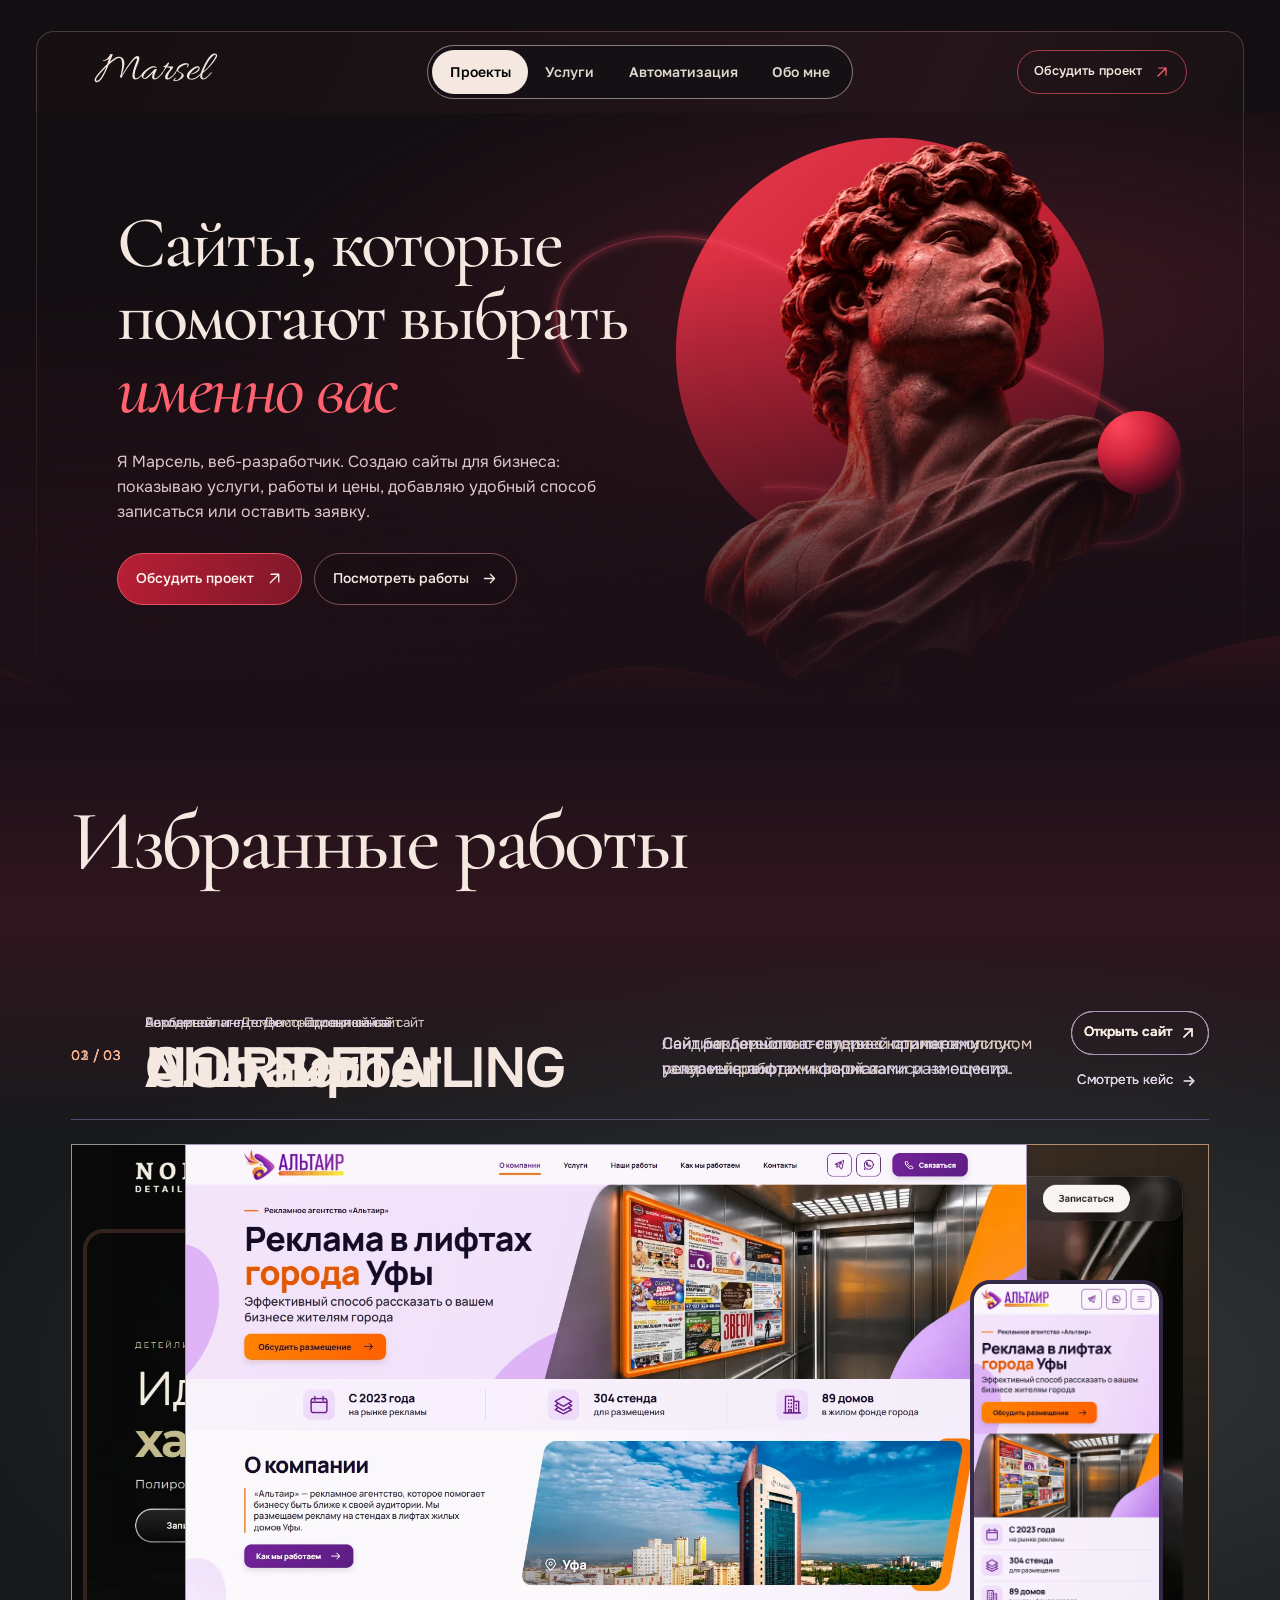
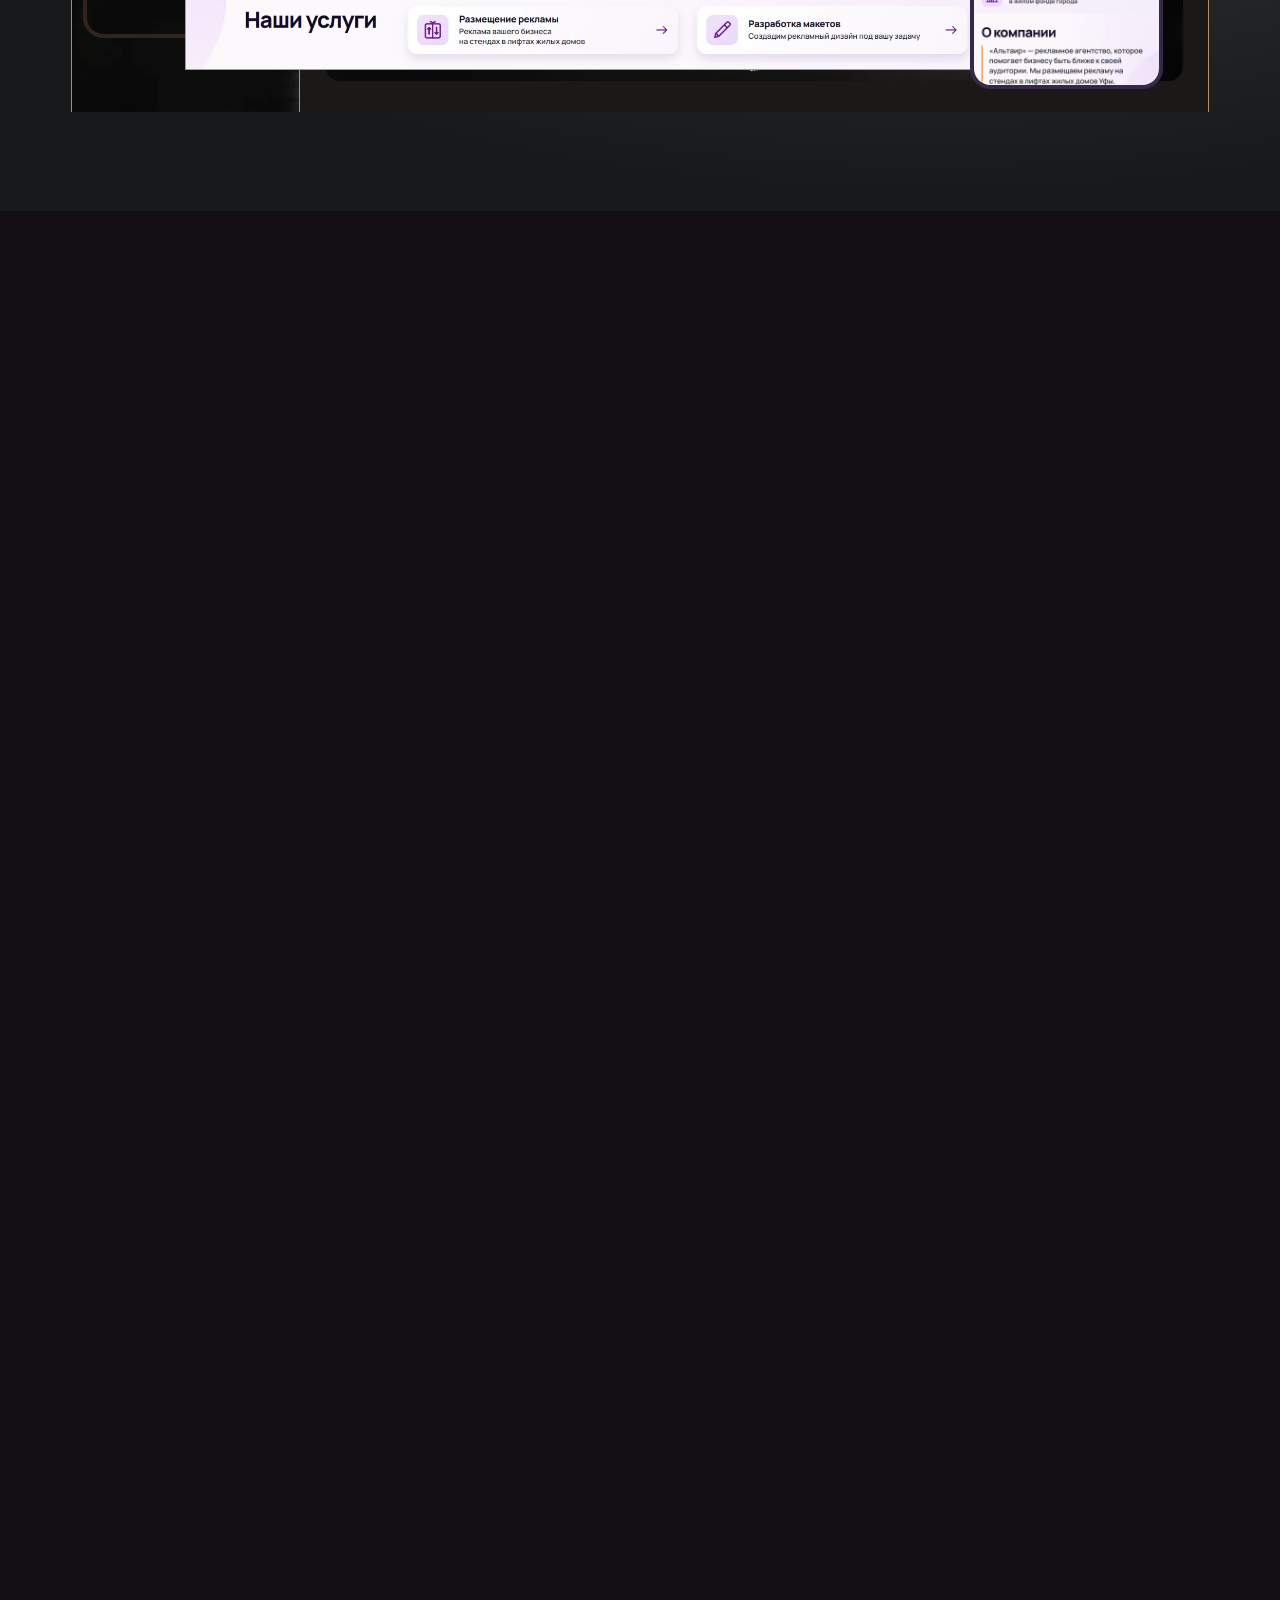
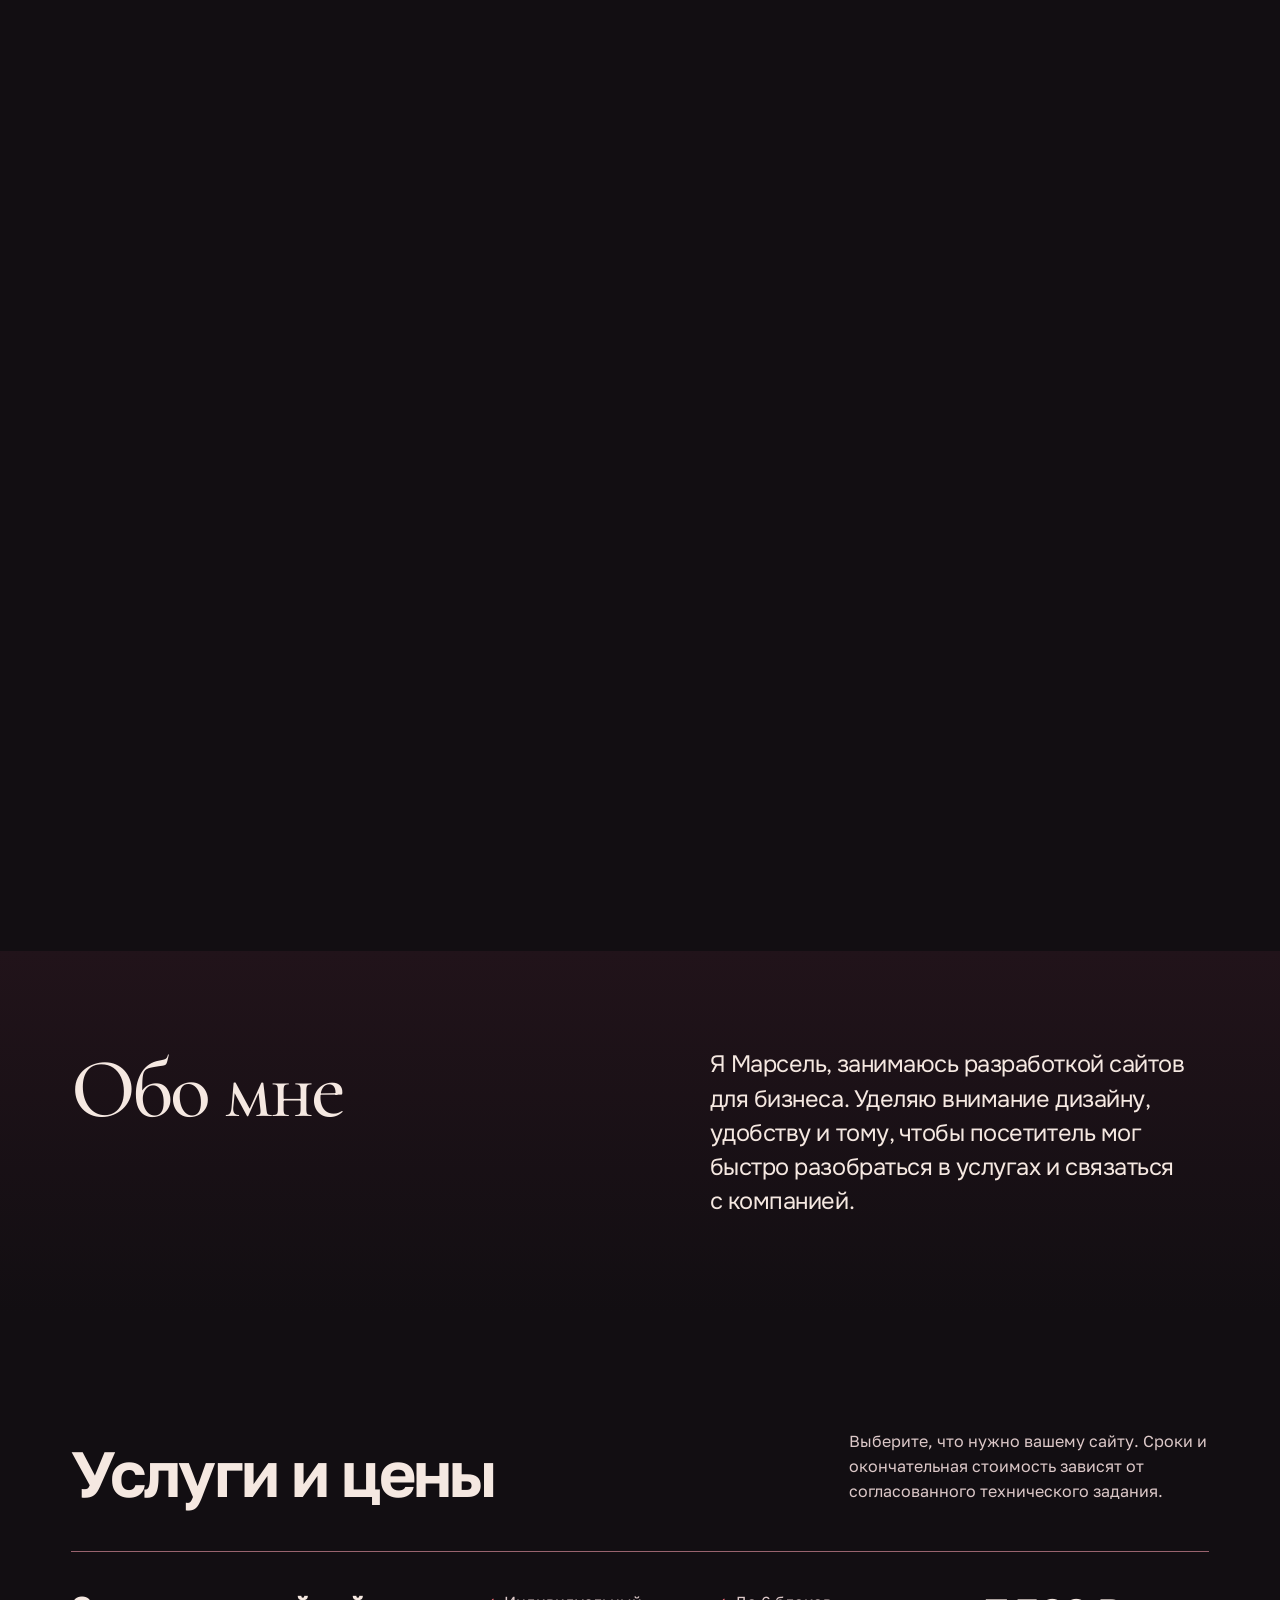
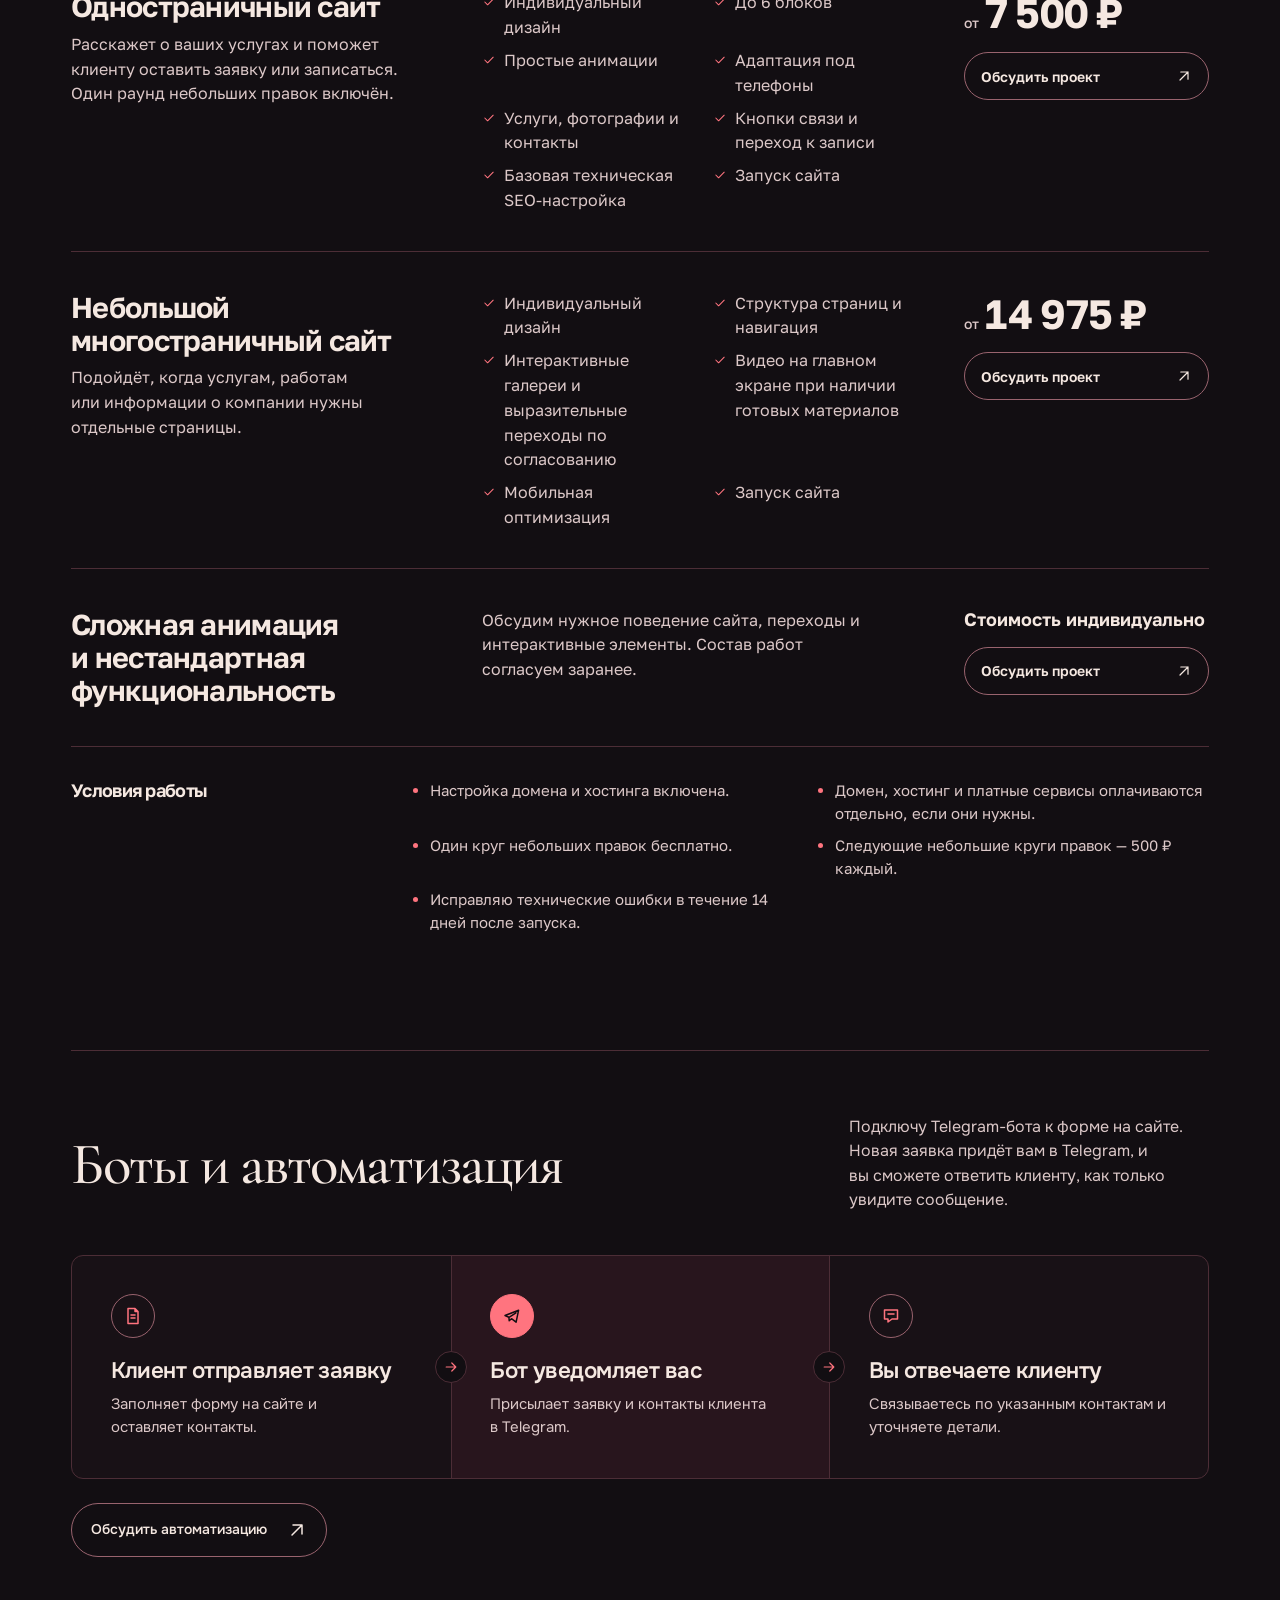
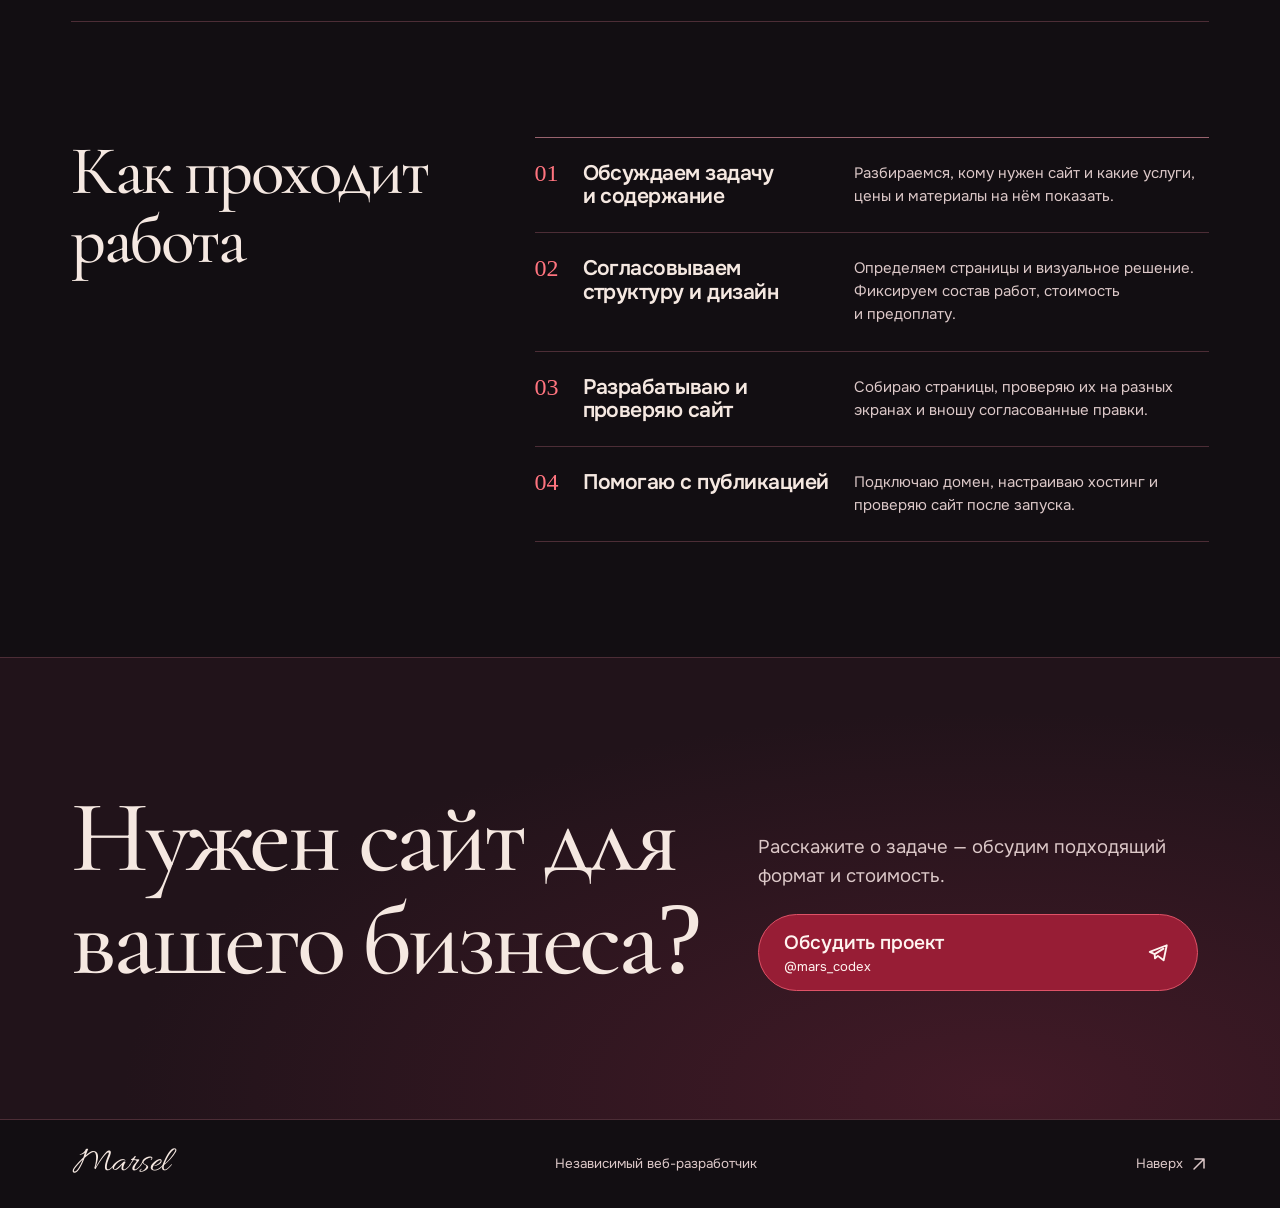
==== index.html @ 06cad4e3 "Publish Marsel site" ====
<!doctype html>
<html lang="ru" data-type="service">
<head>
  <meta charset="utf-8">
  <meta name="viewport" content="width=device-width, initial-scale=1">
  <title>Marsel — разработка сайтов для бизнеса</title>
  <meta name="description" content="Марсель, независимый веб-разработчик. Создаю сайты для бизнеса. Примеры работ, условия и стоимость разработки от 7 500 ₽.">
  <meta name="theme-color" content="#120e12">
  <meta name="page-type" content="service">
  <meta name="site-kind" content="other">
  <meta property="og:type" content="website">
  <meta property="og:locale" content="ru_RU">
  <meta property="og:site_name" content="Marsel">
  <meta property="og:title" content="Marsel — разработка сайтов для бизнеса">
  <meta property="og:description" content="Марсель, независимый веб-разработчик. Создаю сайты для бизнеса. Примеры работ, условия и стоимость разработки от 7 500 ₽.">
  <meta property="og:image" content="https://kitvkissssa-ops.github.io/marsel-site/share.jpg">
  <meta property="og:image:width" content="1200">
  <meta property="og:image:height" content="630">
  <meta property="og:image:alt" content="Marsel">
  <link rel="canonical" href="https://kitvkissssa-ops.github.io/marsel-site/"><meta property="og:url" content="https://kitvkissssa-ops.github.io/marsel-site/">
  <link rel="icon" type="image/svg+xml" href="./favicon.svg">
  <link rel="preload" href="./fonts/allura-marsel.woff2" as="font" type="font/woff2" crossorigin>
  <link rel="preload" href="./fonts/onest-cyrillic.woff2" as="font" type="font/woff2" crossorigin>
  <link rel="stylesheet" href="./styles.css">
  <link rel="stylesheet" href="./cinematic.css">
  <link rel="preload" href="./fonts/cormorant-cyrillic.woff2" as="font" type="font/woff2" crossorigin>
  <script>try{if(!location.hash&&matchMedia('(prefers-reduced-motion: no-preference)').matches&&performance.getEntriesByType('navigation')[0]?.type==='navigate'&&!sessionStorage.getItem('marsel-intro-no5')){sessionStorage.setItem('marsel-intro-no5','1');document.documentElement.classList.add('play-intro')}}catch{}</script>
  <script type="module" src="./interaction.mjs"></script>
</head>
<body class="cinematic-home">
  <div class="brand-intro" aria-hidden="true"><span class="intro-card signature" translate="no">Marsel</span></div>
  <a class="skip" href="#main">К содержанию</a>
  <header class="site-header cinematic-header" id="top"><div class="wrap header-inner">
    <a class="brand" href="#top" translate="no">Marsel</a>
    <nav class="site-nav" id="site-nav" aria-label="Разделы сайта">
      <a href="#work" aria-current="location">Проекты</a><a href="#services">Услуги</a><a href="#automation">Автоматизация</a><a href="#about">Обо мне</a>
    </nav>
    <div class="header-actions"><a class="header-contact" href="https://t.me/mars_codex" target="_blank" rel="noopener noreferrer">Обсудить проект <svg viewBox="0 0 20 20" width="20" height="20" fill="none" stroke="currentColor" stroke-width="1.5" stroke-linecap="round" stroke-linejoin="round" aria-hidden="true"><path d="M5 15 15 5M6 5h9v9"/></svg></a></div>
  </div></header>
  <main id="main" tabindex="-1"><div class="cinematic-sequence"><section class="hero cinematic-hero" aria-labelledby="hero-title">
    <div class="wrap cinematic-layout">
      <div class="cinematic-copy">
        <h1 id="hero-title"><span class="cinematic-line" style="--line:0">Сайты, которые</span> <span class="cinematic-line" style="--line:1">помогают выбрать</span> <span class="cinematic-line" style="--line:2">именно вас</span></h1>
        <p class="cinematic-description">Я Марсель, веб-разработчик. Создаю сайты для бизнеса: показываю услуги, работы и цены, добавляю удобный способ записаться или оставить заявку.</p>
        <div class="cinematic-actions"><a class="button button--solid" href="https://t.me/mars_codex" target="_blank" rel="noopener noreferrer">Обсудить проект <svg viewBox="0 0 20 20" width="20" height="20" fill="none" stroke="currentColor" stroke-width="1.5" stroke-linecap="round" stroke-linejoin="round" aria-hidden="true"><path d="M5 15 15 5M6 5h9v9"/></svg></a><a class="button button--outline" href="#work">Посмотреть работы <svg viewBox="0 0 20 20" width="20" height="20" fill="none" stroke="currentColor" stroke-width="1.5" stroke-linecap="round" stroke-linejoin="round" aria-hidden="true"><path d="M4 10h12m-5-5 5 5-5 5"/></svg></a></div>
      </div>
      <div class="cinematic-stage" aria-hidden="true">
        <img class="scene-disc" src="./media/no5/04b_large_red_disc.svg" width="500" height="500" alt="">
        <img class="scene-orbit" src="./media/no5/06b_glowing_orbit.svg" width="830" height="500" alt="">
        <div class="scene-bust"><img src="./media/no5/statue.webp" srcset="./media/no5/statue-small.webp 660w, ./media/no5/statue-medium.webp 1024w, ./media/no5/statue.webp 1178w" sizes="(max-width: 720px) 87vw, 42vw" width="1178" height="1335" alt="" fetchpriority="high"></div>
        <img class="scene-sphere" src="./media/no5/04_red_sphere.svg" width="440" height="440" alt="">
      </div>
    </div>
    <img class="cinematic-wave" src="./media/no5/05_bottom_red_wave.svg" width="1600" height="420" alt="">
  </section></div><section class="work" id="work" aria-labelledby="work-title"><div class="work-heading"><h2 class="wrap editorial-title" id="work-title">Избранные работы</h2></div><div class="project-showcase"><div class="project-showcase-stage"><article class="work-card work-card--wide" id="noir-detailing" aria-labelledby="name-noir-detailing">
    <div class="wrap work-frame">
      <div class="work-info">
        <span class="work-position">01 / 03</span>
        <div class="work-title"><p>Автодетейлинг <span>·</span> Демонстрационный сайт</p><h3 id="name-noir-detailing">NOIR DETAILING</h3></div>
        <p class="work-summary">Лендинг детейлинг-студии с каталогом услуг, галереей работ и кнопкой записи на осмотр.</p>
        <div class="work-actions">
          <a class="button button--outline" href="https://noir-detailing-five.vercel.app/" target="_blank" rel="noopener noreferrer">Открыть сайт <svg viewBox="0 0 20 20" width="20" height="20" fill="none" stroke="currentColor" stroke-width="1.5" stroke-linecap="round" stroke-linejoin="round" aria-hidden="true"><path d="M5 15 15 5M6 5h9v9"/></svg></a>
          <a class="work-case" href="./projects/noir-detailing/">Смотреть кейс <svg viewBox="0 0 20 20" width="20" height="20" fill="none" stroke="currentColor" stroke-width="1.5" stroke-linecap="round" stroke-linejoin="round" aria-hidden="true"><path d="M4 10h12m-5-5 5 5-5 5"/></svg></a>
        </div>
      </div>
      <a class="work-window" href="./projects/noir-detailing/" tabindex="-1" aria-label="Смотреть кейс NOIR DETAILING"><div class="work-media work-media--wide">
    <div class="work-display"><div class="work-screen" data-project-screen="noir-detailing"><img src="./media/noir-desktop.webp" srcset="./media/noir-desktop-small.webp 720w, ./media/noir-desktop.webp 1440w" sizes="(max-width: 620px) 80vw, (max-width: 960px) 68vw, 1040px" width="1440" height="900" alt="" loading="lazy" decoding="async"></div></div>
    <div class="work-phone"><img src="./media/noir-mobile.webp" width="780" height="1688" alt="" loading="lazy" decoding="async"></div>
  </div></a>
    </div>
  </article><article class="work-card work-card--offset" id="club-barber" aria-labelledby="name-club-barber">
    <div class="wrap work-frame">
      <div class="work-info">
        <span class="work-position">02 / 03</span>
        <div class="work-title"><p>Барбершоп <span>·</span> Демонстрационный сайт</p><h3 id="name-club-barber">Club Barber</h3></div>
        <p class="work-summary">Сайт барбершопа с галереей стрижек, списком услуг и переходом к записи.</p>
        <div class="work-actions">
          <a class="button button--outline" href="https://barbershop-new-kappa.vercel.app/" target="_blank" rel="noopener noreferrer">Открыть сайт <svg viewBox="0 0 20 20" width="20" height="20" fill="none" stroke="currentColor" stroke-width="1.5" stroke-linecap="round" stroke-linejoin="round" aria-hidden="true"><path d="M5 15 15 5M6 5h9v9"/></svg></a>
          <a class="work-case" href="./projects/club-barber/">Смотреть кейс <svg viewBox="0 0 20 20" width="20" height="20" fill="none" stroke="currentColor" stroke-width="1.5" stroke-linecap="round" stroke-linejoin="round" aria-hidden="true"><path d="M4 10h12m-5-5 5 5-5 5"/></svg></a>
        </div>
      </div>
      <a class="work-window" href="./projects/club-barber/" tabindex="-1" aria-label="Смотреть кейс Club Barber"><div class="work-media work-media--offset">
    <div class="work-display"><div class="work-screen" data-project-screen="club-barber"><img src="./media/barber-desktop.webp" srcset="./media/barber-desktop-small.webp 720w, ./media/barber-desktop.webp 1440w" sizes="(max-width: 620px) 80vw, (max-width: 960px) 68vw, 1040px" width="1440" height="900" alt="" loading="lazy" decoding="async"></div></div>
    <div class="work-phone"><img src="./media/barber-mobile.webp" width="780" height="1688" alt="" loading="lazy" decoding="async"></div>
  </div></a>
    </div>
  </article><article class="work-card work-card--inset" id="altair" aria-labelledby="name-altair">
    <div class="wrap work-frame">
      <div class="work-info">
        <span class="work-position">03 / 03</span>
        <div class="work-title"><p>Рекламное агентство <span>·</span> Проект сайта</p><h3 id="name-altair">Альтаир</h3></div>
        <p class="work-summary">Сайт рекламного агентства с примерами рекламы в лифтах и форматами размещения.</p>
        <div class="work-actions">
          <a class="button button--outline" href="https://altair-preview-5y80oz63a-gpt-b7ef.vercel.app/" target="_blank" rel="noopener noreferrer">Открыть сайт <svg viewBox="0 0 20 20" width="20" height="20" fill="none" stroke="currentColor" stroke-width="1.5" stroke-linecap="round" stroke-linejoin="round" aria-hidden="true"><path d="M5 15 15 5M6 5h9v9"/></svg></a>
          <a class="work-case" href="./projects/altair/">Смотреть кейс <svg viewBox="0 0 20 20" width="20" height="20" fill="none" stroke="currentColor" stroke-width="1.5" stroke-linecap="round" stroke-linejoin="round" aria-hidden="true"><path d="M4 10h12m-5-5 5 5-5 5"/></svg></a>
        </div>
      </div>
      <a class="work-window" href="./projects/altair/" tabindex="-1" aria-label="Смотреть кейс Альтаир"><div class="work-media work-media--inset">
    <div class="work-display"><div class="work-screen" data-project-screen="altair"><img src="./media/altair-desktop.webp" srcset="./media/altair-desktop-small.webp 720w, ./media/altair-desktop.webp 1440w" sizes="(max-width: 620px) 80vw, (max-width: 960px) 68vw, 1040px" width="1440" height="900" alt="" loading="lazy" decoding="async"></div></div>
    <div class="work-phone"><img src="./media/altair-mobile.webp" width="780" height="1688" alt="" loading="lazy" decoding="async"></div>
  </div></a>
    </div>
  </article></div></div></section><section class="section about" id="about" aria-labelledby="about-title"><div class="wrap about-inner"><h2 class="editorial-title" id="about-title">Обо мне</h2><div class="about-copy"><p>Я Марсель, занимаюсь разработкой сайтов для бизнеса. Уделяю внимание дизайну, удобству и тому, чтобы посетитель мог быстро разобраться в услугах и связаться с компанией.</p></div></div></section><section class="section wrap services" id="services" aria-labelledby="services-title"><div class="section-head"><h2 class="editorial-title" id="services-title">Услуги и цены</h2><p>Выберите, что нужно вашему сайту. Сроки и окончательная стоимость зависят от согласованного технического задания.</p></div>
    <div class="plans"><article class="plan"><div class="plan-head"><h3>Одностраничный сайт</h3><p>Расскажет о ваших услугах и поможет клиенту оставить заявку или записаться. Один раунд небольших правок включён.</p></div><div class="plan-offer"><p class="plan-price"><span>от </span>7 500&nbsp;₽</p><a class="button button--outline" href="https://t.me/mars_codex" target="_blank" rel="noopener noreferrer">Обсудить проект <svg viewBox="0 0 20 20" width="20" height="20" fill="none" stroke="currentColor" stroke-width="1.5" stroke-linecap="round" stroke-linejoin="round" aria-hidden="true"><path d="M5 15 15 5M6 5h9v9"/></svg></a></div><ul class="plan-includes"><li><svg viewBox="0 0 20 20" width="20" height="20" fill="none" stroke="currentColor" stroke-width="1.5" stroke-linecap="round" stroke-linejoin="round" aria-hidden="true"><path d="m4 10 4 4 8-8"/></svg><span>Индивидуальный дизайн</span></li><li><svg viewBox="0 0 20 20" width="20" height="20" fill="none" stroke="currentColor" stroke-width="1.5" stroke-linecap="round" stroke-linejoin="round" aria-hidden="true"><path d="m4 10 4 4 8-8"/></svg><span>До 6 блоков</span></li><li><svg viewBox="0 0 20 20" width="20" height="20" fill="none" stroke="currentColor" stroke-width="1.5" stroke-linecap="round" stroke-linejoin="round" aria-hidden="true"><path d="m4 10 4 4 8-8"/></svg><span>Простые анимации</span></li><li><svg viewBox="0 0 20 20" width="20" height="20" fill="none" stroke="currentColor" stroke-width="1.5" stroke-linecap="round" stroke-linejoin="round" aria-hidden="true"><path d="m4 10 4 4 8-8"/></svg><span>Адаптация под телефоны</span></li><li><svg viewBox="0 0 20 20" width="20" height="20" fill="none" stroke="currentColor" stroke-width="1.5" stroke-linecap="round" stroke-linejoin="round" aria-hidden="true"><path d="m4 10 4 4 8-8"/></svg><span>Услуги, фотографии и контакты</span></li><li><svg viewBox="0 0 20 20" width="20" height="20" fill="none" stroke="currentColor" stroke-width="1.5" stroke-linecap="round" stroke-linejoin="round" aria-hidden="true"><path d="m4 10 4 4 8-8"/></svg><span>Кнопки связи и переход к записи</span></li><li><svg viewBox="0 0 20 20" width="20" height="20" fill="none" stroke="currentColor" stroke-width="1.5" stroke-linecap="round" stroke-linejoin="round" aria-hidden="true"><path d="m4 10 4 4 8-8"/></svg><span>Базовая техническая SEO-настройка</span></li><li><svg viewBox="0 0 20 20" width="20" height="20" fill="none" stroke="currentColor" stroke-width="1.5" stroke-linecap="round" stroke-linejoin="round" aria-hidden="true"><path d="m4 10 4 4 8-8"/></svg><span>Запуск сайта</span></li></ul></article><article class="plan"><div class="plan-head"><h3>Небольшой многостраничный сайт</h3><p>Подойдёт, когда услугам, работам или информации о компании нужны отдельные страницы.</p></div><div class="plan-offer"><p class="plan-price"><span>от </span>14 975&nbsp;₽</p><a class="button button--outline" href="https://t.me/mars_codex" target="_blank" rel="noopener noreferrer">Обсудить проект <svg viewBox="0 0 20 20" width="20" height="20" fill="none" stroke="currentColor" stroke-width="1.5" stroke-linecap="round" stroke-linejoin="round" aria-hidden="true"><path d="M5 15 15 5M6 5h9v9"/></svg></a></div><ul class="plan-includes"><li><svg viewBox="0 0 20 20" width="20" height="20" fill="none" stroke="currentColor" stroke-width="1.5" stroke-linecap="round" stroke-linejoin="round" aria-hidden="true"><path d="m4 10 4 4 8-8"/></svg><span>Индивидуальный дизайн</span></li><li><svg viewBox="0 0 20 20" width="20" height="20" fill="none" stroke="currentColor" stroke-width="1.5" stroke-linecap="round" stroke-linejoin="round" aria-hidden="true"><path d="m4 10 4 4 8-8"/></svg><span>Структура страниц и навигация</span></li><li><svg viewBox="0 0 20 20" width="20" height="20" fill="none" stroke="currentColor" stroke-width="1.5" stroke-linecap="round" stroke-linejoin="round" aria-hidden="true"><path d="m4 10 4 4 8-8"/></svg><span>Интерактивные галереи и выразительные переходы по согласованию</span></li><li><svg viewBox="0 0 20 20" width="20" height="20" fill="none" stroke="currentColor" stroke-width="1.5" stroke-linecap="round" stroke-linejoin="round" aria-hidden="true"><path d="m4 10 4 4 8-8"/></svg><span>Видео на главном экране при наличии готовых материалов</span></li><li><svg viewBox="0 0 20 20" width="20" height="20" fill="none" stroke="currentColor" stroke-width="1.5" stroke-linecap="round" stroke-linejoin="round" aria-hidden="true"><path d="m4 10 4 4 8-8"/></svg><span>Мобильная оптимизация</span></li><li><svg viewBox="0 0 20 20" width="20" height="20" fill="none" stroke="currentColor" stroke-width="1.5" stroke-linecap="round" stroke-linejoin="round" aria-hidden="true"><path d="m4 10 4 4 8-8"/></svg><span>Запуск сайта</span></li></ul></article></div>
    <article class="plan plan--custom"><div class="plan-head"><h3>Сложная анимация и нестандартная функциональность</h3></div><p class="plan-includes">Обсудим нужное поведение сайта, переходы и интерактивные элементы. Состав работ согласуем заранее.</p><div class="plan-offer"><p class="plan-custom-price">Стоимость индивидуально</p><a class="button button--outline" href="https://t.me/mars_codex" target="_blank" rel="noopener noreferrer">Обсудить проект <svg viewBox="0 0 20 20" width="20" height="20" fill="none" stroke="currentColor" stroke-width="1.5" stroke-linecap="round" stroke-linejoin="round" aria-hidden="true"><path d="M5 15 15 5M6 5h9v9"/></svg></a></div></article>
    <div class="terms"><h3>Условия работы</h3><ul><li>Настройка домена и хостинга включена.</li><li>Домен, хостинг и платные сервисы оплачиваются отдельно, если они нужны.</li><li>Один круг небольших правок бесплатно.</li><li>Следующие небольшие круги правок — 500 ₽ каждый.</li><li>Исправляю технические ошибки в течение 14 дней после запуска.</li></ul></div></section><section class="wrap automation" id="automation" aria-labelledby="automation-title">
    <div class="section-head"><h2 class="editorial-title" id="automation-title">Боты и автоматизация</h2><p>Подключу Telegram-бота к форме на сайте. Новая заявка придёт вам в Telegram, и вы сможете ответить клиенту, как только увидите сообщение.</p></div>
    <ol class="automation-flow" role="list"><li>
      <span class="automation-icon"><svg viewBox="0 0 20 20" width="20" height="20" fill="none" stroke="currentColor" stroke-width="1.5" stroke-linecap="round" stroke-linejoin="round" aria-hidden="true"><path d="M5 2.5h7l3 3v12H5zM12 2.5v3h3M8 9h4m-4 3h4"/></svg></span><div><h3>Клиент отправляет заявку</h3><p>Заполняет форму на сайте и оставляет контакты.</p></div>
      <span class="automation-next"><svg viewBox="0 0 20 20" width="20" height="20" fill="none" stroke="currentColor" stroke-width="1.5" stroke-linecap="round" stroke-linejoin="round" aria-hidden="true"><path d="M4 10h12m-5-5 5 5-5 5"/></svg></span>
    </li><li>
      <span class="automation-icon"><svg viewBox="0 0 20 20" width="20" height="20" fill="none" stroke="currentColor" stroke-width="1.5" stroke-linecap="round" stroke-linejoin="round" aria-hidden="true"><path d="m3 9.5 13.6-5.3-2.5 12-4.6-3.5-2.3 2-.3-3.4-3.9-1.8Zm4 1.8 7-4.4"/></svg></span><div><h3>Бот уведомляет вас</h3><p>Присылает заявку и контакты клиента в Telegram.</p></div>
      <span class="automation-next"><svg viewBox="0 0 20 20" width="20" height="20" fill="none" stroke="currentColor" stroke-width="1.5" stroke-linecap="round" stroke-linejoin="round" aria-hidden="true"><path d="M4 10h12m-5-5 5 5-5 5"/></svg></span>
    </li><li>
      <span class="automation-icon"><svg viewBox="0 0 20 20" width="20" height="20" fill="none" stroke="currentColor" stroke-width="1.5" stroke-linecap="round" stroke-linejoin="round" aria-hidden="true"><path d="M16.5 4H3.5v9H7v3l4-3h5.5zM7 8h6"/></svg></span><div><h3>Вы отвечаете клиенту</h3><p>Связываетесь по указанным контактам и уточняете детали.</p></div>
      
    </li></ol>
    <a class="button button--outline" href="https://t.me/mars_codex" target="_blank" rel="noopener noreferrer">Обсудить автоматизацию <svg viewBox="0 0 20 20" width="20" height="20" fill="none" stroke="currentColor" stroke-width="1.5" stroke-linecap="round" stroke-linejoin="round" aria-hidden="true"><path d="M5 15 15 5M6 5h9v9"/></svg></a>
  </section><section class="section wrap process" id="process" aria-labelledby="process-title"><h2 class="editorial-title" id="process-title">Как проходит работа</h2><ol class="steps" role="list"><li><span class="step-index" aria-hidden="true">01</span><h3>Обсуждаем задачу и содержание</h3><p>Разбираемся, кому нужен сайт и какие услуги, цены и материалы на нём показать.</p></li><li><span class="step-index" aria-hidden="true">02</span><h3>Согласовываем структуру и дизайн</h3><p>Определяем страницы и визуальное решение. Фиксируем состав работ, стоимость и предоплату.</p></li><li><span class="step-index" aria-hidden="true">03</span><h3>Разрабатываю и проверяю сайт</h3><p>Собираю страницы, проверяю их на разных экранах и вношу согласованные правки.</p></li><li><span class="step-index" aria-hidden="true">04</span><h3>Помогаю с публикацией</h3><p>Подключаю домен, настраиваю хостинг и проверяю сайт после запуска.</p></li></ol></section><section class="contact" id="contact" aria-labelledby="contact-title"><div class="wrap contact-inner" data-reveal><h2 class="editorial-title" id="contact-title">Нужен сайт для вашего бизнеса?</h2><div class="contact-copy"><p>Расскажите о задаче — обсудим подходящий формат и стоимость.</p><a class="button button--solid contact-button" href="https://t.me/mars_codex" target="_blank" rel="noopener noreferrer"><span>Обсудить проект <span class="contact-handle" aria-hidden="true" translate="no">@mars_codex</span></span><svg viewBox="0 0 20 20" width="20" height="20" fill="none" stroke="currentColor" stroke-width="1.5" stroke-linecap="round" stroke-linejoin="round" aria-hidden="true"><path d="m3 9.5 13.6-5.3-2.5 12-4.6-3.5-2.3 2-.3-3.4-3.9-1.8Zm4 1.8 7-4.4"/></svg></a></div></div></section></main>
  <footer class="site-footer"><div class="wrap footer-inner"><a class="brand" href="#top" translate="no">Marsel</a><span>Независимый веб-разработчик</span><a href="#top">Наверх <svg viewBox="0 0 20 20" width="20" height="20" fill="none" stroke="currentColor" stroke-width="1.5" stroke-linecap="round" stroke-linejoin="round" aria-hidden="true"><path d="M5 15 15 5M6 5h9v9"/></svg></a></div></footer>
</body>
</html>
---- styles.css ----
@font-face {
  font-family: Onest;
  src: url('./fonts/onest-cyrillic.woff2') format('woff2');
  font-weight: 400 800;
  font-display: swap;
  unicode-range: U+0301, U+0400-045F, U+0490-0491, U+04B0-04B1, U+2116;
}
@font-face {
  font-family: Onest;
  src: url('./fonts/onest-latin.woff2') format('woff2');
  font-weight: 400 800;
  font-display: swap;
  unicode-range: U+0000-00FF, U+0131, U+0152-0153, U+02BB-02BC, U+02C6, U+02DA, U+02DC, U+0304, U+0308, U+0329, U+2000-206F, U+20A0-20BF, U+2113, U+2122, U+2191, U+2193, U+2212, U+2215, U+FEFF, U+FFFD;
}

@font-face {
  font-family: Allura;
  src: url('./fonts/allura-marsel.woff2') format('woff2');
  font-weight: 400;
  font-display: swap;
}

@font-face {
  font-family: 'Golos Text';
  src: url('./fonts/golos-text-cyrillic.woff2') format('woff2');
  font-weight: 400 700;
  font-display: swap;
  unicode-range: U+0301, U+0400-045F, U+0490-0491, U+04B0-04B1, U+2116;
}
@font-face {
  font-family: 'Golos Text';
  src: url('./fonts/golos-text-latin.woff2') format('woff2');
  font-weight: 400 700;
  font-display: swap;
  unicode-range: U+0000-00FF, U+0131, U+0152-0153, U+02BB-02BC, U+02C6, U+02DA, U+02DC, U+0304, U+0308, U+0329, U+2000-206F, U+20AC, U+2122, U+2191, U+2193, U+2212, U+2215, U+FEFF, U+FFFD;
}
@font-face {
  font-family: 'Golos Text';
  src: url('./fonts/golos-text-ruble.woff2') format('woff2');
  font-weight: 400 700;
  font-display: swap;
  unicode-range: U+20BD;
}

:root {
  color-scheme: dark;
  --ground: #120e12;
  --surface: #21131a;
  --ink: #f5e8e1;
  --muted: #dcc8c8;
  --quiet: #bd9fa6;
  --accent: #ff747f;
  --accent-light: #ffa0a7;
  --line: #4c2d36;
  --control-line: #99636e;
  --edge: clamp(20px, 5.56vw, 88px);
  --section: clamp(72px, 9vw, 144px);
  --radius: 12px;
  --ease: cubic-bezier(.18, .74, .24, 1);
  --heading: clamp(2.5rem, 6vw, 5.75rem);
  background: var(--ground);
  color: var(--ink);
  font: 400 100%/1.53 Onest, system-ui, sans-serif;
  scrollbar-color: #99636e var(--ground);
}

*, *::before, *::after { box-sizing: border-box; }
html { scroll-behavior: smooth; }
[id] { scroll-margin-top: 24px; }
body, h1, h2, h3, p, figure, ul, ol { margin: 0; }
img { display: block; width: 100%; height: auto; }
a { color: inherit; text-decoration: none; text-underline-offset: .24em; }
a, button, label, summary { -webkit-tap-highlight-color: #ff747f29; touch-action: manipulation; }
button { color: inherit; font: inherit; }
svg { flex: none; vertical-align: middle; }
h1, h2, h3 { line-height: 1.1; font-weight: 600; letter-spacing: -.04em; text-wrap: balance; }
h2 { font-size: var(--heading); }
p { text-wrap: pretty; }
::selection { background: var(--accent); color: var(--ground); }
:focus-visible { outline: 2px solid var(--accent); outline-offset: 5px; }
summary::-webkit-details-marker { display: none; }
summary { list-style: none; }
.wrap { width: min(100% - var(--edge) * 2, 1464px); margin-inline: auto; }
.section { padding-block: var(--section); }
.sr-only { position: absolute; width: 1px; height: 1px; margin: -1px; padding: 0; overflow: hidden; clip-path: inset(50%); white-space: nowrap; border: 0; }
.skip { position: fixed; top: 12px; left: 12px; z-index: 10; padding: 12px 16px; background: var(--accent); color: var(--ground); opacity: 0; pointer-events: none; transform: translateY(-150%); }
.skip:focus { opacity: 1; pointer-events: auto; transform: none; }

.site-header { position: relative; z-index: 2; }
.header-inner { min-height: 81px; display: grid; grid-template-columns: 1fr auto 1fr; align-items: center; gap: 24px; border-bottom: 1px solid var(--line); }
.brand, .signature { font-family: Allura, 'Segoe Script', cursive; font-weight: 400; line-height: 1; }
.brand { display: inline-flex; align-items: center; width: fit-content; min-height: 44px; padding-inline: 2px 6px; font-size: 2.25rem; white-space: nowrap; }
.site-nav { position: relative; isolation: isolate; display: flex; justify-self: center; max-width: 100%; padding: 4px; border: 1px solid #e7d7d28c; border-radius: 999px; background: #151014; font: 550 .875rem/1 'Golos Text', system-ui, sans-serif; }
.site-nav::before { content: ''; position: absolute; inset: 4px auto 4px 0; width: var(--slide-width, 0px); border-radius: inherit; background: var(--ink); pointer-events: none; transform: translateX(var(--slide-x, 0px)); }
.site-nav[data-sliding]::before { transition: transform .24s var(--ease), width .24s var(--ease); }
.site-nav a { position: relative; display: flex; align-items: center; justify-content: center; min-height: 44px; padding-inline: clamp(12px, 1.35vw, 20px); border-radius: 999px; color: var(--ink); white-space: nowrap; }
.site-nav[data-sliding] a { mix-blend-mode: difference; }
.site-nav:not([data-sliding]) a[aria-current] { color: var(--ground); background: var(--ink); }
.site-nav a:focus-visible { outline-offset: -2px; }
.text-link:hover, .footer-inner > a:last-child:hover { color: var(--accent); }
.header-actions { justify-self: end; display: flex; align-items: center; gap: 12px; }
.header-contact { display: inline-flex; align-items: center; gap: 12px; min-height: 44px; font-size: .875rem; font-weight: 550; white-space: nowrap; }
.header-contact svg { color: var(--accent); }
.header-contact:hover { text-decoration: underline; }

.button { display: inline-flex; min-height: 54px; justify-content: center; align-items: center; gap: 20px; padding: 12px 19px; border: 1px solid var(--control-line); border-radius: 6px; color: var(--ink); font-weight: 550; font-size: .875rem; text-align: center; cursor: pointer; transition: color .2s, border-color .2s, background-color .2s; }
.button svg { transition: transform .25s var(--ease); }
.button:hover svg { transform: translate(2px, -2px); }
.button--outline:hover { border-color: var(--accent); color: var(--accent); background: #ffffff06; }
.button--solid { background: var(--accent); color: var(--ground); border-color: var(--accent); }
.button--solid:hover { background: var(--accent-light); border-color: var(--accent-light); }

.section-head { display: grid; grid-template-columns: minmax(0, 1fr) minmax(0, 360px); gap: 24px 48px; align-items: end; margin-bottom: clamp(28px, 4.5vw, 64px); }
.section-head p { max-width: 43ch; color: var(--muted); padding-bottom: 4px; }
.work-card { min-width: 0; }
.work-frame { display: grid; gap: 24px; }
.work-media { position: relative; aspect-ratio: 1.98; overflow: clip; border-radius: var(--radius); background: #2c3025; }
.work-media--offset { background: #372d25; }
.work-media--inset { background: #383435; }
.work-display, .work-phone { position: absolute; overflow: hidden; border: 1px solid #f2f0e847; transition: transform .65s var(--ease); }
.work-display { width: 74%; top: 5%; left: 6%; border-radius: 8px; box-shadow: 0 14px 32px #0005; }
.work-screen { overflow: clip; }
.work-display img { transition: transform .65s var(--ease); }
.work-phone { width: 16.6%; top: 22%; right: 6%; border: clamp(2px, .38vw, 6px) solid #121310; border-radius: clamp(7px, 1.6vw, 24px); box-shadow: 0 10px 26px #0007; }
.work-media--offset .work-display { right: 6%; left: auto; }
.work-media--offset .work-phone { left: 6%; right: auto; top: 24%; }
.work-media--inset .work-display { width: 70%; left: 7%; top: 8%; }
.work-media--inset .work-phone { right: 7%; }
.work-info { display: grid; grid-template-columns: minmax(0, 1.3fr) minmax(0, 1fr) auto; gap: 24px; align-items: center; padding-top: 16px; border-top: 1px solid var(--line); }
.work-title { min-width: 0; }
.work-title h3 { font-size: clamp(2rem, 3.8vw, 4.2rem); margin-top: 4px; text-wrap: initial; }
.work-title p:first-child { font-size: .84rem; color: var(--quiet); }
.work-title p:first-child span, .project-heading p span { margin-inline: 5px; color: var(--accent); }
.work-summary { max-width: 42ch; color: var(--muted); }
.work-actions { display: grid; justify-items: end; gap: 4px; }
.work-actions .button, .work-case { min-height: 44px; gap: 8px; padding: 8px 12px; font-size: .84rem; white-space: nowrap; }
.work-actions .button { border-radius: 999px; }
.work-case { display: inline-flex; align-items: center; color: var(--muted); }
.work-actions svg { width: 16px; height: 16px; }
@media (hover: hover) and (pointer: fine) {
  .work-window:hover .work-display img { transform: scale(1.024); }
  .work-case:hover { color: var(--accent); text-decoration: underline; }
}
.circle-icon { display: grid; place-items: center; width: 52px; height: 52px; flex: none; border: 1px solid var(--control-line); border-radius: 50%; color: var(--accent); transition: background-color .22s, color .22s, border-color .22s; }
.next-project:hover .circle-icon { background: var(--accent); border-color: var(--accent); color: var(--ground); }

.work .work-media { background: none; border-radius: 0; aspect-ratio: 2 / 1; }
.work .work-display { width: 80%; inset: 0 auto auto 0; border: 1px solid var(--control-line); border-radius: 0; box-shadow: none; }
.work .work-phone { width: 17%; top: 15%; right: 2%; box-shadow: none; border-color: var(--surface); }
.work-display--single, .work .work-display--single { position: relative; inset: auto; width: 100%; }
.work-display--single img { width: 100%; height: auto; }
.work .work-media--offset .work-display { left: auto; right: 0; }
.work .work-media--offset .work-phone { left: 2%; right: auto; }
.work .work-media--inset .work-display { width: 78%; left: 4%; top: 0; }
.work .work-media--inset .work-phone { top: 18%; right: 0; }

.editorial-title {
  font-family: var(--display-serif, Georgia, serif);
  font-weight: 500;
  font-size: clamp(3rem, 6.6vw, 6rem);
  line-height: 1;
  letter-spacing: -.035em;
}

.about { background: linear-gradient(var(--surface), var(--ground)); padding-block: clamp(56px, 7.5vw, 108px); }
.about-inner { display: grid; grid-template-columns: minmax(0, 1.1fr) minmax(0, 1fr); gap: clamp(32px, 7vw, 104px); align-items: start; }
.about-inner .editorial-title { max-width: 12ch; }
.about-copy p:first-child { font-size: clamp(1.15rem, 1.85vw, 1.65rem); line-height: 1.44; letter-spacing: -.02em; }
.about-copy p + p { margin-top: 16px; max-width: 60ch; color: var(--muted); }

.automation { padding-block: clamp(36px, 5vw, 72px); border-top: 1px solid var(--line); }
.automation .section-head { align-items: center; margin-bottom: clamp(24px, 3vw, 40px); }
.automation .editorial-title { font-size: clamp(2.5rem, 4.6vw, 4.5rem); }
.automation-flow { display: grid; grid-template-columns: repeat(3, minmax(0, 1fr)); padding: 0; list-style: none; border: 1px solid var(--line); border-radius: var(--radius); background: #181116; }
.automation-flow li { position: relative; display: grid; align-content: start; gap: 20px; padding: clamp(20px, 3vw, 40px); }
.automation-flow li + li { border-inline-start: 1px solid var(--line); }
.automation-flow li:nth-child(2) { background: #28151d; }
.automation-flow h3 { font-size: clamp(1.2rem, 1.75vw, 1.6rem); line-height: 1.18; letter-spacing: -.025em; text-wrap: initial; }
.automation-flow p { max-width: 32ch; margin-top: 8px; color: var(--muted); font-size: .9375rem; line-height: 1.55; }
.automation-icon { display: grid; place-items: center; width: 44px; height: 44px; border: 1px solid var(--control-line); border-radius: 50%; color: var(--accent); }
.automation-flow li:nth-child(2) .automation-icon { color: var(--ground); background: var(--accent); border-color: var(--accent); }
.automation-next { position: absolute; z-index: 1; top: 50%; right: -16px; display: grid; place-items: center; width: 32px; height: 32px; border: 1px solid var(--line); border-radius: 50%; background: var(--ground); color: var(--accent); transform: translateY(-50%); }
.automation-next svg { width: 16px; height: 16px; }
.automation .button { margin-top: 24px; border-radius: 999px; }
.services { font-family: 'Golos Text', system-ui, sans-serif; line-height: 1.55; }
.services .section-head { margin-bottom: clamp(24px, 3.4vw, 48px); }
.services .editorial-title { font-family: inherit; font-size: clamp(2.35rem, 5vw, 4.5rem); font-weight: 650; line-height: 1.08; letter-spacing: -.04em; }
.plans { border-top: 1px solid var(--control-line); }
.plan {
  display: grid;
  grid-template-columns: minmax(0, 1.05fr) minmax(0, 1.25fr) minmax(200px, .7fr);
  grid-template-areas: 'head includes offer';
  align-items: start;
  gap: clamp(24px, 3.4vw, 48px);
  padding-block: clamp(28px, 3vw, 44px);
  border-bottom: 1px solid var(--line);
}
.plan-head { grid-area: head; }
.plan-head h3 { font-size: clamp(1.5rem, 2.25vw, 2.125rem); font-weight: 650; max-width: 20ch; line-height: 1.16; letter-spacing: -.025em; }
.plan-head p { max-width: 46ch; margin-top: 8px; color: var(--muted); }
.plan-offer { grid-area: offer; display: grid; gap: 16px; }
.plan-price { font-size: clamp(1.875rem, 3.2vw, 3.25rem); font-weight: 650; line-height: 1.12; letter-spacing: -.04em; font-variant-numeric: tabular-nums; white-space: nowrap; }
.plan-price span { font-size: .875rem; font-weight: 500; color: var(--muted); letter-spacing: 0; }
.plan-includes { grid-area: includes; display: grid; grid-template-columns: repeat(2, minmax(0, 1fr)); gap: 8px 24px; list-style: none; padding: 0; }
.plan li { display: flex; align-items: start; gap: 8px; color: var(--muted); }
.plan li svg { flex: 0 0 14px; width: 14px; height: 14px; margin-top: 5px; color: var(--accent); }
.plan .button { min-height: 48px; justify-content: space-between; gap: 8px; padding: 8px 16px; border-radius: 999px; font-size: .875rem; font-weight: 600; line-height: 1.25; }
.plan .button svg { flex: 0 0 16px; width: 16px; height: 16px; }
.plan--custom .plan-head h3 { max-width: 24ch; }
.plan--custom .plan-includes { display: block; max-width: 38ch; color: var(--muted); }
.plan-custom-price { font-size: 1.125rem; font-weight: 650; line-height: 1.3; }
.terms { display: grid; grid-template-columns: minmax(0, 1fr) minmax(0, 2.5fr); gap: 24px; padding-top: 32px; }
.terms h3 { font-size: 1.125rem; font-weight: 650; line-height: 1.3; }
.terms ul { display: grid; grid-template-columns: repeat(2, minmax(0, 1fr)); gap: 8px 32px; padding-left: 1.1em; color: var(--muted); font-size: .9375rem; }
.terms li::marker { color: var(--accent); }

.process { display: grid; grid-template-columns: minmax(0, .86fr) minmax(0, 1.5fr); align-items: start; gap: clamp(32px, 6vw, 88px); border-top: 1px solid var(--line); }
.process .editorial-title { max-width: 12ch; font-size: clamp(2.75rem, 5.4vw, 5rem); }
.steps { padding: 0; list-style: none; border-top: 1px solid var(--control-line); }
.steps li { display: grid; grid-template-columns: 2rem minmax(0, .9fr) minmax(0, 1.25fr); align-items: start; gap: 16px; padding-block: 24px; border-bottom: 1px solid var(--line); }
.step-index { color: var(--accent); font: 500 1.5rem/1 var(--display-serif, Georgia, serif); }
.steps h3 { font-size: clamp(1.05rem, 1.65vw, 1.5rem); letter-spacing: -.025em; }
.steps p { max-width: 43ch; color: var(--muted); font-size: .94rem; }

.contact { background: radial-gradient(ellipse at 78% 94%, #421a27, transparent 62%), var(--surface); color: var(--ink); padding-block: clamp(64px, 10vw, 144px); border-block: 1px solid var(--line); }
.contact-inner { display: grid; grid-template-columns: minmax(0, 1.45fr) minmax(0, 1fr); gap: 32px; align-items: end; }
.contact .editorial-title { font-size: clamp(3.2rem, 8vw, 7.5rem); }
.contact-copy p { max-width: 42ch; font-size: clamp(1rem, 1.45vw, 1.2rem); color: var(--muted); }
.contact-button { display: flex; justify-content: space-between; width: min(100%, 440px); min-height: clamp(72px, 6vw, 88px); margin-top: 24px; padding-inline: clamp(20px, 2vw, 28px); border-radius: 999px; border-color: #df5267; background: #971d35; color: #fff4f0; font-size: clamp(1rem, 1.5vw, 1.2rem); text-align: left; }
.contact-button svg { width: 25px; height: 25px; }
.contact-handle { display: block; font-size: .82rem; font-weight: 400; }
@media (hover: hover) and (pointer: fine) {
  .contact-button:hover { background: #ac243d; border-color: #ff8691; }
}

.footer-inner { display: flex; justify-content: space-between; align-items: center; gap: 24px; min-height: 88px; color: var(--muted); font-size: .84rem; }
.footer-inner .brand { color: var(--ink); }
.footer-inner > a:last-child { display: inline-flex; align-items: center; min-height: 44px; gap: 6px; white-space: nowrap; }

.project-intro { padding-top: clamp(16px, 2.6vw, 38px); }
.text-link { display: inline-flex; align-items: center; gap: 8px; min-height: 44px; font-size: .9rem; }
.text-link svg { color: var(--accent); }
.project-heading { margin-top: clamp(16px, 2.5vw, 36px); }
.project-heading h1 { font-size: clamp(2.5rem, 8.35vw, 8.1rem); text-wrap: initial; }
.project-heading p { color: var(--accent); margin-top: 12px; }
.project-lede { display: flex; justify-content: space-between; align-items: center; gap: 16px; margin: 20px 0 24px; }
.project-lede p { max-width: 54ch; color: var(--muted); font-size: clamp(1rem, 1.5vw, 1.22rem); }
.project-lede .button { flex: none; }
.project-page figcaption { color: var(--quiet); margin-top: 10px; font-size: .82rem; }
.case-body { display: grid; grid-template-columns: minmax(0, 1.65fr) minmax(0, .8fr); gap: 40px clamp(20px, 5.5vw, 80px); align-items: start; padding-block: clamp(56px, 7vw, 104px); }
.case-story { grid-column: 1 / -1; display: grid; grid-template-columns: 1fr minmax(0, .65fr); align-items: end; gap: 20px 48px; }
.case-story h2 { font-size: clamp(2rem, 5vw, 5rem); text-wrap: initial; }
.case-story p { max-width: 49ch; color: var(--muted); }
.case-desktop { grid-area: 2 / 1; }
.case-desktop img, .case-phone img { border-radius: var(--radius); }
.case-notes { grid-area: 3 / 1; display: grid; grid-template-columns: repeat(2, minmax(0, 1fr)); gap: 24px; }
.case-detail { border-top: 1px solid var(--line); padding-block: 20px; }
.case-detail h3 { font-size: clamp(1.15rem, 2.2vw, 1.55rem); }
.case-detail p { color: var(--muted); margin-top: 8px; max-width: 65ch; }
.case-phone { grid-area: 2 / 2 / span 2; max-width: 340px; width: 100%; justify-self: center; }
.case-phone > div { padding: 5px; border-radius: 18px; background: #0d0e0c; }
@media (min-width: 721px) {
  .case-body--offset { grid-template-columns: minmax(0, .8fr) minmax(0, 1.65fr); }
  .case-body--offset .case-desktop { grid-column: 2; }
  .case-body--offset .case-notes { grid-column: 2; }
  .case-body--offset .case-phone { grid-column: 1; }
}
.live { border-top: 1px solid var(--line); padding-block: clamp(40px, 5vw, 72px); }
.live h2 { font-size: clamp(2rem, 5vw, 4.5rem); }
.live > p { margin-block: 16px 22px; color: var(--muted); max-width: 60ch; }
.live-details { interpolate-size: allow-keywords; }
.live-details .live-hide, .live-details[open] .live-show { display: none; }
.live-details[open] .live-hide { display: inline; }
.live-details[open] summary svg { rotate: 180deg; }
.live-frame iframe { display: block; width: 100%; height: min(76svh, 760px); min-height: 380px; border: 1px solid var(--line); border-radius: var(--radius); background: var(--surface); }
.live-frame { padding-top: 20px; }
.live-details::details-content { block-size: 0; opacity: 0; overflow: clip; transition: block-size .4s var(--ease), opacity .28s, content-visibility .4s allow-discrete; }
.live-details[open]::details-content { block-size: auto; opacity: 1; }
.project-nav { padding-block: 24px 40px; display: flex; justify-content: space-between; align-items: center; gap: 24px; border-top: 1px solid var(--line); }
.next-project { display: flex; align-items: center; gap: 16px; font-size: clamp(1rem, 2.3vw, 1.6rem); }
.next-project small { display: block; color: var(--quiet); font-size: .78rem; margin-bottom: 4px; }
.inner-page .site-footer { border-top: 1px solid var(--line); }

@media (prefers-reduced-motion: no-preference) {
  .js-reveal [data-reveal]:not(.is-visible):not(:focus-within) { opacity: .86; transform: translateY(16px); }
  .js-reveal [data-reveal] { transition: opacity .6s var(--ease), transform .7s var(--ease); }
  .js-reveal :is(.work-media, .case-image) { clip-path: inset(0 round var(--radius)); transition: clip-path .74s var(--ease), transform .74s var(--ease), opacity .48s; }
  .js-reveal .work-media:not(.is-visible), .js-reveal [data-reveal]:not(.is-visible) > .case-image { clip-path: inset(0 0 12% 0 round var(--radius)); }
  .js-reveal .project-intro .project-cover { opacity: 1; transform: none; clip-path: none; }
  .js-reveal .work .work-media:not(.is-visible) { clip-path: inset(0 0 12%); }
  .js-reveal .work .work-media.is-visible { clip-path: inset(0); }
  @view-transition { navigation: auto; }
  ::view-transition-old(root) { animation-duration: .22s; }
  ::view-transition-new(root) { animation-duration: .35s; }
  ::view-transition-group(project-screen) { animation-duration: .48s; animation-timing-function: var(--ease); }
  ::view-transition-image-pair(project-screen) { isolation: auto; }
}

@media (max-width: 960px) {
  .header-inner { gap: 12px; }
  .site-nav a { padding-inline: 10px; }
  .section-head { grid-template-columns: minmax(0, 1fr) minmax(0, 285px); }
  .plan { grid-template-columns: minmax(0, 1fr) minmax(184px, .5fr); grid-template-areas: 'head offer' 'includes includes'; }
  .process { grid-template-columns: minmax(0, 1fr); }
  .process .editorial-title { max-width: none; }
}

@media (max-width: 720px) {
  .header-inner { min-height: 70px; grid-template-columns: minmax(0, 1fr) auto; gap: 4px 12px; padding-block: 8px 12px; }
  .header-actions { grid-column: 2; grid-row: 1; }
  .site-nav { grid-column: 1 / -1; grid-row: 2; width: fit-content; font-size: .8125rem; }
  .site-nav a { padding-inline: clamp(7px, 2.25vw, 16px); }
  .section-head { grid-template-columns: 1fr; gap: 12px; }
  .work-frame { gap: 12px; }
  .work-media { aspect-ratio: 1.62; }
  .work-display { top: 11%; width: 78%; left: 5%; }
  .work-phone { width: 22%; right: 5%; top: 22%; }
  .work-media--offset .work-display { right: 5%; }
  .work-media--offset .work-phone { left: 5%; }
  .work-media--inset .work-display { width: 78%; left: 5%; }
  .work-media--inset .work-phone { right: 5%; }
  .work .work-media { aspect-ratio: 1.65; }
  .work .work-display, .work .work-media--inset .work-display { width: 83%; top: 0; left: 0; }
  .work .work-phone, .work .work-media--inset .work-phone { width: 22%; top: 17%; right: 0; }
  .work .work-media--offset .work-display { width: 83%; top: 0; right: 0; left: auto; }
  .work .work-media--offset .work-phone { top: 17%; left: 0; }
  .work-title p:first-child { font-size: .76rem; }
  .work-summary { font-size: .92rem; }
  .circle-icon { width: 44px; height: 44px; }
  .about-inner { grid-template-columns: 1fr; gap: 24px; }
  .plan { grid-template-columns: minmax(0, 1fr); grid-template-areas: 'head' 'offer' 'includes'; gap: 20px; }
  .plan-head h3 { max-width: 23ch; }
  .plan-offer { grid-template-columns: minmax(0, 1fr) auto; align-items: center; gap: 12px; }
  .plan .button { padding-inline: 12px; }
  .terms { grid-template-columns: minmax(0, 1fr); gap: 12px; }
  .terms ul { grid-template-columns: minmax(0, 1fr); }
  .steps li { grid-template-columns: 1.75rem minmax(0, 1fr); gap: 8px 12px; padding-block: 16px; }
  .steps h3 { font-size: 1.15rem; }
  .steps p { grid-column: 2; }
  .contact-inner { grid-template-columns: 1fr; gap: 24px; }
  .footer-inner { min-height: 76px; gap: 12px; }
  .footer-inner > span { display: none; }
  .project-lede { flex-direction: column; align-items: start; }
  .case-body, .case-story { grid-template-columns: 1fr; }
  .case-body { row-gap: 24px; }
  .case-body > * { grid-area: auto; }
  .case-notes { grid-template-columns: 1fr; gap: 0; }
  .case-detail { padding-block: 16px; }
  .case-phone { max-width: 300px; }
  .project-nav { align-items: start; flex-direction: column; }
  .next-project { width: 100%; justify-content: space-between; }
}

@media (max-width: 420px) {
  .header-contact { font-size: .76rem; gap: 3px; }
  .header-contact svg { width: 16px; height: 16px; }
  .header-actions { gap: 8px; }
  .brand { font-size: 2rem; }
}

@media (max-width: 720px) {
  .automation-flow { grid-template-columns: minmax(0, 1fr); }
  .automation-flow li { grid-template-columns: auto minmax(0, 1fr); align-items: start; gap: 16px; padding: 24px 16px; }
  .automation-flow li + li { border-inline-start: 0; border-block-start: 1px solid var(--line); }
  .automation-next { top: auto; right: auto; bottom: -12px; left: 26px; width: 24px; height: 24px; transform: rotate(90deg); }
  .automation-next svg { width: 14px; height: 14px; }
}

@media (max-width: 520px) {
  .plan-includes { grid-template-columns: minmax(0, 1fr); }
}

@media (max-width: 375px) {
  .plan-offer { grid-template-columns: minmax(0, 1fr); }
  .site-nav { font-size: .75rem; }
  .site-nav a { padding-inline: 4px; }
}

@media (max-width: 345px) {
  .header-contact { display: none; }
}

@media (forced-colors: active) {
  .site-nav[data-sliding] a { mix-blend-mode: normal; }
  .site-nav a[aria-current] { text-decoration: underline; }
}

@media (prefers-reduced-motion: reduce) {
  html { scroll-behavior: auto; }
  .site-nav[data-sliding]::before { transition: none; }
  *, *::before, *::after, ::details-content { animation-duration: .01ms !important; transition-duration: .01ms !important; }
}
---- cinematic.css ----
@font-face {
  font-family: 'Cormorant Garamond';
  src: url('./fonts/cormorant-cyrillic.woff2') format('woff2');
  font-weight: 500;
  font-display: swap;
}

@font-face {
  font-family: 'Cormorant Garamond';
  src: url('./fonts/cormorant-cyrillic-italic.woff2') format('woff2');
  font-weight: 500;
  font-style: italic;
  font-display: swap;
}

.cinematic-home {
  --scene-ground: #120e12;
  --scene-ink: #f5e8e1;
  --scene-muted: #dcc8c8;
  --scene-red: #ff626e;
  --scene-line: #815057;
  --gallery-entrance: #30151e;
  --gallery-entry-ground: #1c1017;
  --scene-width: min(100% - clamp(24px, 5.55vw, 80px), 1520px);
  --display-serif: 'Cormorant Garamond', Georgia, serif;
}

.cinematic-header {
  background: var(--scene-ground);
  padding-top: clamp(12px, 2.4vw, 34px);
  color: var(--scene-ink);
}

.cinematic-header .header-inner {
  width: var(--scene-width);
  min-height: 82px;
  padding-inline: clamp(16px, 4.4vw, 64px);
  border: 1px solid #f3c3c33a;
  border-bottom: 0;
  border-radius: 18px 18px 0 0;
  background: linear-gradient(115deg, #171013 10%, #24151a 76%, #181114);
}

.cinematic-header .brand { font-size: clamp(2.4rem, 3.3vw, 3rem); }
.cinematic-header .header-contact { border: 1px solid #a63e49; border-radius: 999px; padding-inline: 16px; font-size: .8rem; transition: background-color .18s, border-color .18s; }
.cinematic-header .header-contact svg { color: var(--scene-red); width: 16px; height: 16px; }
.cinematic-header :focus-visible, .cinematic-hero :focus-visible { outline-color: var(--scene-red); }

.cinematic-hero {
  position: relative;
  isolation: isolate;
  overflow: clip;
  background: radial-gradient(ellipse at 76% 36%, #411822 0%, transparent 55%), radial-gradient(ellipse at 12% 85%, #2c1019, transparent 48%), var(--scene-ground);
  color: var(--scene-ink);
}

.cinematic-layout {
  width: var(--scene-width);
  position: relative;
  display: grid;
  align-items: center;
  min-height: clamp(590px, 48vw, 760px);
  padding: 52px clamp(28px, 6.3vw, 96px) 80px;
  border-inline: 1px solid #f3c3c326;
}

.cinematic-copy { position: relative; z-index: 2; width: min(52%, 655px); }
.cinematic-copy h1 { font: 500 clamp(3.45rem, 5.7vw, 5.7rem)/1 var(--display-serif); letter-spacing: -.035em; text-wrap: initial; }
.cinematic-line { display: block; }
.cinematic-line:last-child { color: var(--scene-red); font-style: italic; }
.cinematic-description { color: var(--scene-muted); max-width: 44ch; font-size: clamp(.95rem, 1.25vw, 1.125rem); margin-top: 24px; line-height: 1.55; }
.cinematic-actions { display: flex; align-items: center; flex-wrap: wrap; gap: 12px; margin-top: 28px; }
.cinematic-actions .button { min-height: 52px; border-radius: 999px; border-color: var(--scene-line); color: var(--scene-ink); gap: 12px; padding-inline: 18px; }
.cinematic-actions .button--solid { background: linear-gradient(110deg, #b91f35, #7e1729); border-color: #e85361; color: #fff4f0; }
.cinematic-actions .button--outline { background: #170e1380; }
.cinematic-actions .button svg { width: 17px; height: 17px; }

.cinematic-stage { position: absolute; inset: 1% 1.5% 2% 40%; pointer-events: none; }
.cinematic-stage > img, .scene-bust { position: absolute; }
.scene-disc { width: 61%; top: 3%; left: 22%; opacity: .94; }
.scene-orbit { width: 101%; top: 12%; left: 0; transform-origin: 51% 47%; }
.scene-bust { inset: 3% 2% 0 15%; z-index: 2; }
.scene-bust img { width: 100%; height: 100%; object-fit: contain; object-position: center; }
.scene-sphere {
  --sphere-radius: 265%;
  --sphere-flatness: .46;
  --sphere-duration: 8.8s;
  width: 12%;
  left: 56%;
  top: 56%;
  z-index: 4;
  translate: -50% -50%;
  transform: translateX(var(--sphere-radius));
}

.cinematic-wave { width: 110%; max-width: none; position: absolute; inset: auto -5% clamp(-164px, -10.4vw, -76px); z-index: 1; opacity: .64; pointer-events: none; }

.brand-intro { display: none; }
.intro-card { font-size: clamp(4rem, 9vw, 6rem); }

@media (hover: hover) and (pointer: fine) {
  .cinematic-header .header-contact:hover, .cinematic-actions .button--outline:hover { background: #44212a; border-color: var(--scene-red); text-decoration: none; }
  .cinematic-actions .button--solid:hover { border-color: #ff9197; }
  .cinematic-actions .button--outline:hover svg { transform: translateX(3px); }
}

@media (prefers-reduced-motion: no-preference) {
  .scene-sphere {
    --sphere-loop: sphere-orbit var(--sphere-duration) linear var(--scene-delay, 0s) infinite,
      sphere-depth var(--sphere-duration) steps(1, end) var(--scene-delay, 0s) infinite;
    animation: var(--sphere-loop);
    animation-play-state: var(--sphere-play, running);
  }
  .orbit-offscreen .scene-sphere { --sphere-play: paused; }
  .play-intro .brand-intro { position: fixed; inset: 0; z-index: 9; display: grid; place-items: center; background: var(--scene-ground); color: var(--scene-ink); pointer-events: none; animation: cinematic-dismiss .24s var(--ease) var(--scene-delay) both; }
  .play-intro .intro-card { animation: cinematic-enter .28s var(--ease) both; }
  .play-intro:has(:focus-visible) .brand-intro, .play-intro.intro-skipped .brand-intro { display: none; }
  .play-intro { --scene-delay: .44s; }
  .cinematic-line { animation: cinematic-enter .64s var(--ease) calc(var(--scene-delay, 0s) + var(--line) * 65ms) both; }
  .cinematic-description, .cinematic-actions { animation: cinematic-enter .58s var(--ease) calc(var(--scene-delay, 0s) + .16s) both; }
  .scene-bust img { animation: cinematic-bust .84s var(--ease) calc(var(--scene-delay, 0s) + .06s) both; }
  .cinematic-hero.hero-entered :is(.cinematic-line, .cinematic-description, .cinematic-actions, .scene-bust img) { animation: none; }
  @media (min-width: 721px) {
    .scene-orbit { animation: cinematic-orbit 4.8s var(--ease) var(--scene-delay, 0s) both; }
  }
}

@keyframes cinematic-enter { from { opacity: 0; transform: translateY(16px); } }
@keyframes cinematic-dismiss { to { opacity: 0; visibility: hidden; } }
@keyframes cinematic-bust { from { opacity: 0; transform: translateY(18px) scale(.96); } }
@keyframes cinematic-orbit { from { transform: rotate(-6deg) translateY(8px); opacity: .56; } }

/* Flatten the path, then undo the flattening and rotation on the sphere itself. */
@keyframes sphere-orbit {
  0% { transform: scaleY(var(--sphere-flatness)) rotate(0turn) translateX(var(--sphere-radius)) rotate(0turn) scaleY(calc(1 / var(--sphere-flatness))) scale(1); }
  25% { transform: scaleY(var(--sphere-flatness)) rotate(.25turn) translateX(var(--sphere-radius)) rotate(-.25turn) scaleY(calc(1 / var(--sphere-flatness))) scale(1.16); }
  50% { transform: scaleY(var(--sphere-flatness)) rotate(.5turn) translateX(var(--sphere-radius)) rotate(-.5turn) scaleY(calc(1 / var(--sphere-flatness))) scale(1); }
  75% { transform: scaleY(var(--sphere-flatness)) rotate(.75turn) translateX(var(--sphere-radius)) rotate(-.75turn) scaleY(calc(1 / var(--sphere-flatness))) scale(.76); }
  100% { transform: scaleY(var(--sphere-flatness)) rotate(1turn) translateX(var(--sphere-radius)) rotate(-1turn) scaleY(calc(1 / var(--sphere-flatness))) scale(1); }
}
@keyframes sphere-depth {
  0%, 100% { z-index: 4; }
  50% { z-index: 1; }
}

@media (max-width: 960px) {
  .cinematic-header .header-inner { padding-inline: 16px; gap: 12px; }
  .cinematic-copy h1 { font-size: clamp(2.5rem, 5.7vw, 4.5rem); }
}

@media (721px <= width <= 960px) {
  .cinematic-stage { inset: 11% 1.5% 7% 43%; }
  .scene-disc { width: 69%; left: 17%; }
}

@media (max-width: 720px) {
  .cinematic-header .header-inner { min-height: 66px; gap: 4px 12px; }
  .cinematic-header .header-contact { padding-inline: 10px; }
  .cinematic-layout { grid-template-columns: minmax(0, 1fr); width: 100%; min-height: 0; padding: 31px clamp(20px, 6vw, 40px) 0; border: 0; }
  .cinematic-copy { width: 100%; }
  .cinematic-copy h1 { font-size: clamp(2.5rem, 10.8vw, 4.4rem); }
  .cinematic-description { margin-top: 16px; }
  .cinematic-actions { margin-top: 20px; gap: 8px; }
  .cinematic-actions .button { min-height: 48px; font-size: .78rem; padding-inline: 10px; gap: 6px; }
  .cinematic-actions .button svg { width: 14px; height: 14px; }
  .cinematic-stage { position: relative; inset: auto; width: min(100%, 520px); margin: 8px auto 0; aspect-ratio: 1.05; }
  .scene-orbit { width: 105%; }
  .scene-bust { inset: 1% 0 1% 6%; }
  .scene-sphere { --sphere-radius: 245%; --sphere-flatness: .4; --sphere-duration: 10s; }
  .cinematic-wave { bottom: -9vw; }
}

@media (max-width: 345px) {
  .cinematic-header .header-inner { padding-inline: 8px; }
}

.work {
  --gallery-exit: var(--surface);
  --noir-ground: #18191b;
  --club-ground: #261d19;
  --altair-ground: #211b31;
  --noir-light: radial-gradient(ellipse 77% 47% at 73% 51%, #353638, transparent);
  --club-light: radial-gradient(ellipse 77% 47% at 32% 51%, #573b2e, transparent);
  --altair-light: radial-gradient(ellipse 43% 38% at 22% 53%, #a853253d, transparent),
    radial-gradient(ellipse 80% 46% at 73% 51%, #503569, transparent);
}
.work-heading { background: linear-gradient(var(--gallery-entry-ground), var(--gallery-entrance)); padding-block: clamp(40px, 5.6vw, 80px) clamp(20px, 2.2vw, 32px); }
.work-card {
  position: relative;
  isolation: isolate;
  background: linear-gradient(var(--work-from), var(--work-ground) 30% 78%, var(--work-to, var(--work-ground)));
  padding-block: clamp(24px, 3.8vw, 56px) clamp(40px, 5vw, 72px);
  --accent: var(--work-accent);
  --muted: var(--work-muted);
  --quiet: var(--work-muted);
  --line: var(--work-line);
  --control-line: var(--work-control);
}

.work-card::before {
  content: '';
  position: absolute;
  inset: 0;
  z-index: -1;
  pointer-events: none;
  background-image: var(--work-light, none);
}

#noir-detailing {
  --work-from: var(--gallery-entrance);
  --work-ground: var(--noir-ground);
  --work-light: var(--noir-light);
  --work-accent: #d8d0b5;
  --work-muted: #d0cdca;
  --work-line: #48484b;
  --work-control: #96938a;
  --surface: #242426;
}
#club-barber {
  --work-from: var(--noir-ground);
  --work-ground: var(--club-ground);
  --work-light: var(--club-light);
  --work-accent: #e8b68e;
  --work-muted: #e0cab9;
  --work-line: #654733;
  --work-control: #b58e72;
  --surface: #32241c;
}
#altair {
  --work-from: var(--club-ground);
  --work-ground: var(--altair-ground);
  --work-to: var(--gallery-exit);
  --work-light: var(--altair-light);
  --work-accent: #ffb08d;
  --work-muted: #dcd0ec;
  --work-line: #594774;
  --work-control: #a795c0;
  --surface: #342947;
}
.work-card .work-info { border-top: 0; border-bottom: 1px solid var(--line); padding-block: 0 16px; }
.work-position { color: var(--accent); font-size: .84rem; font-variant-numeric: tabular-nums; white-space: nowrap; }
.project-showcase .work-info { grid-template-columns: auto minmax(0, 1.3fr) minmax(0, 1fr) auto; }
.project-showcase .work-title h3 { font-size: clamp(2.125rem, 4.4vw, 4.5rem); }
.js-reveal .project-showcase .work-card .work-media { clip-path: none; transition: none; }

@media (max-width: 760px) {
  .project-showcase .work-info { grid-template-columns: minmax(0, 1fr); gap: 8px; }
  .work-actions { display: flex; flex-wrap: wrap; gap: 4px 8px; margin-top: 4px; }
}

@media (max-width: 720px) {
  .work-card { padding-block: 32px 48px; }
}

@media (prefers-reduced-motion: no-preference) {
  @supports (animation-timeline: view()) {
    .work-card::before {
      animation: scene-color-in linear both;
      animation-timeline: view();
      animation-range: entry 0% entry 82%;
    }
  }

  @supports (animation-timeline: view()) and (timeline-scope: --hero-exit) {
    .cinematic-sequence { timeline-scope: --hero-exit; }
    .cinematic-hero { view-timeline: --hero-exit block; }
    .cinematic-copy { z-index: 4; }

    .cinematic-hero::after {
      content: '';
      position: absolute;
      pointer-events: none;
      z-index: 3;
      inset: 0;
      background: linear-gradient(to bottom, transparent 24%, var(--gallery-entry-ground) 96%);
      animation: scene-color-in linear both;
      animation-timeline: --hero-exit;
      animation-range: exit 24% exit 86%;
    }

    .scene-bust {
      --bust-end: translate3d(42%, -8%, 0) scale(1.62);
      transform-origin: 64% 36%;
      animation: scene-bust-out linear both;
      animation-timeline: --hero-exit;
      animation-range: exit 5% exit 82%;
    }

    :is(.scene-disc, .scene-orbit, .cinematic-wave) {
      animation: scene-decoration-out linear both;
      animation-timeline: --hero-exit;
      animation-range: exit 4% exit 64%;
    }

    .scene-sphere {
      animation: var(--sphere-loop), scene-decoration-out linear both;
      animation-timeline: auto, auto, --hero-exit;
      animation-range: normal, normal, exit 4% exit 64%;
      animation-play-state: var(--sphere-play, running), var(--sphere-play, running), running;
    }

    /* The orbit also has an independent page-load entrance. */
    @media (min-width: 721px) {
      .scene-orbit {
        animation: cinematic-orbit 4.8s var(--ease) var(--scene-delay, 0s) both, scene-decoration-out linear both;
        animation-timeline: auto, --hero-exit;
        animation-range: normal, exit 4% exit 64%;
      }
    }

    @media (max-width: 720px) {
      .scene-bust { --bust-end: translate3d(24%, -4%, 0) scale(1.27); }
    }
  }
}

@keyframes scene-bust-out {
  0% { transform: none; opacity: 1; }
  42% { opacity: 1; }
  100% { transform: var(--bust-end); opacity: 0; }
}
@keyframes scene-decoration-out { to { opacity: 0; } }
@keyframes scene-color-in { from { opacity: 0; } to { opacity: 1; } }

@media (min-width: 900px) and (min-height: 640px) and (pointer: fine) and (prefers-reduced-motion: no-preference) {
  @supports (view-timeline-name: --projects) and (animation-range: contain) {
    .project-showcase[data-ready] {
      min-height: 360svh;
      view-timeline: --projects block;
    }

    .project-showcase[data-ready] .project-showcase-stage {
      position: sticky;
      top: 0;
      height: 100svh;
      overflow: clip;
      isolation: isolate;
      background: var(--noir-light), linear-gradient(var(--gallery-entrance), var(--noir-ground) 24%);
    }

    .project-showcase[data-ready] .project-showcase-stage::before,
    .project-showcase[data-ready] .project-showcase-stage::after {
      content: '';
      position: absolute;
      inset: 0;
      opacity: 0;
      pointer-events: none;
      animation: scene-color-in ease-in-out both;
      animation-timeline: --projects;
    }

    .project-showcase[data-ready] .project-showcase-stage::before {
      background: var(--club-light), var(--club-ground);
      animation-range: contain 25% contain 37%;
    }

    .project-showcase[data-ready] .project-showcase-stage::after {
      background: var(--altair-light), linear-gradient(var(--altair-ground) 88%, var(--gallery-exit));
      animation-range: contain 62% contain 74%;
    }

    .project-showcase[data-ready] .work-card {
      position: absolute;
      inset: 0;
      z-index: 1;
      display: grid;
      align-items: center;
      padding: 24px 0;
      background: none;
      pointer-events: none;
    }

    .project-showcase[data-ready] .work-card::before { content: none; }
    .project-showcase[data-ready] .work-frame {
      width: min(100% - var(--edge) * 2, 1464px, (100svh - 184px) * 2);
      pointer-events: none;
      animation: var(--showcase-link) steps(1, end) both;
      animation-timeline: --projects;
      animation-range: contain;
    }

    .project-showcase[data-ready] .work-info {
      position: relative;
      z-index: 1;
      animation: var(--showcase-info) ease-in-out both;
      animation-timeline: --projects;
      animation-range: contain;
    }

    .project-showcase[data-ready] .work-window { overflow: clip; }
    .project-showcase[data-ready] .work-card .work-media {
      overflow: visible;
      animation: var(--showcase-media) ease-in-out both;
      animation-timeline: --projects;
      animation-range: contain;
    }

    .project-showcase[data-ready] .work-phone {
      animation: var(--showcase-phone) ease-in-out both;
      animation-timeline: --projects;
      animation-range: contain;
    }

    #noir-detailing {
      --showcase-stop: 0;
      --showcase-link: showcase-noir-link;
      --showcase-info: showcase-noir-info;
      --showcase-media: showcase-noir-media;
      --showcase-phone: showcase-noir-phone;
    }
    #club-barber {
      --showcase-stop: .5;
      --showcase-link: showcase-club-link;
      --showcase-info: showcase-club-info;
      --showcase-media: showcase-club-media;
      --showcase-phone: showcase-club-phone;
    }
    #altair {
      --showcase-stop: 1;
      --showcase-link: showcase-altair-link;
      --showcase-info: showcase-altair-info;
      --showcase-media: showcase-altair-media;
      --showcase-phone: showcase-altair-phone;
    }
    .project-showcase[data-ready] #club-barber .work-phone { left: 1%; }
    .project-showcase[data-ready] #altair .work-display { left: 10%; width: 74%; }
    .project-showcase[data-ready] #altair .work-phone { right: 4%; top: 24%; }
  }
}

/* Exchange the complete project at the midpoint of each background blend. */
@keyframes showcase-noir-link {
  0% { opacity: 1; pointer-events: auto; }
  31%, 100% { opacity: 0; pointer-events: none; }
}
@keyframes showcase-club-link {
  0%, 68%, 100% { opacity: 0; pointer-events: none; }
  31% { opacity: 1; pointer-events: auto; }
}
@keyframes showcase-altair-link {
  0% { opacity: 0; pointer-events: none; }
  68%, 100% { opacity: 1; pointer-events: auto; }
}

@keyframes showcase-noir-info {
  0%, 25% { transform: none; opacity: 1; }
  31%, 100% { transform: translateX(-16px); opacity: .35; }
}
@keyframes showcase-club-info {
  0%, 31% { transform: translateX(16px); opacity: .35; }
  37%, 62% { transform: none; opacity: 1; }
  68%, 100% { transform: translateY(-12px); opacity: .35; }
}
@keyframes showcase-altair-info {
  0%, 68% { transform: translateY(12px); opacity: .35; }
  74%, 100% { transform: none; opacity: 1; }
}

@keyframes showcase-noir-media {
  0%, 25% { transform: none; opacity: 1; }
  31%, 100% { transform: translate3d(-4%, 0, 0) scale(.92); opacity: .36; }
}
@keyframes showcase-club-media {
  0%, 31% { transform: translate3d(4%, 0, 0) scale(.92); opacity: .36; }
  37%, 62% { transform: none; opacity: 1; }
  68%, 100% { transform: translate3d(0, -5%, 0) scale(.94); opacity: .27; }
}
@keyframes showcase-altair-media {
  0%, 68% { transform: translate3d(0, 5%, 0) scale(.94); opacity: .23; }
  74%, 100% { transform: none; opacity: 1; }
}

@keyframes showcase-noir-phone {
  0%, 25% { translate: none; }
  31%, 100% { translate: 11% 4%; }
}
@keyframes showcase-club-phone {
  0%, 31% { translate: -11% 4%; }
  37%, 62% { translate: none; }
  68%, 100% { translate: 0 6%; }
}
@keyframes showcase-altair-phone {
  0%, 68% { translate: 0 -6%; }
  74%, 100% { translate: none; }
}
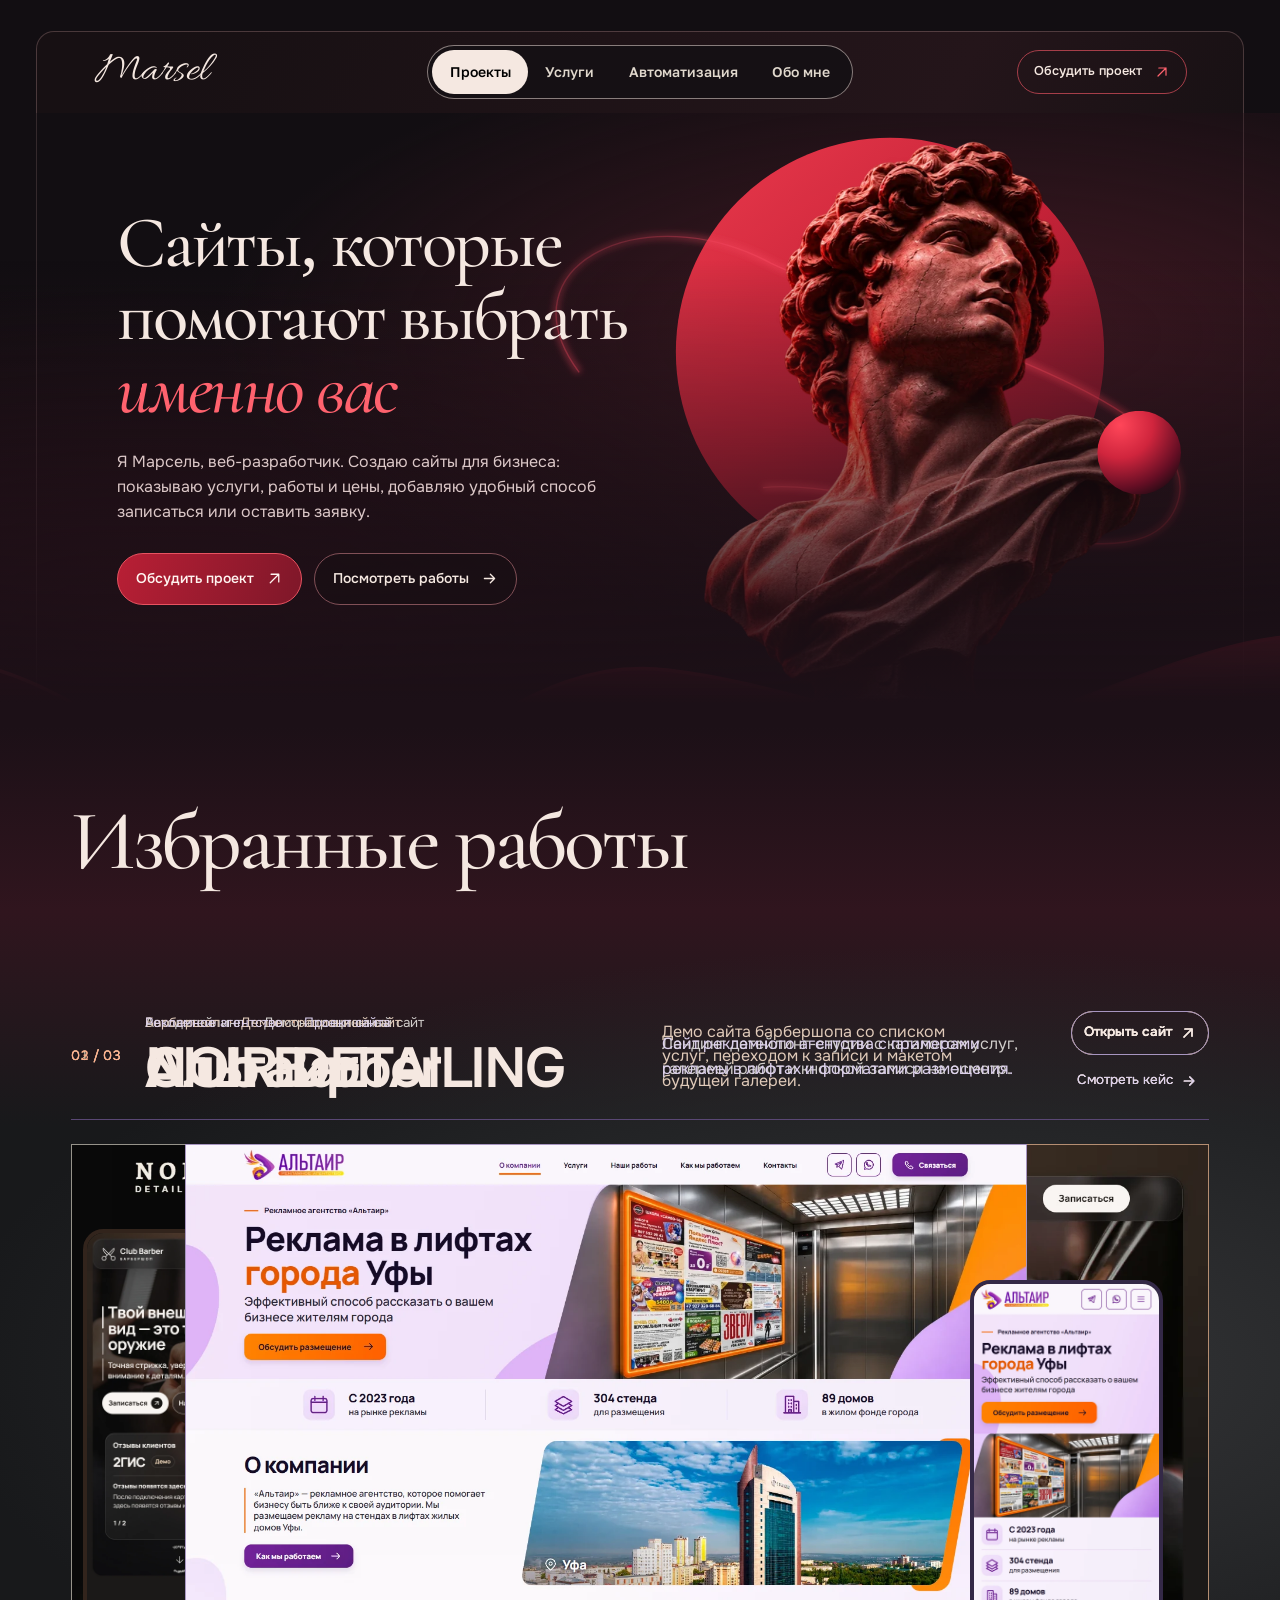
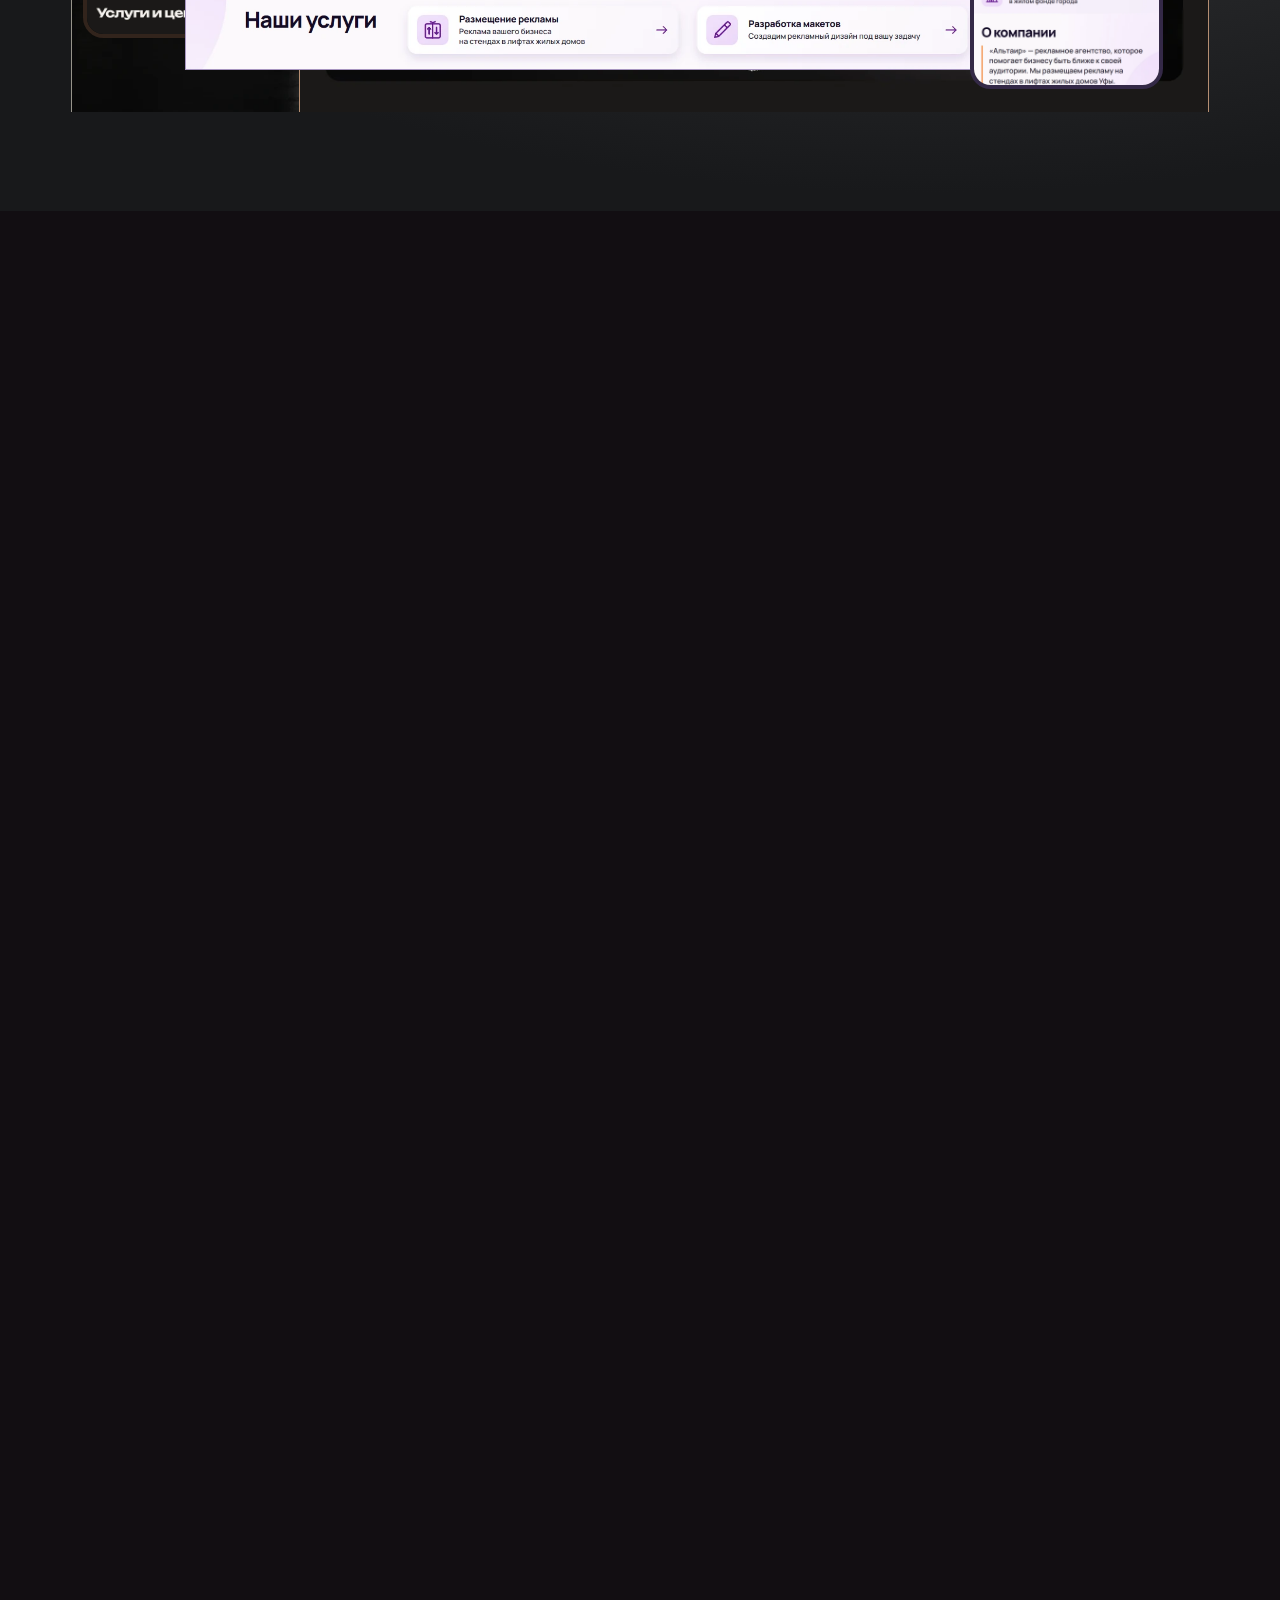
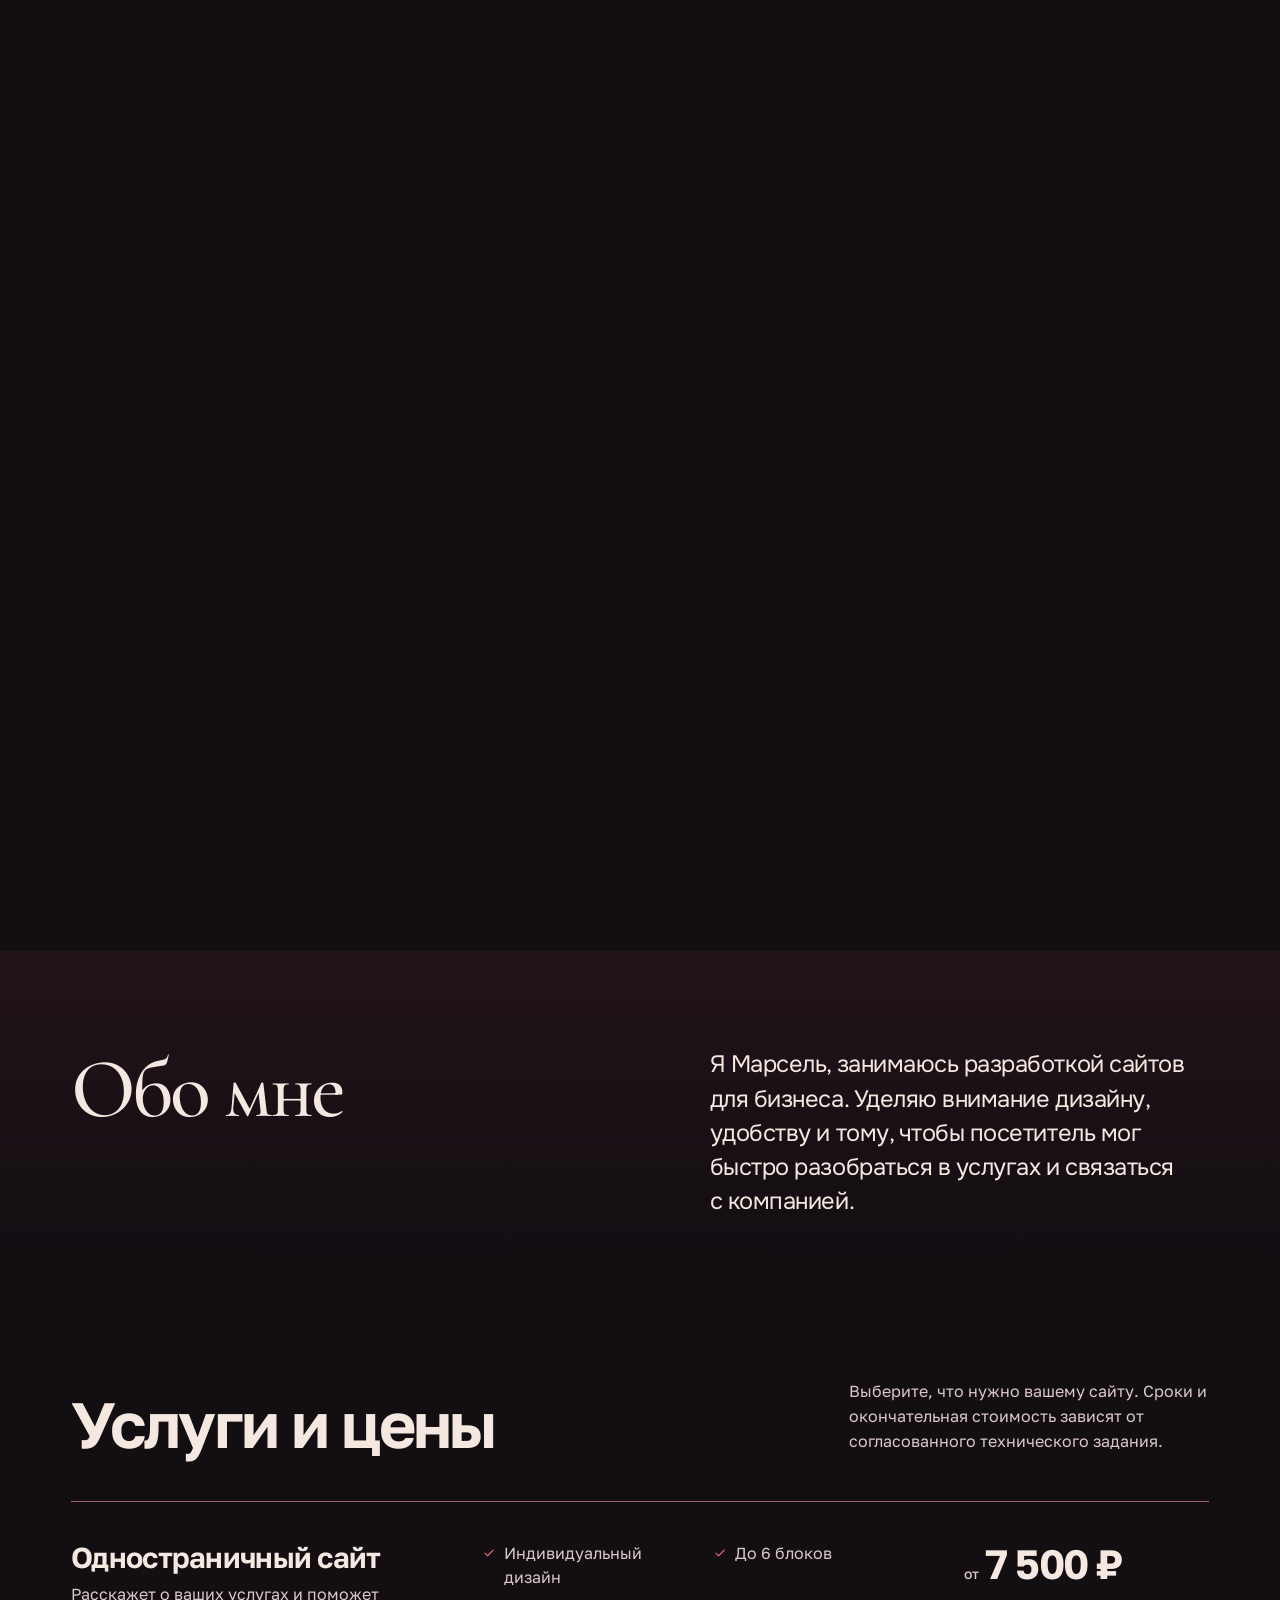
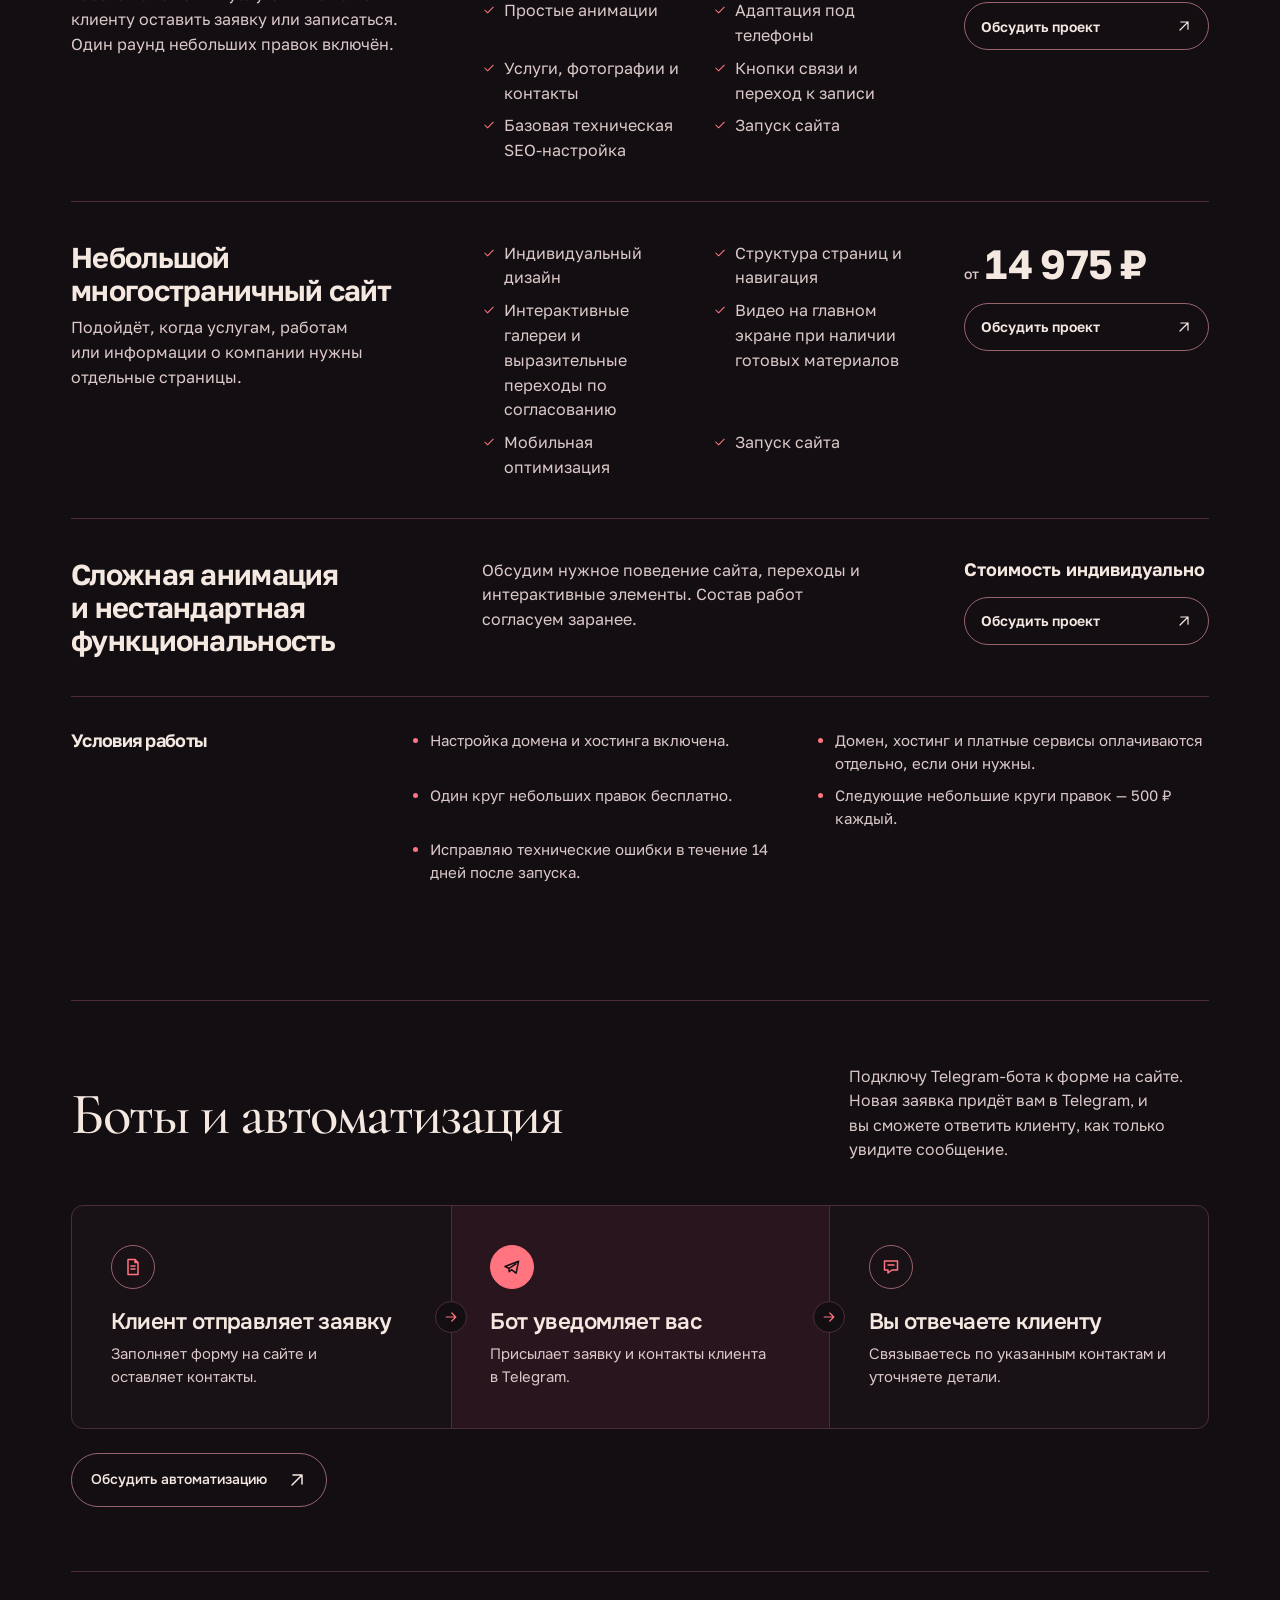
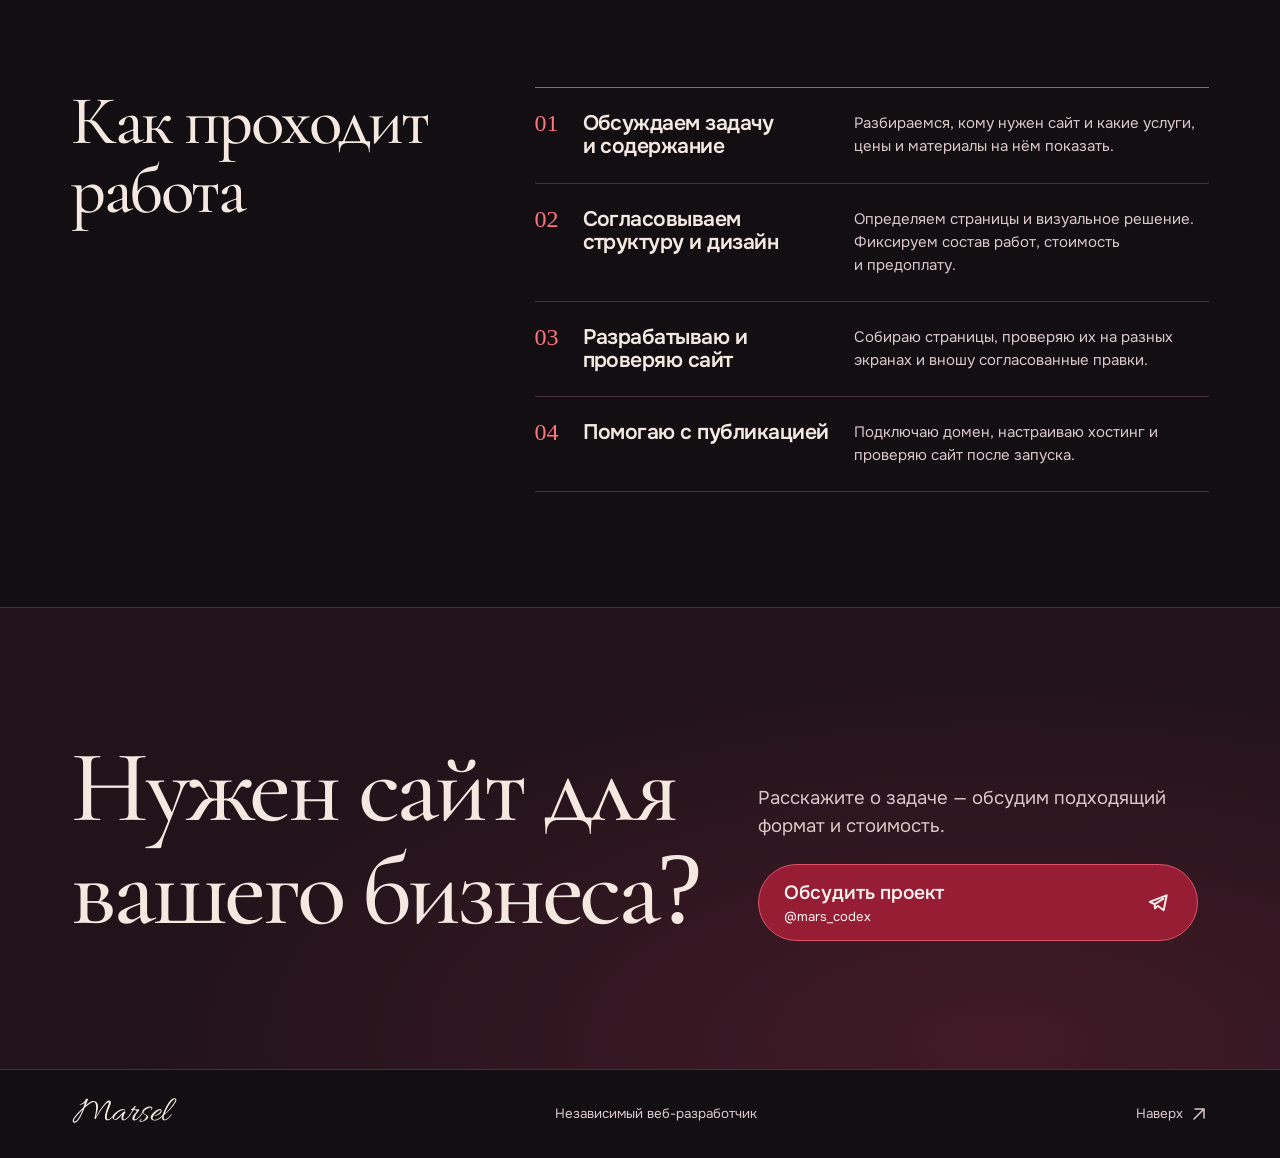
==== commit 394bec60: "Publish Marsel site" ====
--- a/index.html
+++ b/index.html
@@ -73,7 +73,7 @@
       <div class="work-info">
         <span class="work-position">02 / 03</span>
         <div class="work-title"><p>Барбершоп <span>·</span> Демонстрационный сайт</p><h3 id="name-club-barber">Club Barber</h3></div>
-        <p class="work-summary">Сайт барбершопа с галереей стрижек, списком услуг и переходом к записи.</p>
+        <p class="work-summary">Демо сайта барбершопа со списком услуг, переходом к записи и макетом будущей галереи.</p>
         <div class="work-actions">
           <a class="button button--outline" href="https://barbershop-new-kappa.vercel.app/" target="_blank" rel="noopener noreferrer">Открыть сайт <svg viewBox="0 0 20 20" width="20" height="20" fill="none" stroke="currentColor" stroke-width="1.5" stroke-linecap="round" stroke-linejoin="round" aria-hidden="true"><path d="M5 15 15 5M6 5h9v9"/></svg></a>
           <a class="work-case" href="./projects/club-barber/">Смотреть кейс <svg viewBox="0 0 20 20" width="20" height="20" fill="none" stroke="currentColor" stroke-width="1.5" stroke-linecap="round" stroke-linejoin="round" aria-hidden="true"><path d="M4 10h12m-5-5 5 5-5 5"/></svg></a>
--- a/styles.css
+++ b/styles.css
@@ -162,7 +162,7 @@
   letter-spacing: -.035em;
 }
 
-.about { background: linear-gradient(var(--surface), var(--ground)); padding-block: clamp(56px, 7.5vw, 108px); }
+.about { background: linear-gradient(var(--surface), var(--ground)); padding-block: clamp(56px, 7.5vw, 108px) clamp(24px, 3.6vw, 48px); }
 .about-inner { display: grid; grid-template-columns: minmax(0, 1.1fr) minmax(0, 1fr); gap: clamp(32px, 7vw, 104px); align-items: start; }
 .about-inner .editorial-title { max-width: 12ch; }
 .about-copy p:first-child { font-size: clamp(1.15rem, 1.85vw, 1.65rem); line-height: 1.44; letter-spacing: -.02em; }
@@ -259,6 +259,66 @@
 .case-detail p { color: var(--muted); margin-top: 8px; max-width: 65ch; }
 .case-phone { grid-area: 2 / 2 / span 2; max-width: 340px; width: 100%; justify-self: center; }
 .case-phone > div { padding: 5px; border-radius: 18px; background: #0d0e0c; }
+
+.case-zoom { position: relative; display: block; cursor: zoom-in; }
+.case-zoom:focus-visible { outline-offset: -3px; }
+.case-zoom-icon {
+  position: absolute;
+  inset: auto 6px 6px auto;
+  display: grid;
+  place-items: center;
+  width: 28px;
+  height: 28px;
+  border: 1px solid var(--control-line);
+  border-radius: 6px;
+  background: var(--ground);
+  color: var(--ink);
+}
+.case-zoom-icon svg { width: 16px; height: 16px; }
+.project-cover:not(.work-media--offset) .work-display .case-zoom-icon { inset-inline: 6px auto; }
+.case-zoom:is(:hover, :focus-visible) .case-zoom-icon { border-color: var(--accent); color: var(--accent); }
+
+.case-lightbox {
+  width: min(calc(100% - 24px), var(--case-image-width, 1200px), 1200px);
+  max-height: calc(100dvh - 24px);
+  margin: auto;
+  padding: 0;
+  overflow: hidden;
+  color: var(--ink);
+  background: var(--surface);
+  border: 1px solid var(--control-line);
+  border-radius: var(--radius);
+}
+.case-lightbox[open] { display: grid; grid-template-rows: auto minmax(0, 1fr); }
+.case-lightbox::backdrop { background: rgb(0 0 0 / .8); }
+html:has(.case-lightbox[open]) { overflow: hidden; }
+.case-lightbox-bar {
+  display: grid;
+  grid-template-columns: minmax(0, 1fr) auto auto;
+  align-items: center;
+  gap: 8px;
+  padding: 8px 12px;
+  border-bottom: 1px solid var(--line);
+}
+.case-lightbox-bar h2 { font-size: 1rem; font-weight: 600; line-height: 1.3; }
+.case-lightbox-bar button {
+  display: grid;
+  place-items: center;
+  min-width: 44px;
+  min-height: 44px;
+  padding: 0 8px;
+  border: 1px solid var(--control-line);
+  border-radius: 6px;
+  background: var(--ground);
+  cursor: pointer;
+  font-size: .875rem;
+}
+.case-lightbox-bar button:is(:hover, [aria-pressed="true"]) { border-color: var(--accent); color: var(--accent); }
+.case-lightbox :focus-visible { outline-offset: -3px; }
+.case-lightbox-scroll { overflow: auto; overscroll-behavior: contain; }
+.case-lightbox-scroll img { width: auto; max-width: 100%; margin-inline: auto; }
+.case-lightbox:has(.case-lightbox-scale[aria-pressed="true"]) img { max-width: none; }
+
 @media (min-width: 721px) {
   .case-body--offset { grid-template-columns: minmax(0, .8fr) minmax(0, 1.65fr); }
   .case-body--offset .case-desktop { grid-column: 2; }
--- a/cinematic.css
+++ b/cinematic.css
@@ -373,21 +373,23 @@
     .project-showcase[data-ready] .work-card::before { content: none; }
     .project-showcase[data-ready] .work-frame {
       width: min(100% - var(--edge) * 2, 1464px, (100svh - 184px) * 2);
-      pointer-events: none;
-      animation: var(--showcase-link) steps(1, end) both;
-      animation-timeline: --projects;
-      animation-range: contain;
     }
 
     .project-showcase[data-ready] .work-info {
       position: relative;
       z-index: 1;
-      animation: var(--showcase-info) ease-in-out both;
+      animation: var(--showcase-label) steps(1, end) both, var(--showcase-info) ease-in-out both;
       animation-timeline: --projects;
       animation-range: contain;
     }
 
-    .project-showcase[data-ready] .work-window { overflow: clip; }
+    .project-showcase[data-ready] .work-window {
+      overflow: clip;
+      pointer-events: auto;
+      animation: var(--showcase-window) ease-in-out both;
+      animation-timeline: --projects;
+      animation-range: contain;
+    }
     .project-showcase[data-ready] .work-card .work-media {
       overflow: visible;
       animation: var(--showcase-media) ease-in-out both;
@@ -403,22 +405,25 @@
 
     #noir-detailing {
       --showcase-stop: 0;
-      --showcase-link: showcase-noir-link;
+      --showcase-label: showcase-noir-label;
       --showcase-info: showcase-noir-info;
+      --showcase-window: showcase-noir-window;
       --showcase-media: showcase-noir-media;
       --showcase-phone: showcase-noir-phone;
     }
     #club-barber {
       --showcase-stop: .5;
-      --showcase-link: showcase-club-link;
+      --showcase-label: showcase-club-label;
       --showcase-info: showcase-club-info;
+      --showcase-window: showcase-club-window;
       --showcase-media: showcase-club-media;
       --showcase-phone: showcase-club-phone;
     }
     #altair {
       --showcase-stop: 1;
-      --showcase-link: showcase-altair-link;
+      --showcase-label: showcase-altair-label;
       --showcase-info: showcase-altair-info;
+      --showcase-window: showcase-altair-window;
       --showcase-media: showcase-altair-media;
       --showcase-phone: showcase-altair-phone;
     }
@@ -428,58 +433,71 @@
   }
 }
 
-/* Exchange the complete project at the midpoint of each background blend. */
-@keyframes showcase-noir-link {
+/* Keep one readable set of links while both previews share a moving edge. */
+@keyframes showcase-noir-label {
   0% { opacity: 1; pointer-events: auto; }
   31%, 100% { opacity: 0; pointer-events: none; }
 }
-@keyframes showcase-club-link {
+@keyframes showcase-club-label {
   0%, 68%, 100% { opacity: 0; pointer-events: none; }
   31% { opacity: 1; pointer-events: auto; }
 }
-@keyframes showcase-altair-link {
+@keyframes showcase-altair-label {
   0% { opacity: 0; pointer-events: none; }
   68%, 100% { opacity: 1; pointer-events: auto; }
 }
 
 @keyframes showcase-noir-info {
-  0%, 25% { transform: none; opacity: 1; }
-  31%, 100% { transform: translateX(-16px); opacity: .35; }
+  0%, 25% { transform: none; }
+  37%, 100% { transform: translateX(-8px); }
 }
 @keyframes showcase-club-info {
-  0%, 31% { transform: translateX(16px); opacity: .35; }
-  37%, 62% { transform: none; opacity: 1; }
-  68%, 100% { transform: translateY(-12px); opacity: .35; }
+  0%, 25% { transform: translateX(8px); }
+  37%, 62% { transform: none; }
+  74%, 100% { transform: translateY(-8px); }
 }
 @keyframes showcase-altair-info {
-  0%, 68% { transform: translateY(12px); opacity: .35; }
-  74%, 100% { transform: none; opacity: 1; }
+  0%, 62% { transform: translateY(8px); }
+  74%, 100% { transform: none; }
+}
+
+@keyframes showcase-noir-window {
+  0%, 25% { clip-path: inset(0); }
+  37%, 100% { clip-path: inset(0 100% 0 0); }
+}
+@keyframes showcase-club-window {
+  0%, 25%, 74%, 100% { clip-path: inset(0 0 0 100%); }
+  37%, 62% { clip-path: inset(0); }
+}
+@keyframes showcase-altair-window {
+  0%, 62% { clip-path: inset(0 100% 0 0); }
+  74%, 100% { clip-path: inset(0); }
 }
 
 @keyframes showcase-noir-media {
-  0%, 25% { transform: none; opacity: 1; }
-  31%, 100% { transform: translate3d(-4%, 0, 0) scale(.92); opacity: .36; }
+  0%, 25% { transform: none; }
+  37%, 100% { transform: translate3d(-2%, 0, 0) scale(.96); }
 }
 @keyframes showcase-club-media {
-  0%, 31% { transform: translate3d(4%, 0, 0) scale(.92); opacity: .36; }
-  37%, 62% { transform: none; opacity: 1; }
-  68%, 100% { transform: translate3d(0, -5%, 0) scale(.94); opacity: .27; }
+  0%, 25% { transform: translate3d(2%, 0, 0) scale(.96); }
+  37%, 62% { transform: none; }
+  74%, 100% { transform: translate3d(0, -2%, 0) scale(.96); }
 }
 @keyframes showcase-altair-media {
-  0%, 68% { transform: translate3d(0, 5%, 0) scale(.94); opacity: .23; }
-  74%, 100% { transform: none; opacity: 1; }
+  0%, 62% { transform: translate3d(0, 2%, 0) scale(.96); }
+  74%, 100% { transform: none; }
 }
 
 @keyframes showcase-noir-phone {
   0%, 25% { translate: none; }
-  31%, 100% { translate: 11% 4%; }
+  37%, 100% { translate: 11% 4%; }
 }
 @keyframes showcase-club-phone {
-  0%, 31% { translate: -11% 4%; }
+  0%, 25% { translate: -11% 4%; }
   37%, 62% { translate: none; }
-  68%, 100% { translate: 0 6%; }
+  74%, 100% { translate: 0 6%; }
 }
 @keyframes showcase-altair-phone {
-  0%, 68% { translate: 0 -6%; }
+  0%, 62% { translate: 0 -6%; }
   74%, 100% { translate: none; }
 }
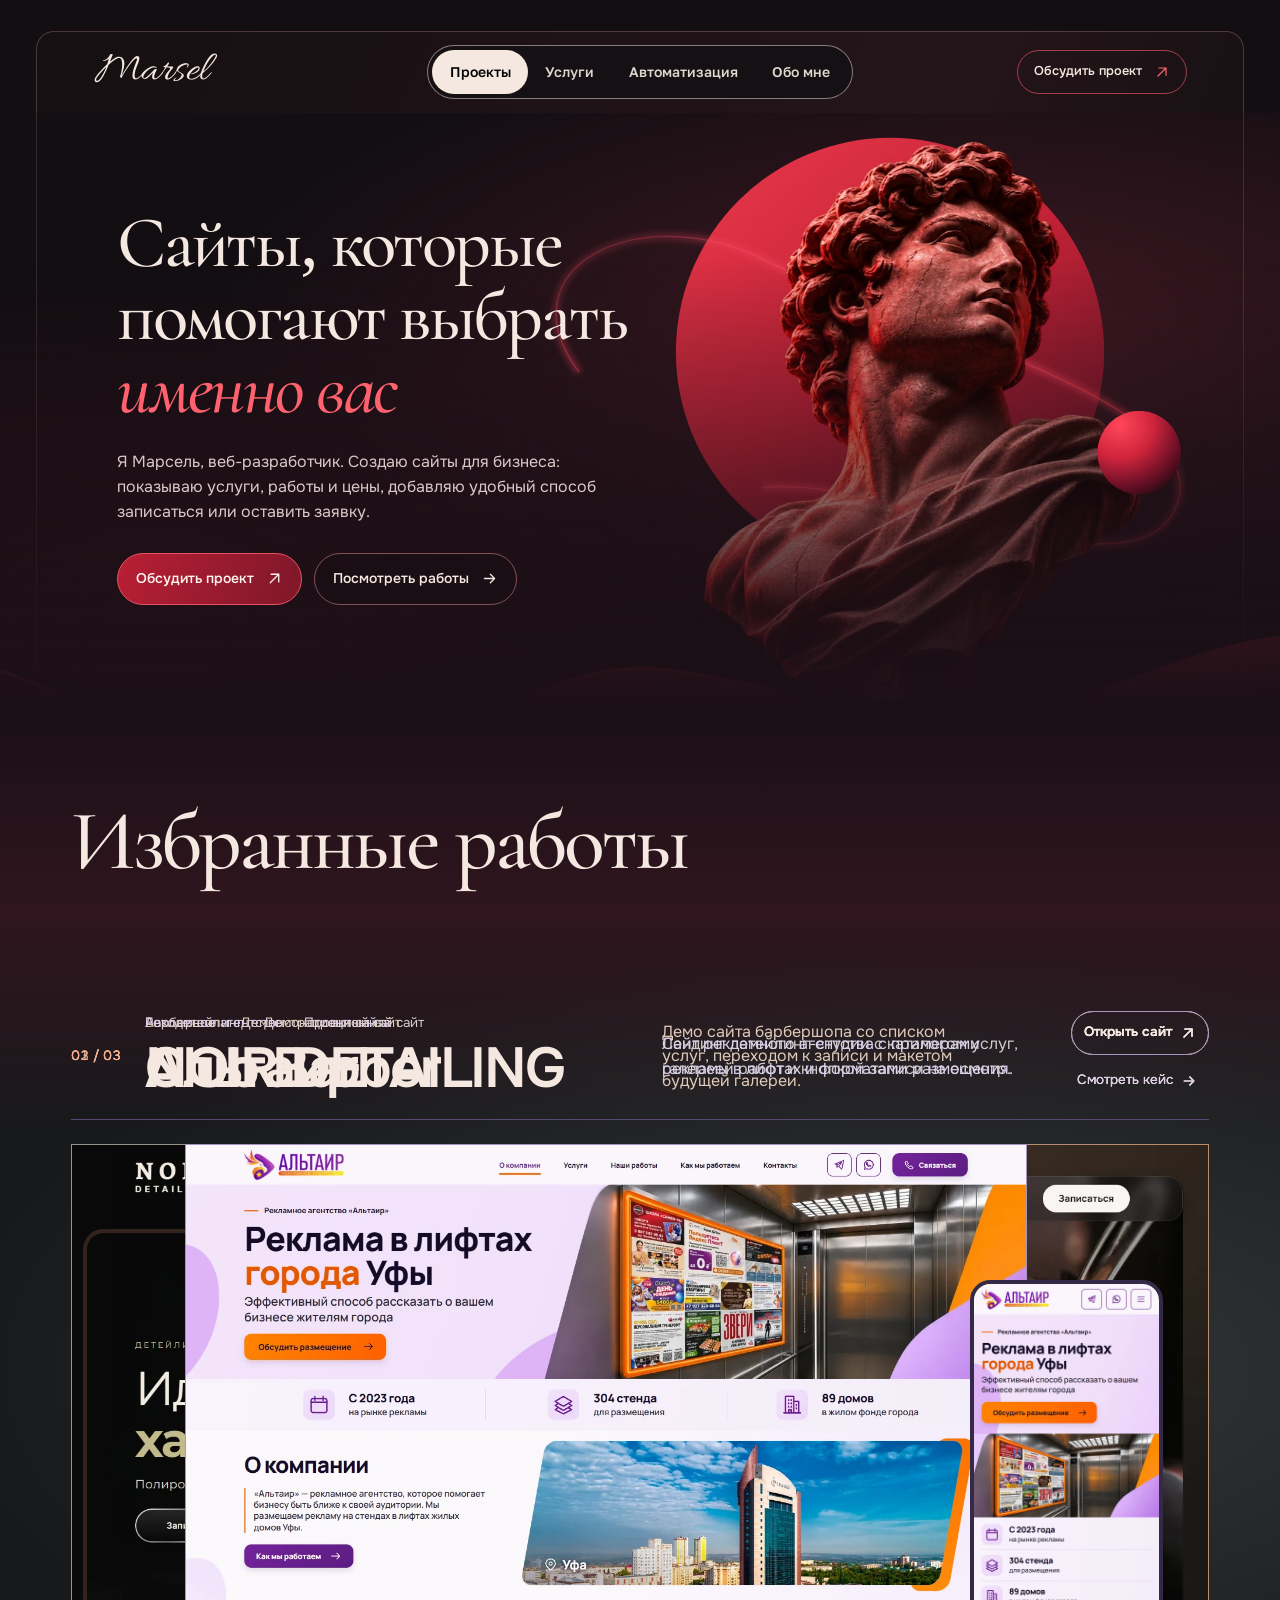
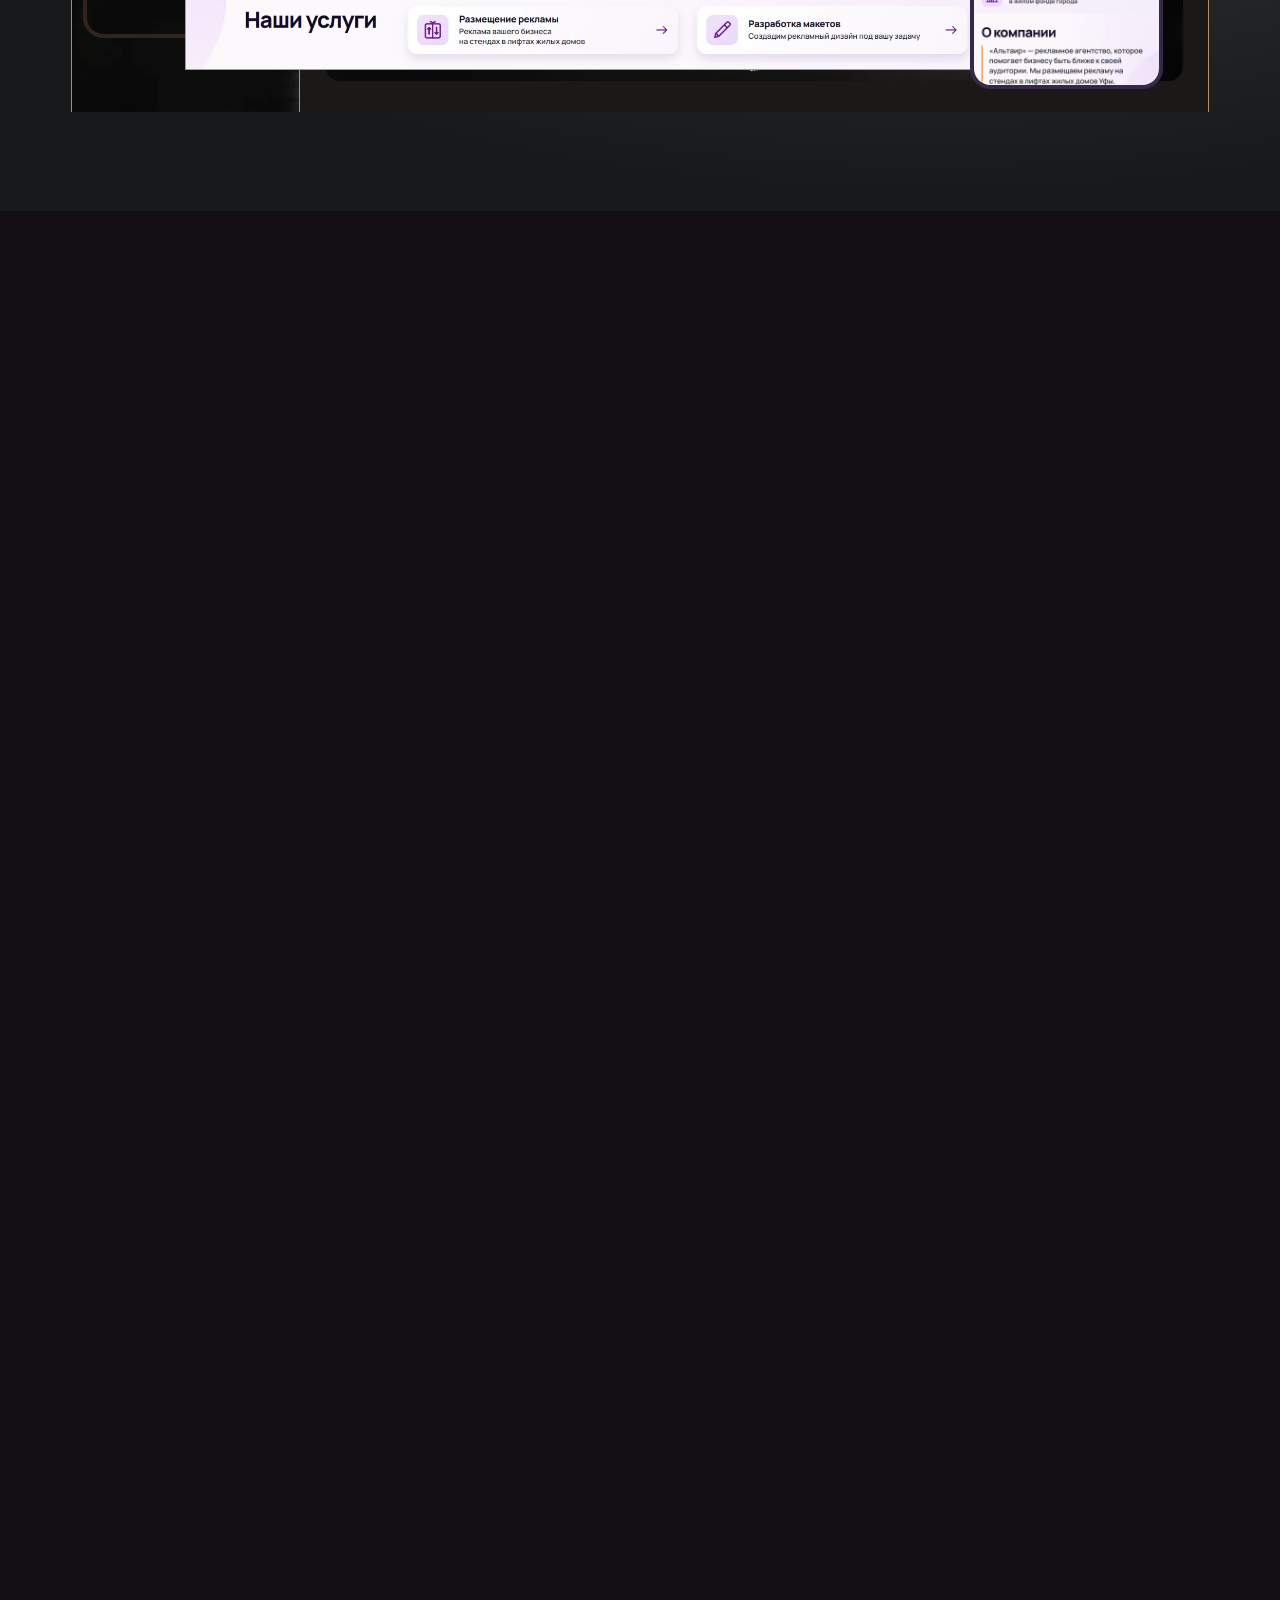
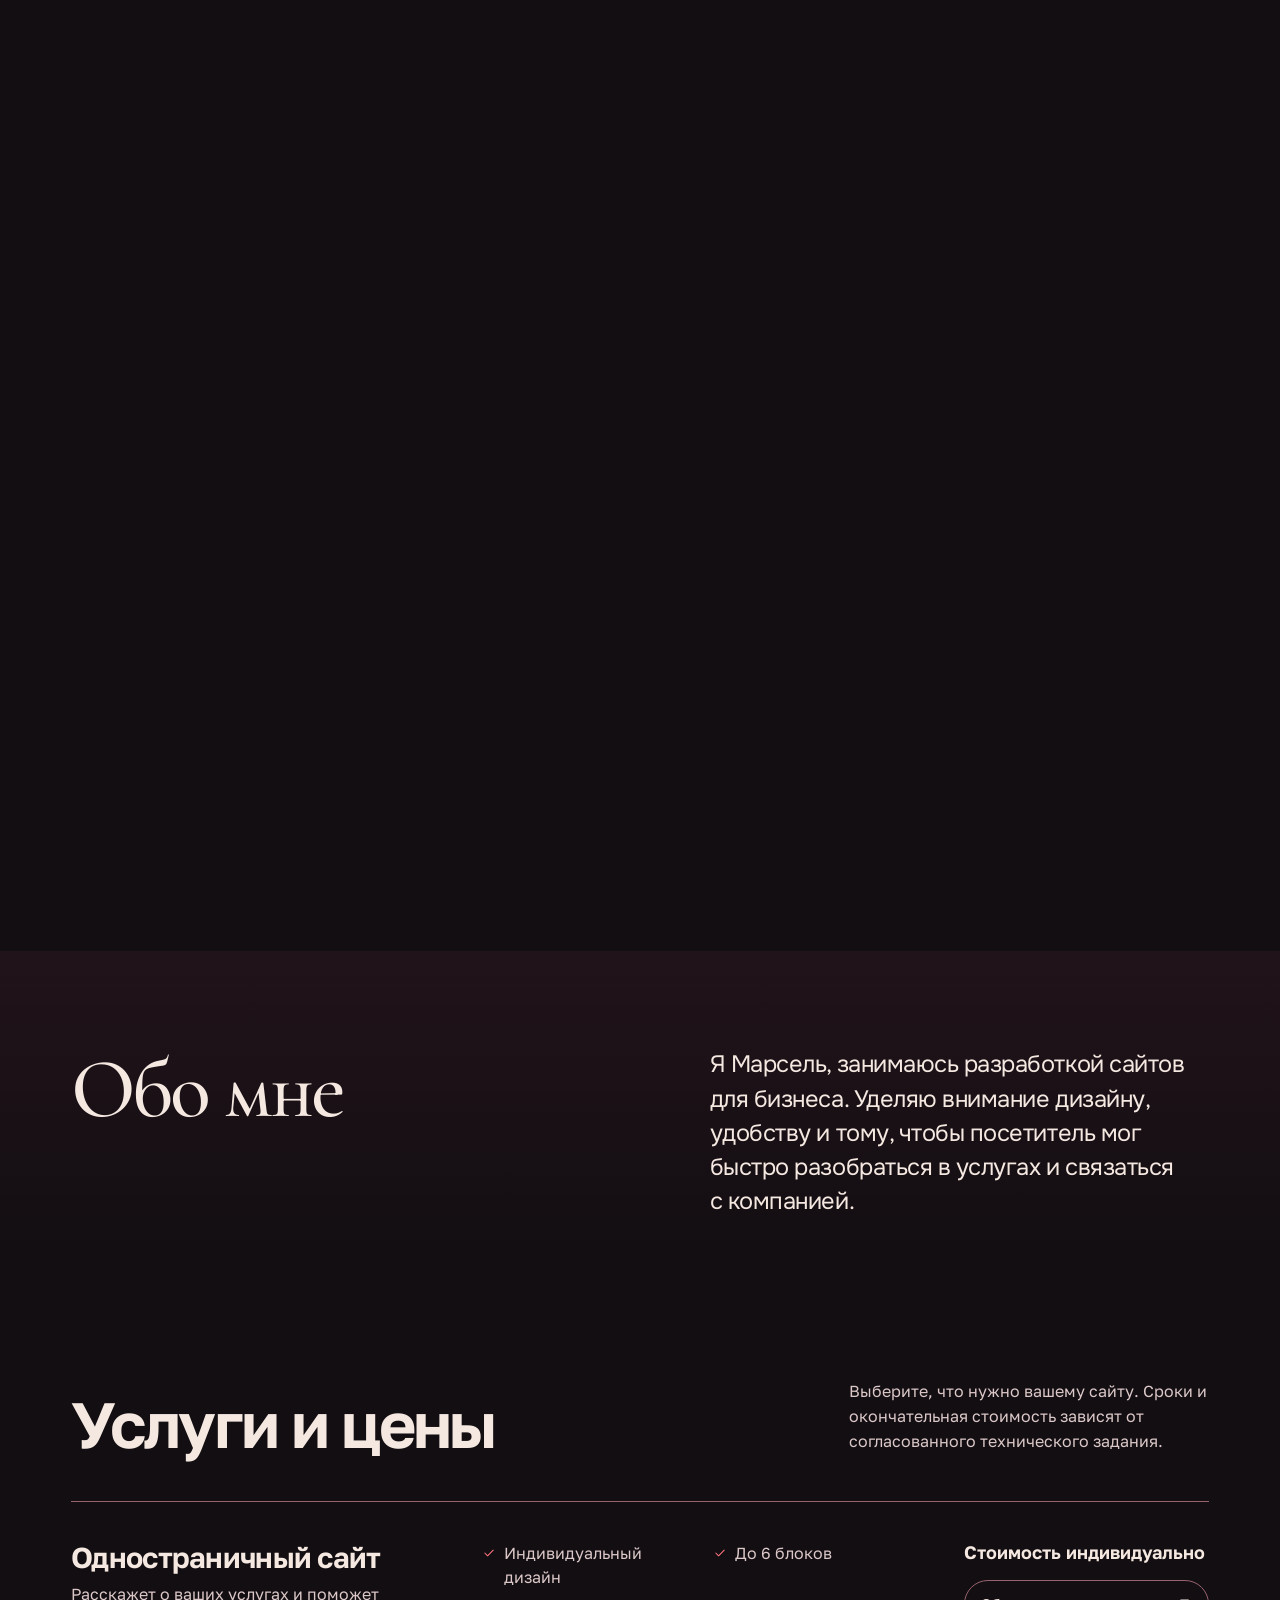
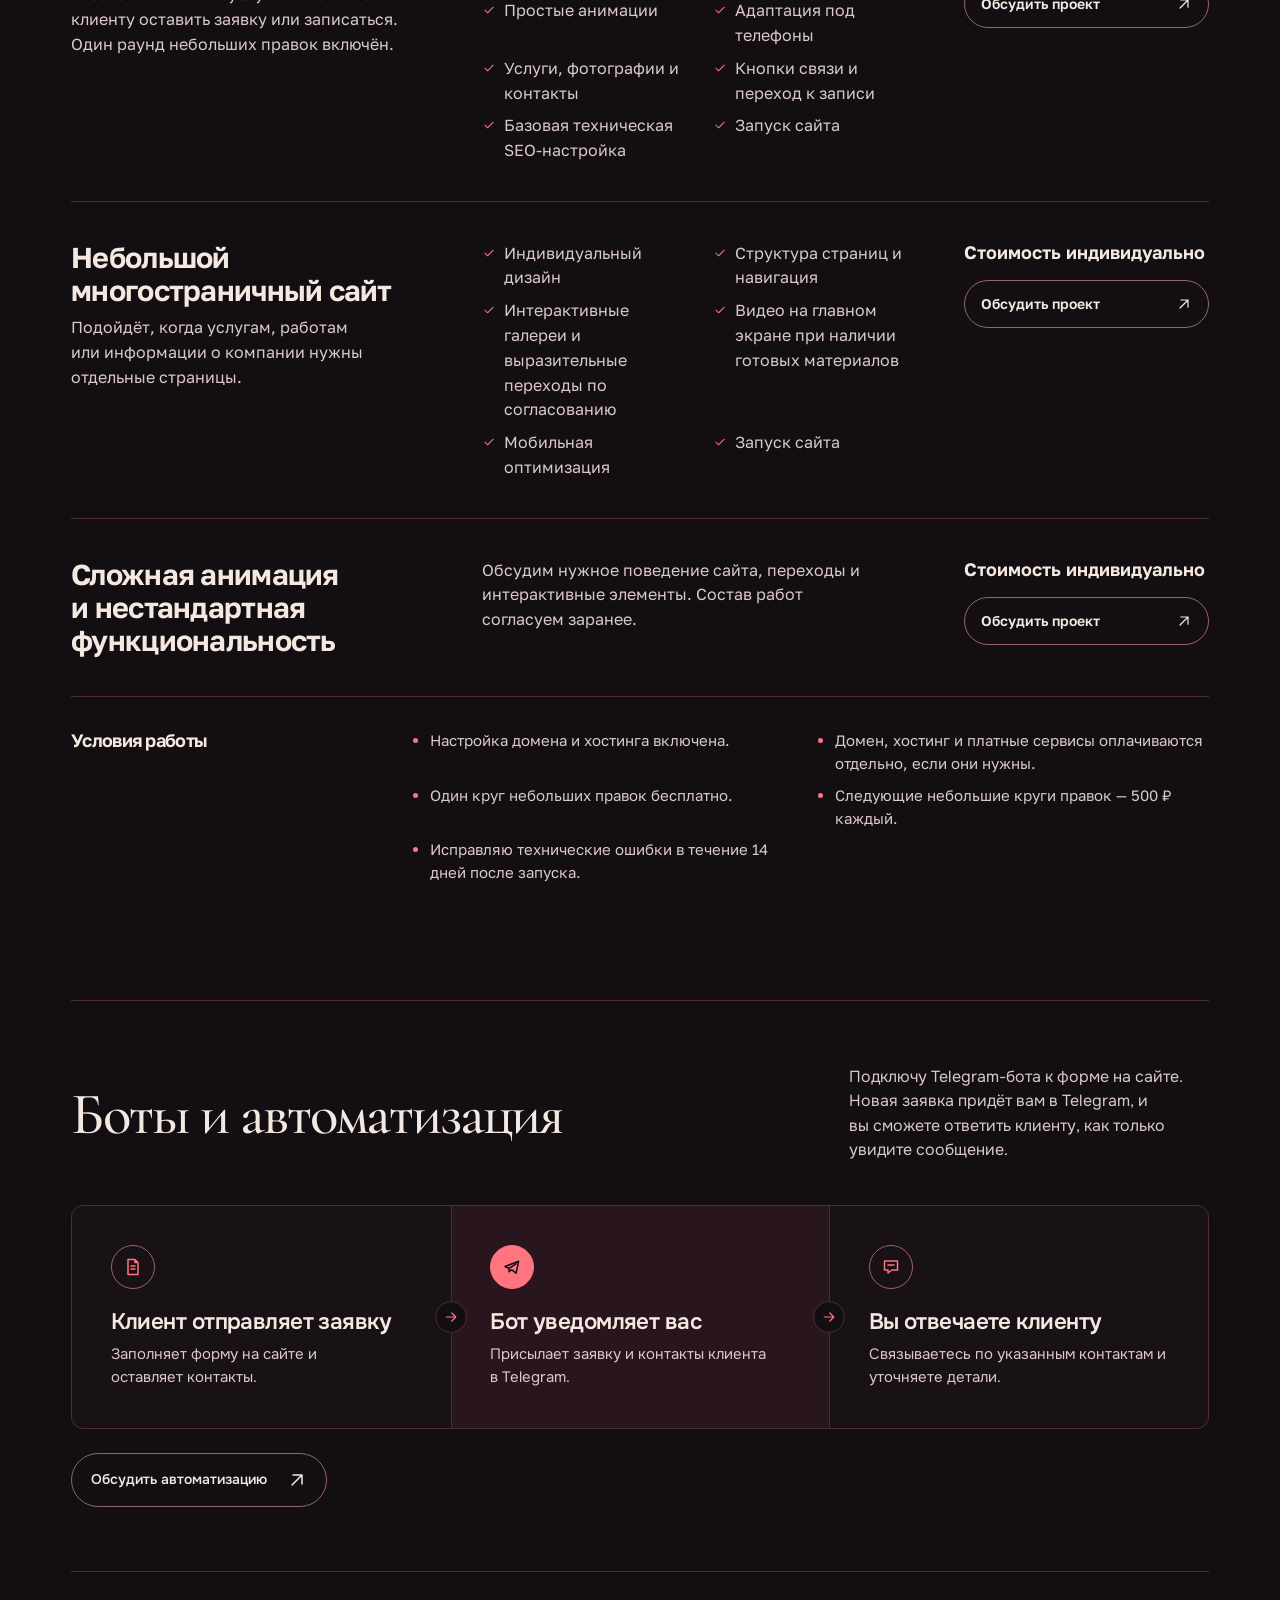
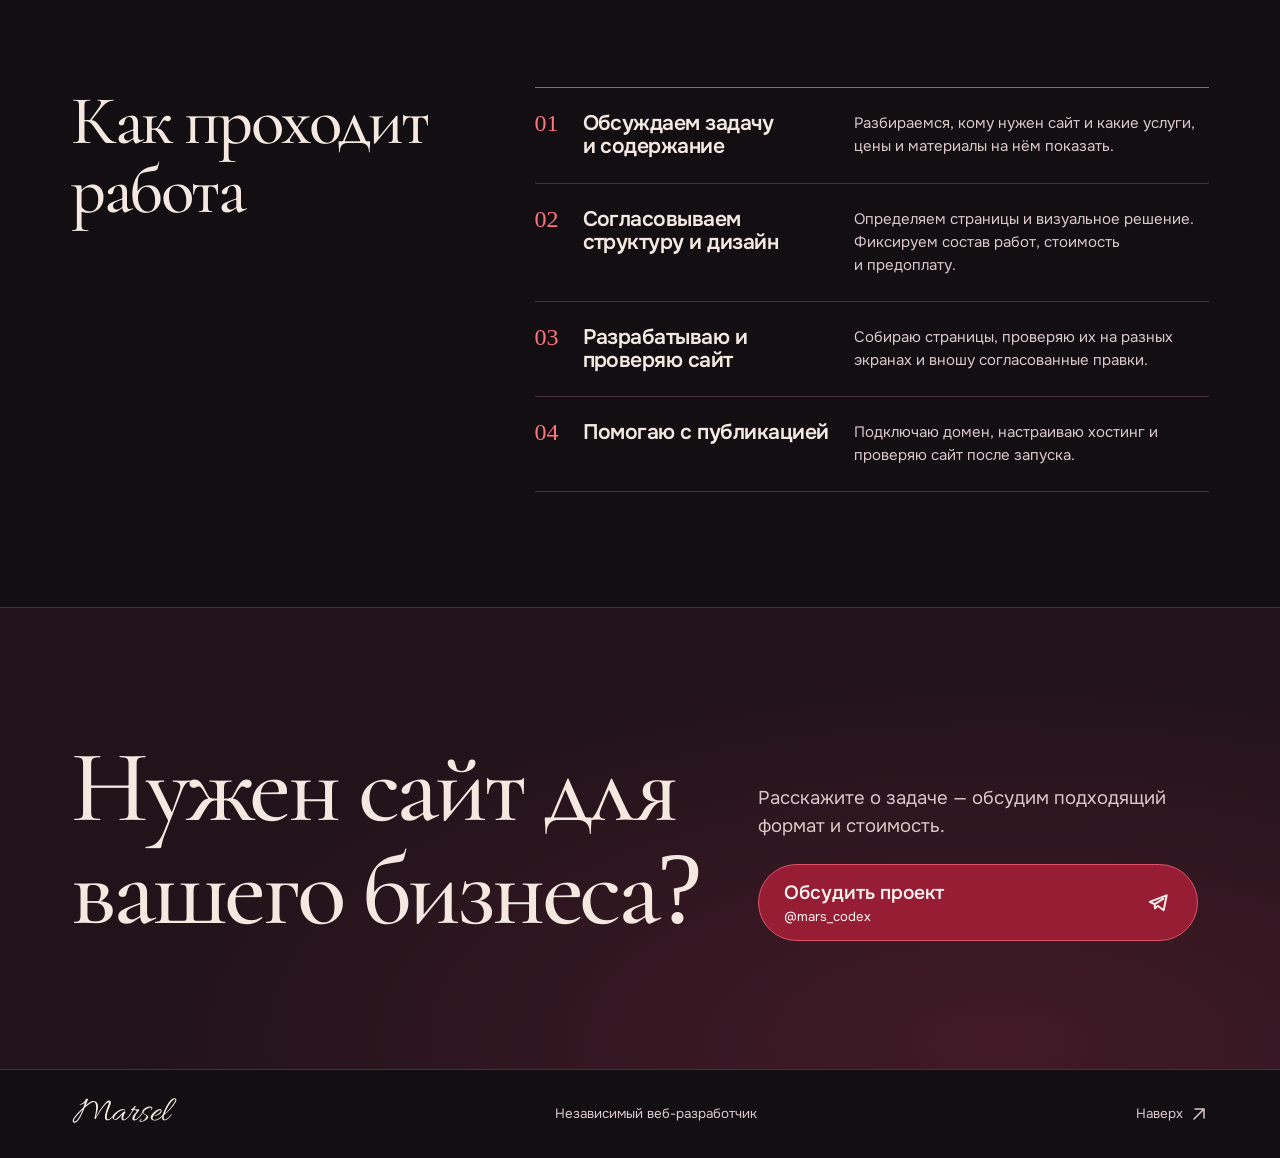
==== commit 0ebc9733: "Publish Marsel site" ====
--- a/index.html
+++ b/index.html
@@ -4,7 +4,7 @@
   <meta charset="utf-8">
   <meta name="viewport" content="width=device-width, initial-scale=1">
   <title>Marsel — разработка сайтов для бизнеса</title>
-  <meta name="description" content="Марсель, независимый веб-разработчик. Создаю сайты для бизнеса. Примеры работ, условия и стоимость разработки от 7 500 ₽.">
+  <meta name="description" content="Марсель, независимый веб-разработчик. Создаю сайты для бизнеса. Примеры работ и условия разработки. Стоимость индивидуально.">
   <meta name="theme-color" content="#120e12">
   <meta name="page-type" content="service">
   <meta name="site-kind" content="other">
@@ -12,7 +12,7 @@
   <meta property="og:locale" content="ru_RU">
   <meta property="og:site_name" content="Marsel">
   <meta property="og:title" content="Marsel — разработка сайтов для бизнеса">
-  <meta property="og:description" content="Марсель, независимый веб-разработчик. Создаю сайты для бизнеса. Примеры работ, условия и стоимость разработки от 7 500 ₽.">
+  <meta property="og:description" content="Марсель, независимый веб-разработчик. Создаю сайты для бизнеса. Примеры работ и условия разработки. Стоимость индивидуально.">
   <meta property="og:image" content="https://kitvkissssa-ops.github.io/marsel-site/share.jpg">
   <meta property="og:image:width" content="1200">
   <meta property="og:image:height" content="630">
@@ -101,8 +101,8 @@
   </div></a>
     </div>
   </article></div></div></section><section class="section about" id="about" aria-labelledby="about-title"><div class="wrap about-inner"><h2 class="editorial-title" id="about-title">Обо мне</h2><div class="about-copy"><p>Я Марсель, занимаюсь разработкой сайтов для бизнеса. Уделяю внимание дизайну, удобству и тому, чтобы посетитель мог быстро разобраться в услугах и связаться с компанией.</p></div></div></section><section class="section wrap services" id="services" aria-labelledby="services-title"><div class="section-head"><h2 class="editorial-title" id="services-title">Услуги и цены</h2><p>Выберите, что нужно вашему сайту. Сроки и окончательная стоимость зависят от согласованного технического задания.</p></div>
-    <div class="plans"><article class="plan"><div class="plan-head"><h3>Одностраничный сайт</h3><p>Расскажет о ваших услугах и поможет клиенту оставить заявку или записаться. Один раунд небольших правок включён.</p></div><div class="plan-offer"><p class="plan-price"><span>от </span>7 500&nbsp;₽</p><a class="button button--outline" href="https://t.me/mars_codex" target="_blank" rel="noopener noreferrer">Обсудить проект <svg viewBox="0 0 20 20" width="20" height="20" fill="none" stroke="currentColor" stroke-width="1.5" stroke-linecap="round" stroke-linejoin="round" aria-hidden="true"><path d="M5 15 15 5M6 5h9v9"/></svg></a></div><ul class="plan-includes"><li><svg viewBox="0 0 20 20" width="20" height="20" fill="none" stroke="currentColor" stroke-width="1.5" stroke-linecap="round" stroke-linejoin="round" aria-hidden="true"><path d="m4 10 4 4 8-8"/></svg><span>Индивидуальный дизайн</span></li><li><svg viewBox="0 0 20 20" width="20" height="20" fill="none" stroke="currentColor" stroke-width="1.5" stroke-linecap="round" stroke-linejoin="round" aria-hidden="true"><path d="m4 10 4 4 8-8"/></svg><span>До 6 блоков</span></li><li><svg viewBox="0 0 20 20" width="20" height="20" fill="none" stroke="currentColor" stroke-width="1.5" stroke-linecap="round" stroke-linejoin="round" aria-hidden="true"><path d="m4 10 4 4 8-8"/></svg><span>Простые анимации</span></li><li><svg viewBox="0 0 20 20" width="20" height="20" fill="none" stroke="currentColor" stroke-width="1.5" stroke-linecap="round" stroke-linejoin="round" aria-hidden="true"><path d="m4 10 4 4 8-8"/></svg><span>Адаптация под телефоны</span></li><li><svg viewBox="0 0 20 20" width="20" height="20" fill="none" stroke="currentColor" stroke-width="1.5" stroke-linecap="round" stroke-linejoin="round" aria-hidden="true"><path d="m4 10 4 4 8-8"/></svg><span>Услуги, фотографии и контакты</span></li><li><svg viewBox="0 0 20 20" width="20" height="20" fill="none" stroke="currentColor" stroke-width="1.5" stroke-linecap="round" stroke-linejoin="round" aria-hidden="true"><path d="m4 10 4 4 8-8"/></svg><span>Кнопки связи и переход к записи</span></li><li><svg viewBox="0 0 20 20" width="20" height="20" fill="none" stroke="currentColor" stroke-width="1.5" stroke-linecap="round" stroke-linejoin="round" aria-hidden="true"><path d="m4 10 4 4 8-8"/></svg><span>Базовая техническая SEO-настройка</span></li><li><svg viewBox="0 0 20 20" width="20" height="20" fill="none" stroke="currentColor" stroke-width="1.5" stroke-linecap="round" stroke-linejoin="round" aria-hidden="true"><path d="m4 10 4 4 8-8"/></svg><span>Запуск сайта</span></li></ul></article><article class="plan"><div class="plan-head"><h3>Небольшой многостраничный сайт</h3><p>Подойдёт, когда услугам, работам или информации о компании нужны отдельные страницы.</p></div><div class="plan-offer"><p class="plan-price"><span>от </span>14 975&nbsp;₽</p><a class="button button--outline" href="https://t.me/mars_codex" target="_blank" rel="noopener noreferrer">Обсудить проект <svg viewBox="0 0 20 20" width="20" height="20" fill="none" stroke="currentColor" stroke-width="1.5" stroke-linecap="round" stroke-linejoin="round" aria-hidden="true"><path d="M5 15 15 5M6 5h9v9"/></svg></a></div><ul class="plan-includes"><li><svg viewBox="0 0 20 20" width="20" height="20" fill="none" stroke="currentColor" stroke-width="1.5" stroke-linecap="round" stroke-linejoin="round" aria-hidden="true"><path d="m4 10 4 4 8-8"/></svg><span>Индивидуальный дизайн</span></li><li><svg viewBox="0 0 20 20" width="20" height="20" fill="none" stroke="currentColor" stroke-width="1.5" stroke-linecap="round" stroke-linejoin="round" aria-hidden="true"><path d="m4 10 4 4 8-8"/></svg><span>Структура страниц и навигация</span></li><li><svg viewBox="0 0 20 20" width="20" height="20" fill="none" stroke="currentColor" stroke-width="1.5" stroke-linecap="round" stroke-linejoin="round" aria-hidden="true"><path d="m4 10 4 4 8-8"/></svg><span>Интерактивные галереи и выразительные переходы по согласованию</span></li><li><svg viewBox="0 0 20 20" width="20" height="20" fill="none" stroke="currentColor" stroke-width="1.5" stroke-linecap="round" stroke-linejoin="round" aria-hidden="true"><path d="m4 10 4 4 8-8"/></svg><span>Видео на главном экране при наличии готовых материалов</span></li><li><svg viewBox="0 0 20 20" width="20" height="20" fill="none" stroke="currentColor" stroke-width="1.5" stroke-linecap="round" stroke-linejoin="round" aria-hidden="true"><path d="m4 10 4 4 8-8"/></svg><span>Мобильная оптимизация</span></li><li><svg viewBox="0 0 20 20" width="20" height="20" fill="none" stroke="currentColor" stroke-width="1.5" stroke-linecap="round" stroke-linejoin="round" aria-hidden="true"><path d="m4 10 4 4 8-8"/></svg><span>Запуск сайта</span></li></ul></article></div>
-    <article class="plan plan--custom"><div class="plan-head"><h3>Сложная анимация и нестандартная функциональность</h3></div><p class="plan-includes">Обсудим нужное поведение сайта, переходы и интерактивные элементы. Состав работ согласуем заранее.</p><div class="plan-offer"><p class="plan-custom-price">Стоимость индивидуально</p><a class="button button--outline" href="https://t.me/mars_codex" target="_blank" rel="noopener noreferrer">Обсудить проект <svg viewBox="0 0 20 20" width="20" height="20" fill="none" stroke="currentColor" stroke-width="1.5" stroke-linecap="round" stroke-linejoin="round" aria-hidden="true"><path d="M5 15 15 5M6 5h9v9"/></svg></a></div></article>
+    <div class="plans"><article class="plan"><div class="plan-head"><h3>Одностраничный сайт</h3><p>Расскажет о ваших услугах и поможет клиенту оставить заявку или записаться. Один раунд небольших правок включён.</p></div><div class="plan-offer"><p class="plan-price">Стоимость индивидуально</p><a class="button button--outline" href="https://t.me/mars_codex" target="_blank" rel="noopener noreferrer">Обсудить проект <svg viewBox="0 0 20 20" width="20" height="20" fill="none" stroke="currentColor" stroke-width="1.5" stroke-linecap="round" stroke-linejoin="round" aria-hidden="true"><path d="M5 15 15 5M6 5h9v9"/></svg></a></div><ul class="plan-includes"><li><svg viewBox="0 0 20 20" width="20" height="20" fill="none" stroke="currentColor" stroke-width="1.5" stroke-linecap="round" stroke-linejoin="round" aria-hidden="true"><path d="m4 10 4 4 8-8"/></svg><span>Индивидуальный дизайн</span></li><li><svg viewBox="0 0 20 20" width="20" height="20" fill="none" stroke="currentColor" stroke-width="1.5" stroke-linecap="round" stroke-linejoin="round" aria-hidden="true"><path d="m4 10 4 4 8-8"/></svg><span>До 6 блоков</span></li><li><svg viewBox="0 0 20 20" width="20" height="20" fill="none" stroke="currentColor" stroke-width="1.5" stroke-linecap="round" stroke-linejoin="round" aria-hidden="true"><path d="m4 10 4 4 8-8"/></svg><span>Простые анимации</span></li><li><svg viewBox="0 0 20 20" width="20" height="20" fill="none" stroke="currentColor" stroke-width="1.5" stroke-linecap="round" stroke-linejoin="round" aria-hidden="true"><path d="m4 10 4 4 8-8"/></svg><span>Адаптация под телефоны</span></li><li><svg viewBox="0 0 20 20" width="20" height="20" fill="none" stroke="currentColor" stroke-width="1.5" stroke-linecap="round" stroke-linejoin="round" aria-hidden="true"><path d="m4 10 4 4 8-8"/></svg><span>Услуги, фотографии и контакты</span></li><li><svg viewBox="0 0 20 20" width="20" height="20" fill="none" stroke="currentColor" stroke-width="1.5" stroke-linecap="round" stroke-linejoin="round" aria-hidden="true"><path d="m4 10 4 4 8-8"/></svg><span>Кнопки связи и переход к записи</span></li><li><svg viewBox="0 0 20 20" width="20" height="20" fill="none" stroke="currentColor" stroke-width="1.5" stroke-linecap="round" stroke-linejoin="round" aria-hidden="true"><path d="m4 10 4 4 8-8"/></svg><span>Базовая техническая SEO-настройка</span></li><li><svg viewBox="0 0 20 20" width="20" height="20" fill="none" stroke="currentColor" stroke-width="1.5" stroke-linecap="round" stroke-linejoin="round" aria-hidden="true"><path d="m4 10 4 4 8-8"/></svg><span>Запуск сайта</span></li></ul></article><article class="plan"><div class="plan-head"><h3>Небольшой многостраничный сайт</h3><p>Подойдёт, когда услугам, работам или информации о компании нужны отдельные страницы.</p></div><div class="plan-offer"><p class="plan-price">Стоимость индивидуально</p><a class="button button--outline" href="https://t.me/mars_codex" target="_blank" rel="noopener noreferrer">Обсудить проект <svg viewBox="0 0 20 20" width="20" height="20" fill="none" stroke="currentColor" stroke-width="1.5" stroke-linecap="round" stroke-linejoin="round" aria-hidden="true"><path d="M5 15 15 5M6 5h9v9"/></svg></a></div><ul class="plan-includes"><li><svg viewBox="0 0 20 20" width="20" height="20" fill="none" stroke="currentColor" stroke-width="1.5" stroke-linecap="round" stroke-linejoin="round" aria-hidden="true"><path d="m4 10 4 4 8-8"/></svg><span>Индивидуальный дизайн</span></li><li><svg viewBox="0 0 20 20" width="20" height="20" fill="none" stroke="currentColor" stroke-width="1.5" stroke-linecap="round" stroke-linejoin="round" aria-hidden="true"><path d="m4 10 4 4 8-8"/></svg><span>Структура страниц и навигация</span></li><li><svg viewBox="0 0 20 20" width="20" height="20" fill="none" stroke="currentColor" stroke-width="1.5" stroke-linecap="round" stroke-linejoin="round" aria-hidden="true"><path d="m4 10 4 4 8-8"/></svg><span>Интерактивные галереи и выразительные переходы по согласованию</span></li><li><svg viewBox="0 0 20 20" width="20" height="20" fill="none" stroke="currentColor" stroke-width="1.5" stroke-linecap="round" stroke-linejoin="round" aria-hidden="true"><path d="m4 10 4 4 8-8"/></svg><span>Видео на главном экране при наличии готовых материалов</span></li><li><svg viewBox="0 0 20 20" width="20" height="20" fill="none" stroke="currentColor" stroke-width="1.5" stroke-linecap="round" stroke-linejoin="round" aria-hidden="true"><path d="m4 10 4 4 8-8"/></svg><span>Мобильная оптимизация</span></li><li><svg viewBox="0 0 20 20" width="20" height="20" fill="none" stroke="currentColor" stroke-width="1.5" stroke-linecap="round" stroke-linejoin="round" aria-hidden="true"><path d="m4 10 4 4 8-8"/></svg><span>Запуск сайта</span></li></ul></article></div>
+    <article class="plan plan--custom"><div class="plan-head"><h3>Сложная анимация и нестандартная функциональность</h3></div><p class="plan-includes">Обсудим нужное поведение сайта, переходы и интерактивные элементы. Состав работ согласуем заранее.</p><div class="plan-offer"><p class="plan-price">Стоимость индивидуально</p><a class="button button--outline" href="https://t.me/mars_codex" target="_blank" rel="noopener noreferrer">Обсудить проект <svg viewBox="0 0 20 20" width="20" height="20" fill="none" stroke="currentColor" stroke-width="1.5" stroke-linecap="round" stroke-linejoin="round" aria-hidden="true"><path d="M5 15 15 5M6 5h9v9"/></svg></a></div></article>
     <div class="terms"><h3>Условия работы</h3><ul><li>Настройка домена и хостинга включена.</li><li>Домен, хостинг и платные сервисы оплачиваются отдельно, если они нужны.</li><li>Один круг небольших правок бесплатно.</li><li>Следующие небольшие круги правок — 500 ₽ каждый.</li><li>Исправляю технические ошибки в течение 14 дней после запуска.</li></ul></div></section><section class="wrap automation" id="automation" aria-labelledby="automation-title">
     <div class="section-head"><h2 class="editorial-title" id="automation-title">Боты и автоматизация</h2><p>Подключу Telegram-бота к форме на сайте. Новая заявка придёт вам в Telegram, и вы сможете ответить клиенту, как только увидите сообщение.</p></div>
     <ol class="automation-flow" role="list"><li>
--- a/styles.css
+++ b/styles.css
@@ -199,8 +199,7 @@
 .plan-head h3 { font-size: clamp(1.5rem, 2.25vw, 2.125rem); font-weight: 650; max-width: 20ch; line-height: 1.16; letter-spacing: -.025em; }
 .plan-head p { max-width: 46ch; margin-top: 8px; color: var(--muted); }
 .plan-offer { grid-area: offer; display: grid; gap: 16px; }
-.plan-price { font-size: clamp(1.875rem, 3.2vw, 3.25rem); font-weight: 650; line-height: 1.12; letter-spacing: -.04em; font-variant-numeric: tabular-nums; white-space: nowrap; }
-.plan-price span { font-size: .875rem; font-weight: 500; color: var(--muted); letter-spacing: 0; }
+.plan-price { font-size: 1.125rem; font-weight: 650; line-height: 1.3; }
 .plan-includes { grid-area: includes; display: grid; grid-template-columns: repeat(2, minmax(0, 1fr)); gap: 8px 24px; list-style: none; padding: 0; }
 .plan li { display: flex; align-items: start; gap: 8px; color: var(--muted); }
 .plan li svg { flex: 0 0 14px; width: 14px; height: 14px; margin-top: 5px; color: var(--accent); }
@@ -208,7 +207,6 @@
 .plan .button svg { flex: 0 0 16px; width: 16px; height: 16px; }
 .plan--custom .plan-head h3 { max-width: 24ch; }
 .plan--custom .plan-includes { display: block; max-width: 38ch; color: var(--muted); }
-.plan-custom-price { font-size: 1.125rem; font-weight: 650; line-height: 1.3; }
 .terms { display: grid; grid-template-columns: minmax(0, 1fr) minmax(0, 2.5fr); gap: 24px; padding-top: 32px; }
 .terms h3 { font-size: 1.125rem; font-weight: 650; line-height: 1.3; }
 .terms ul { display: grid; grid-template-columns: repeat(2, minmax(0, 1fr)); gap: 8px 32px; padding-left: 1.1em; color: var(--muted); font-size: .9375rem; }
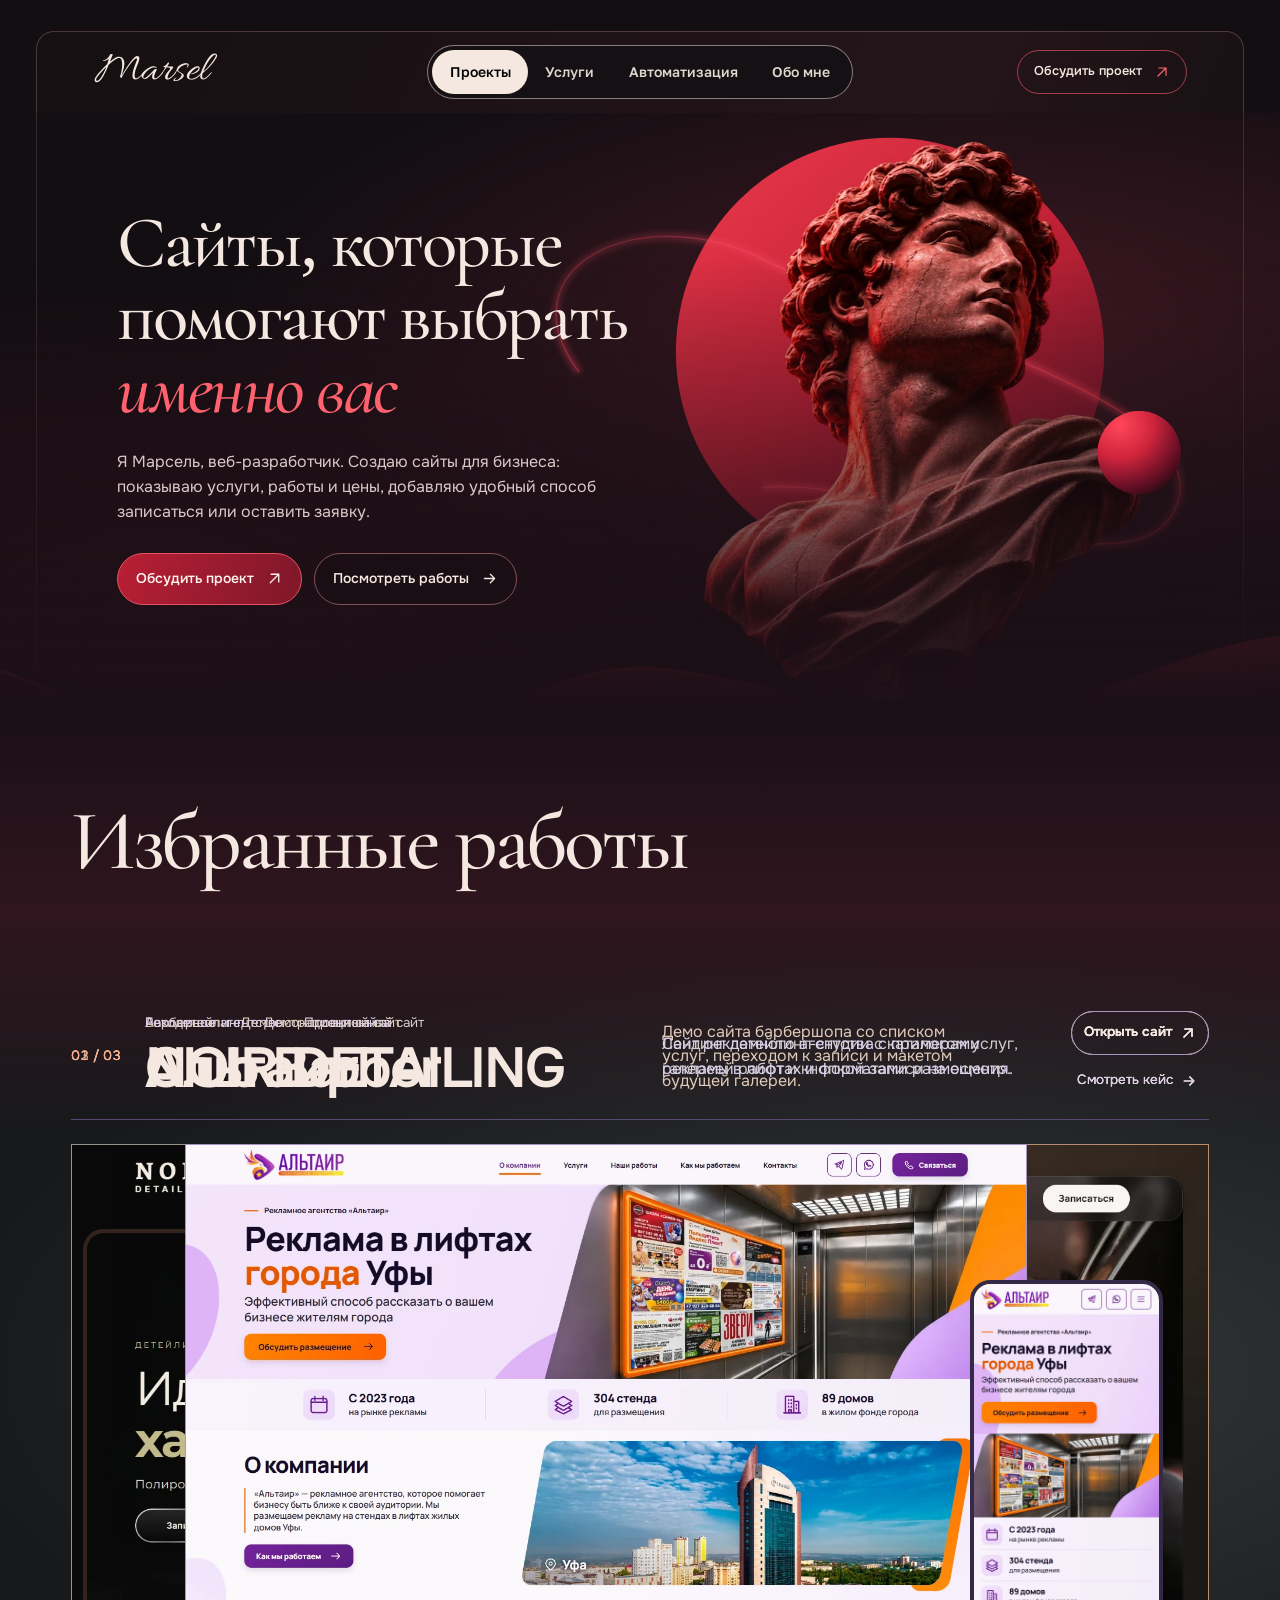
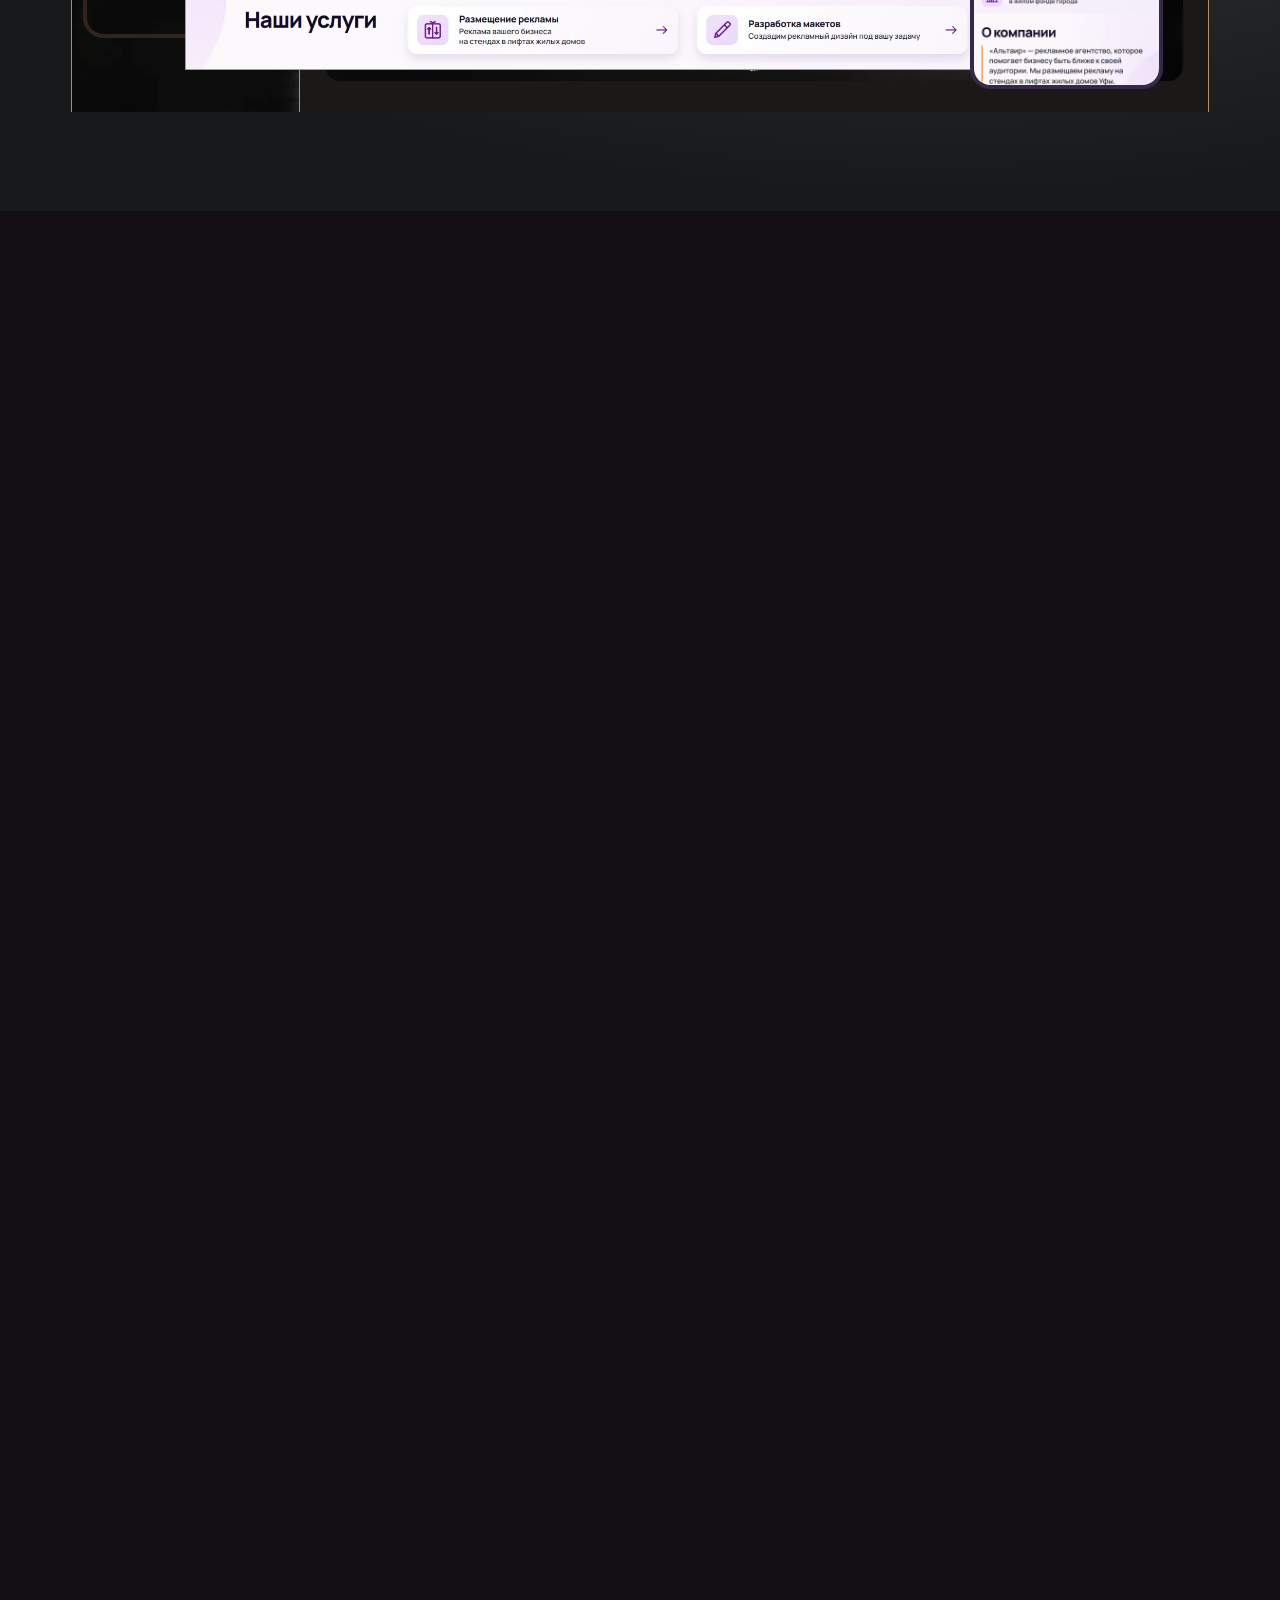
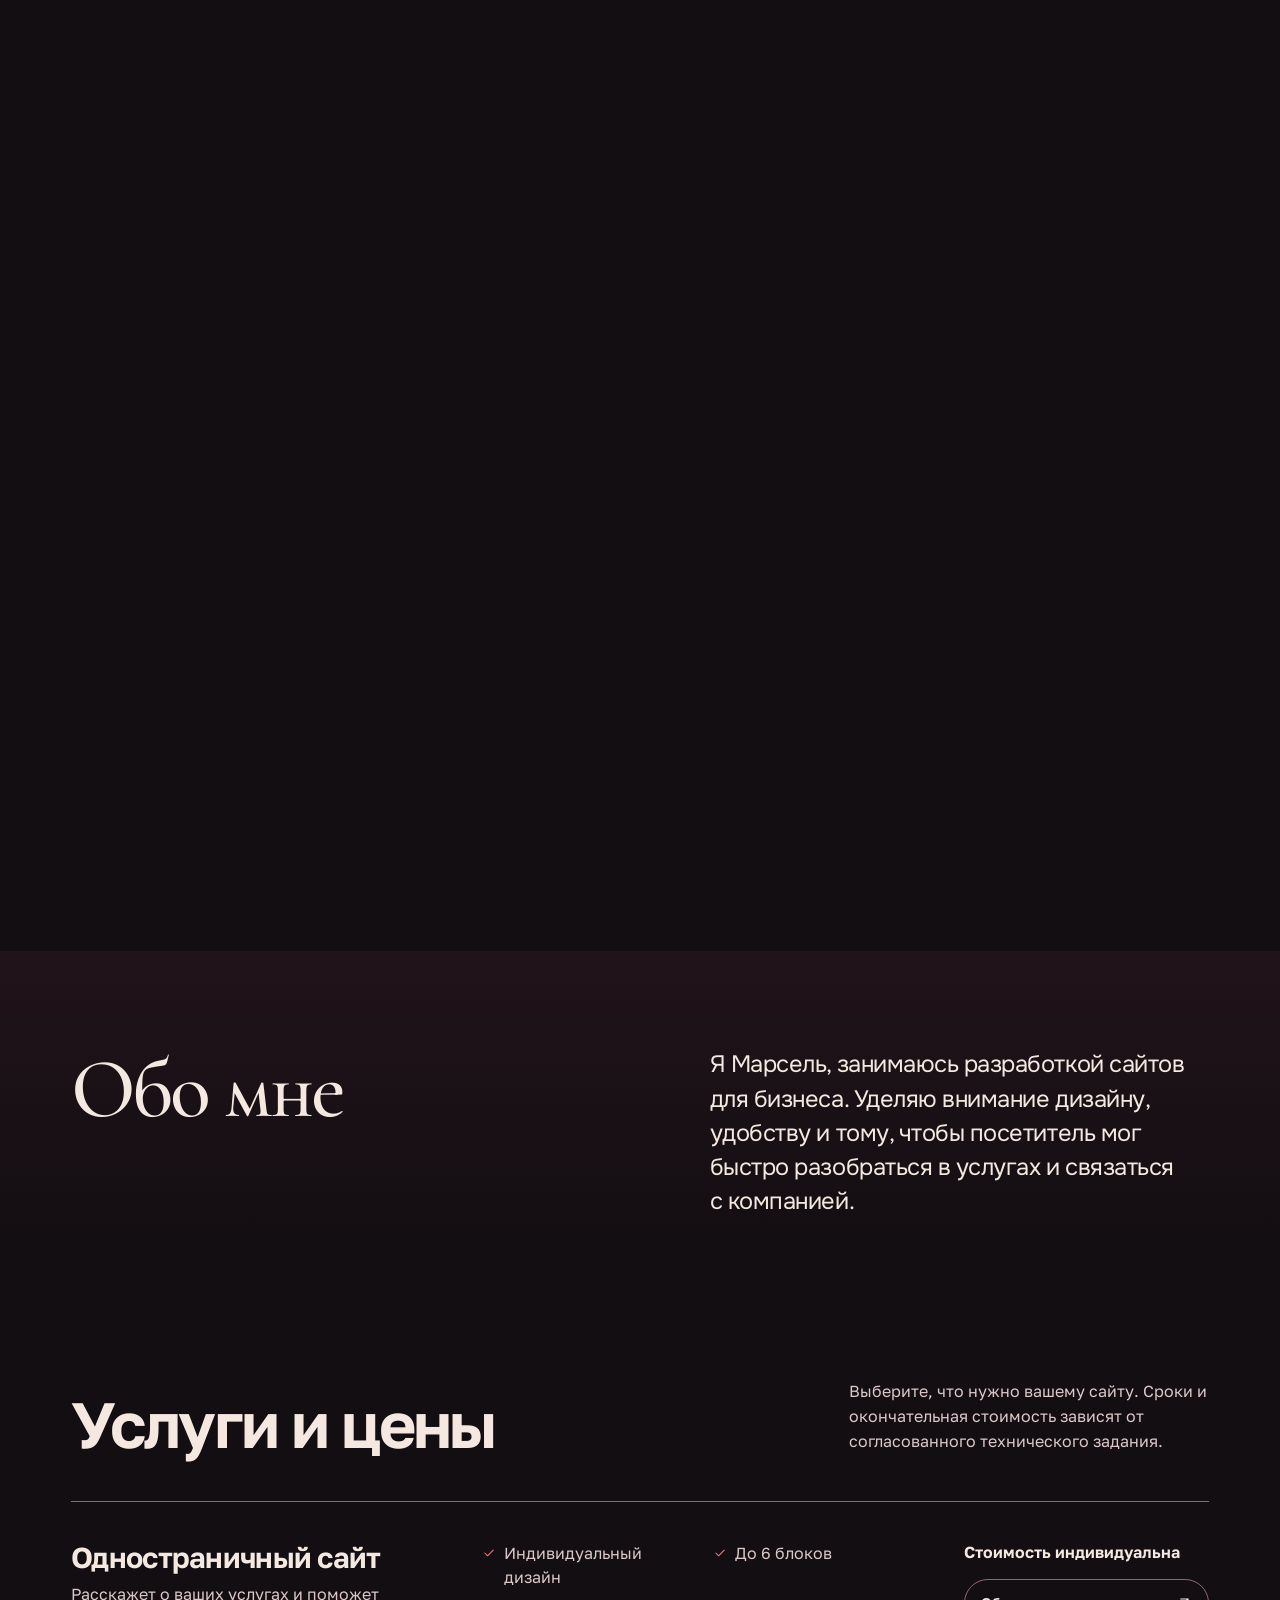
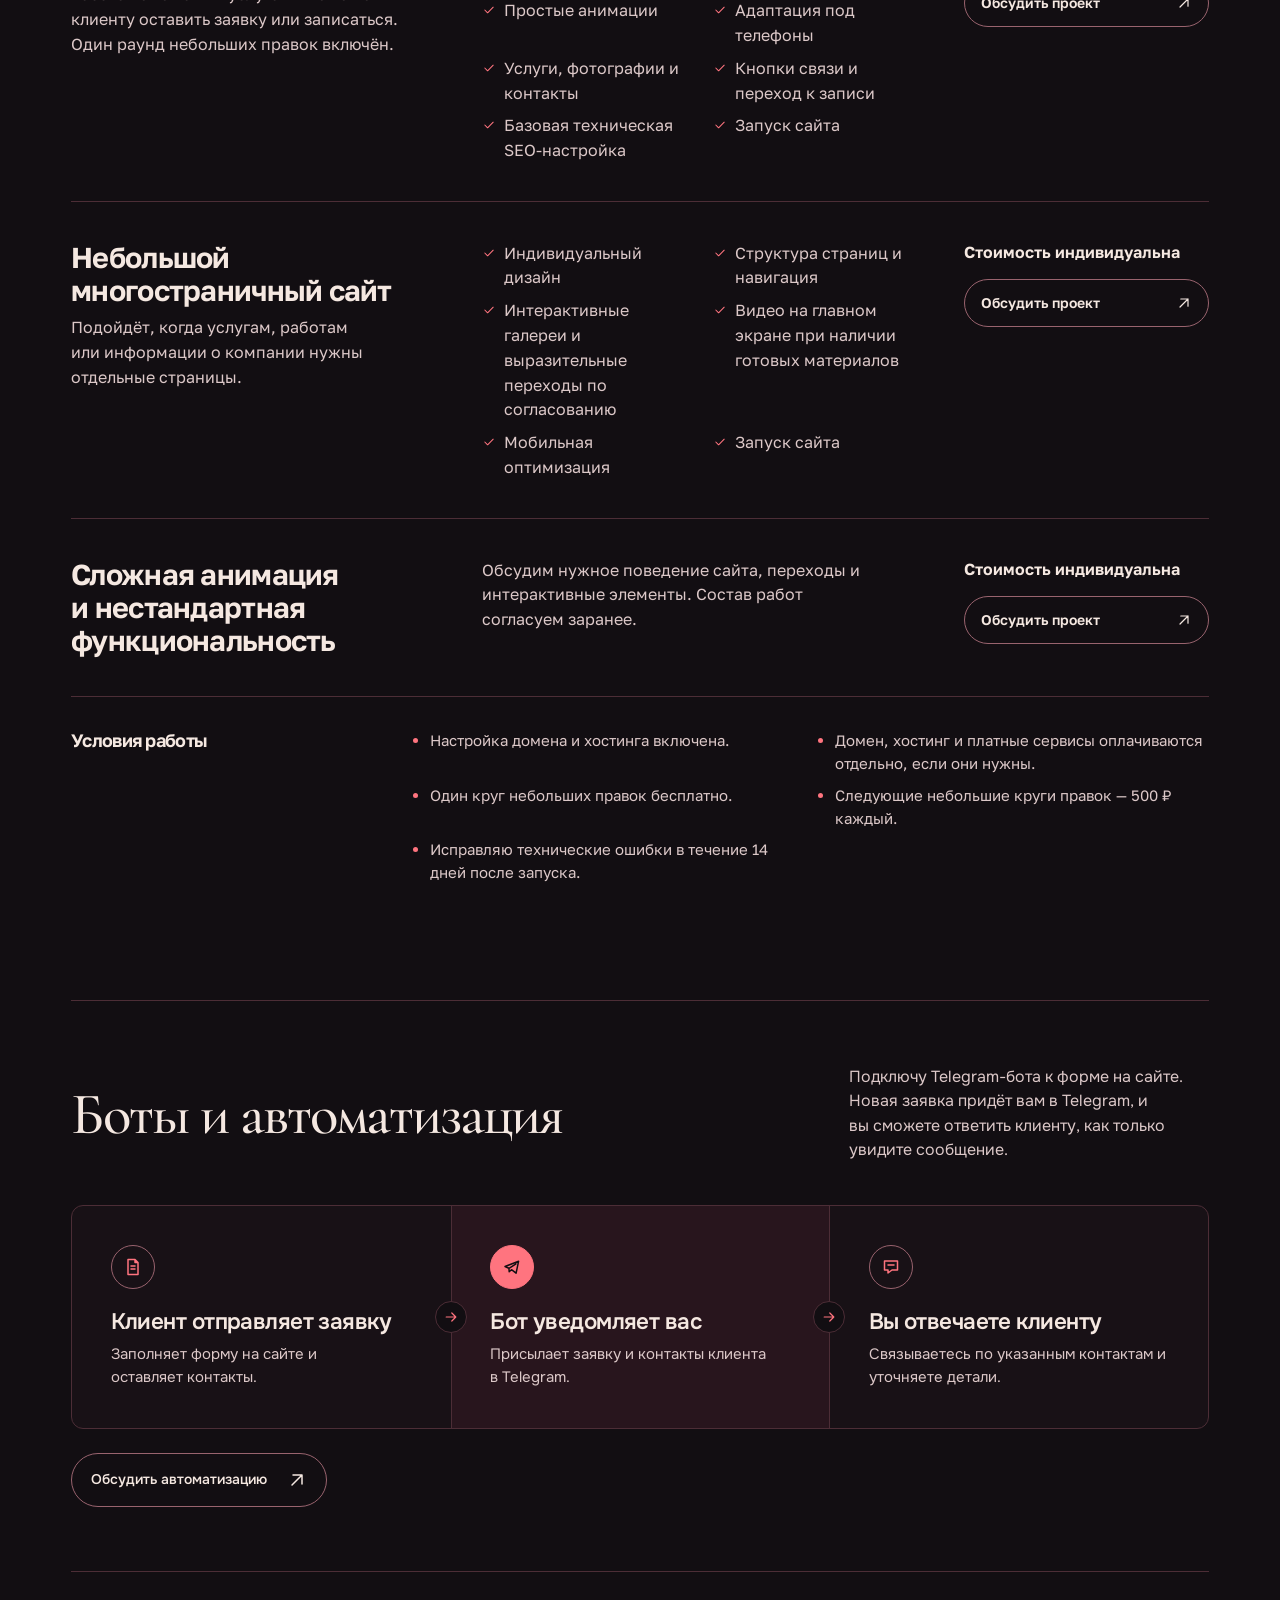
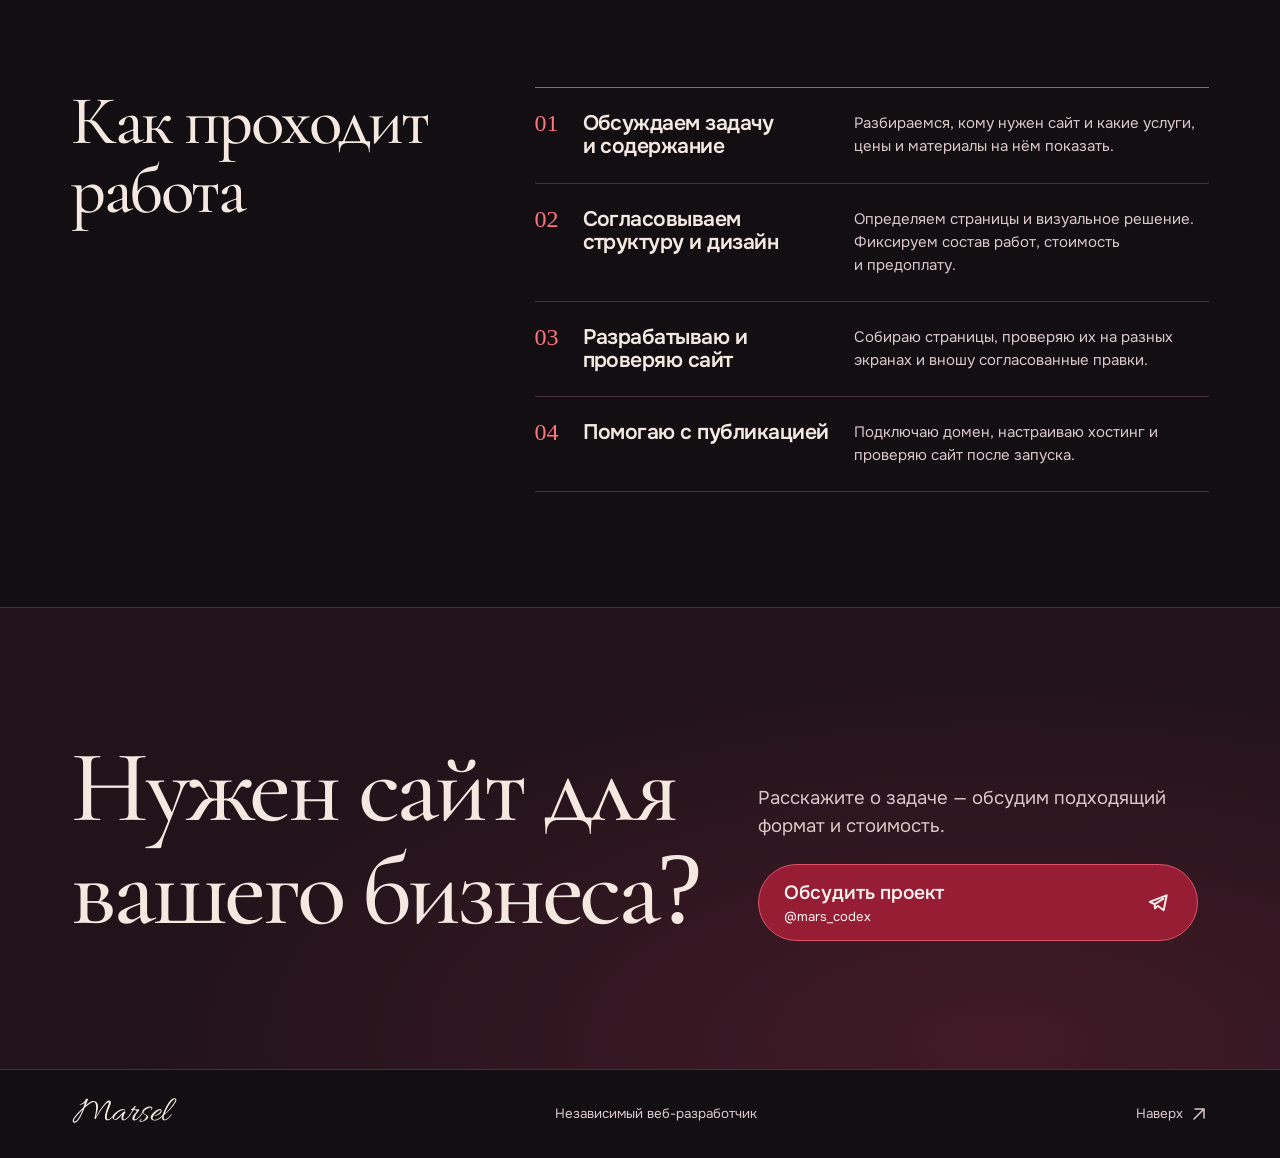
==== commit 26e56099: "Publish Marsel site" ====
--- a/index.html
+++ b/index.html
@@ -4,7 +4,7 @@
   <meta charset="utf-8">
   <meta name="viewport" content="width=device-width, initial-scale=1">
   <title>Marsel — разработка сайтов для бизнеса</title>
-  <meta name="description" content="Марсель, независимый веб-разработчик. Создаю сайты для бизнеса. Примеры работ и условия разработки. Стоимость индивидуально.">
+  <meta name="description" content="Марсель, независимый веб-разработчик. Создаю сайты для бизнеса. Примеры работ и условия разработки. Стоимость индивидуальна.">
   <meta name="theme-color" content="#120e12">
   <meta name="page-type" content="service">
   <meta name="site-kind" content="other">
@@ -12,7 +12,7 @@
   <meta property="og:locale" content="ru_RU">
   <meta property="og:site_name" content="Marsel">
   <meta property="og:title" content="Marsel — разработка сайтов для бизнеса">
-  <meta property="og:description" content="Марсель, независимый веб-разработчик. Создаю сайты для бизнеса. Примеры работ и условия разработки. Стоимость индивидуально.">
+  <meta property="og:description" content="Марсель, независимый веб-разработчик. Создаю сайты для бизнеса. Примеры работ и условия разработки. Стоимость индивидуальна.">
   <meta property="og:image" content="https://kitvkissssa-ops.github.io/marsel-site/share.jpg">
   <meta property="og:image:width" content="1200">
   <meta property="og:image:height" content="630">
@@ -101,8 +101,8 @@
   </div></a>
     </div>
   </article></div></div></section><section class="section about" id="about" aria-labelledby="about-title"><div class="wrap about-inner"><h2 class="editorial-title" id="about-title">Обо мне</h2><div class="about-copy"><p>Я Марсель, занимаюсь разработкой сайтов для бизнеса. Уделяю внимание дизайну, удобству и тому, чтобы посетитель мог быстро разобраться в услугах и связаться с компанией.</p></div></div></section><section class="section wrap services" id="services" aria-labelledby="services-title"><div class="section-head"><h2 class="editorial-title" id="services-title">Услуги и цены</h2><p>Выберите, что нужно вашему сайту. Сроки и окончательная стоимость зависят от согласованного технического задания.</p></div>
-    <div class="plans"><article class="plan"><div class="plan-head"><h3>Одностраничный сайт</h3><p>Расскажет о ваших услугах и поможет клиенту оставить заявку или записаться. Один раунд небольших правок включён.</p></div><div class="plan-offer"><p class="plan-price">Стоимость индивидуально</p><a class="button button--outline" href="https://t.me/mars_codex" target="_blank" rel="noopener noreferrer">Обсудить проект <svg viewBox="0 0 20 20" width="20" height="20" fill="none" stroke="currentColor" stroke-width="1.5" stroke-linecap="round" stroke-linejoin="round" aria-hidden="true"><path d="M5 15 15 5M6 5h9v9"/></svg></a></div><ul class="plan-includes"><li><svg viewBox="0 0 20 20" width="20" height="20" fill="none" stroke="currentColor" stroke-width="1.5" stroke-linecap="round" stroke-linejoin="round" aria-hidden="true"><path d="m4 10 4 4 8-8"/></svg><span>Индивидуальный дизайн</span></li><li><svg viewBox="0 0 20 20" width="20" height="20" fill="none" stroke="currentColor" stroke-width="1.5" stroke-linecap="round" stroke-linejoin="round" aria-hidden="true"><path d="m4 10 4 4 8-8"/></svg><span>До 6 блоков</span></li><li><svg viewBox="0 0 20 20" width="20" height="20" fill="none" stroke="currentColor" stroke-width="1.5" stroke-linecap="round" stroke-linejoin="round" aria-hidden="true"><path d="m4 10 4 4 8-8"/></svg><span>Простые анимации</span></li><li><svg viewBox="0 0 20 20" width="20" height="20" fill="none" stroke="currentColor" stroke-width="1.5" stroke-linecap="round" stroke-linejoin="round" aria-hidden="true"><path d="m4 10 4 4 8-8"/></svg><span>Адаптация под телефоны</span></li><li><svg viewBox="0 0 20 20" width="20" height="20" fill="none" stroke="currentColor" stroke-width="1.5" stroke-linecap="round" stroke-linejoin="round" aria-hidden="true"><path d="m4 10 4 4 8-8"/></svg><span>Услуги, фотографии и контакты</span></li><li><svg viewBox="0 0 20 20" width="20" height="20" fill="none" stroke="currentColor" stroke-width="1.5" stroke-linecap="round" stroke-linejoin="round" aria-hidden="true"><path d="m4 10 4 4 8-8"/></svg><span>Кнопки связи и переход к записи</span></li><li><svg viewBox="0 0 20 20" width="20" height="20" fill="none" stroke="currentColor" stroke-width="1.5" stroke-linecap="round" stroke-linejoin="round" aria-hidden="true"><path d="m4 10 4 4 8-8"/></svg><span>Базовая техническая SEO-настройка</span></li><li><svg viewBox="0 0 20 20" width="20" height="20" fill="none" stroke="currentColor" stroke-width="1.5" stroke-linecap="round" stroke-linejoin="round" aria-hidden="true"><path d="m4 10 4 4 8-8"/></svg><span>Запуск сайта</span></li></ul></article><article class="plan"><div class="plan-head"><h3>Небольшой многостраничный сайт</h3><p>Подойдёт, когда услугам, работам или информации о компании нужны отдельные страницы.</p></div><div class="plan-offer"><p class="plan-price">Стоимость индивидуально</p><a class="button button--outline" href="https://t.me/mars_codex" target="_blank" rel="noopener noreferrer">Обсудить проект <svg viewBox="0 0 20 20" width="20" height="20" fill="none" stroke="currentColor" stroke-width="1.5" stroke-linecap="round" stroke-linejoin="round" aria-hidden="true"><path d="M5 15 15 5M6 5h9v9"/></svg></a></div><ul class="plan-includes"><li><svg viewBox="0 0 20 20" width="20" height="20" fill="none" stroke="currentColor" stroke-width="1.5" stroke-linecap="round" stroke-linejoin="round" aria-hidden="true"><path d="m4 10 4 4 8-8"/></svg><span>Индивидуальный дизайн</span></li><li><svg viewBox="0 0 20 20" width="20" height="20" fill="none" stroke="currentColor" stroke-width="1.5" stroke-linecap="round" stroke-linejoin="round" aria-hidden="true"><path d="m4 10 4 4 8-8"/></svg><span>Структура страниц и навигация</span></li><li><svg viewBox="0 0 20 20" width="20" height="20" fill="none" stroke="currentColor" stroke-width="1.5" stroke-linecap="round" stroke-linejoin="round" aria-hidden="true"><path d="m4 10 4 4 8-8"/></svg><span>Интерактивные галереи и выразительные переходы по согласованию</span></li><li><svg viewBox="0 0 20 20" width="20" height="20" fill="none" stroke="currentColor" stroke-width="1.5" stroke-linecap="round" stroke-linejoin="round" aria-hidden="true"><path d="m4 10 4 4 8-8"/></svg><span>Видео на главном экране при наличии готовых материалов</span></li><li><svg viewBox="0 0 20 20" width="20" height="20" fill="none" stroke="currentColor" stroke-width="1.5" stroke-linecap="round" stroke-linejoin="round" aria-hidden="true"><path d="m4 10 4 4 8-8"/></svg><span>Мобильная оптимизация</span></li><li><svg viewBox="0 0 20 20" width="20" height="20" fill="none" stroke="currentColor" stroke-width="1.5" stroke-linecap="round" stroke-linejoin="round" aria-hidden="true"><path d="m4 10 4 4 8-8"/></svg><span>Запуск сайта</span></li></ul></article></div>
-    <article class="plan plan--custom"><div class="plan-head"><h3>Сложная анимация и нестандартная функциональность</h3></div><p class="plan-includes">Обсудим нужное поведение сайта, переходы и интерактивные элементы. Состав работ согласуем заранее.</p><div class="plan-offer"><p class="plan-price">Стоимость индивидуально</p><a class="button button--outline" href="https://t.me/mars_codex" target="_blank" rel="noopener noreferrer">Обсудить проект <svg viewBox="0 0 20 20" width="20" height="20" fill="none" stroke="currentColor" stroke-width="1.5" stroke-linecap="round" stroke-linejoin="round" aria-hidden="true"><path d="M5 15 15 5M6 5h9v9"/></svg></a></div></article>
+    <div class="plans"><article class="plan"><div class="plan-head"><h3>Одностраничный сайт</h3><p>Расскажет о ваших услугах и поможет клиенту оставить заявку или записаться. Один раунд небольших правок включён.</p></div><div class="plan-offer"><p class="plan-price">Стоимость индивидуальна</p><a class="button button--outline" href="https://t.me/mars_codex" target="_blank" rel="noopener noreferrer">Обсудить проект <svg viewBox="0 0 20 20" width="20" height="20" fill="none" stroke="currentColor" stroke-width="1.5" stroke-linecap="round" stroke-linejoin="round" aria-hidden="true"><path d="M5 15 15 5M6 5h9v9"/></svg></a></div><ul class="plan-includes"><li><svg viewBox="0 0 20 20" width="20" height="20" fill="none" stroke="currentColor" stroke-width="1.5" stroke-linecap="round" stroke-linejoin="round" aria-hidden="true"><path d="m4 10 4 4 8-8"/></svg><span>Индивидуальный дизайн</span></li><li><svg viewBox="0 0 20 20" width="20" height="20" fill="none" stroke="currentColor" stroke-width="1.5" stroke-linecap="round" stroke-linejoin="round" aria-hidden="true"><path d="m4 10 4 4 8-8"/></svg><span>До 6 блоков</span></li><li><svg viewBox="0 0 20 20" width="20" height="20" fill="none" stroke="currentColor" stroke-width="1.5" stroke-linecap="round" stroke-linejoin="round" aria-hidden="true"><path d="m4 10 4 4 8-8"/></svg><span>Простые анимации</span></li><li><svg viewBox="0 0 20 20" width="20" height="20" fill="none" stroke="currentColor" stroke-width="1.5" stroke-linecap="round" stroke-linejoin="round" aria-hidden="true"><path d="m4 10 4 4 8-8"/></svg><span>Адаптация под телефоны</span></li><li><svg viewBox="0 0 20 20" width="20" height="20" fill="none" stroke="currentColor" stroke-width="1.5" stroke-linecap="round" stroke-linejoin="round" aria-hidden="true"><path d="m4 10 4 4 8-8"/></svg><span>Услуги, фотографии и контакты</span></li><li><svg viewBox="0 0 20 20" width="20" height="20" fill="none" stroke="currentColor" stroke-width="1.5" stroke-linecap="round" stroke-linejoin="round" aria-hidden="true"><path d="m4 10 4 4 8-8"/></svg><span>Кнопки связи и переход к записи</span></li><li><svg viewBox="0 0 20 20" width="20" height="20" fill="none" stroke="currentColor" stroke-width="1.5" stroke-linecap="round" stroke-linejoin="round" aria-hidden="true"><path d="m4 10 4 4 8-8"/></svg><span>Базовая техническая SEO-настройка</span></li><li><svg viewBox="0 0 20 20" width="20" height="20" fill="none" stroke="currentColor" stroke-width="1.5" stroke-linecap="round" stroke-linejoin="round" aria-hidden="true"><path d="m4 10 4 4 8-8"/></svg><span>Запуск сайта</span></li></ul></article><article class="plan"><div class="plan-head"><h3>Небольшой многостраничный сайт</h3><p>Подойдёт, когда услугам, работам или информации о компании нужны отдельные страницы.</p></div><div class="plan-offer"><p class="plan-price">Стоимость индивидуальна</p><a class="button button--outline" href="https://t.me/mars_codex" target="_blank" rel="noopener noreferrer">Обсудить проект <svg viewBox="0 0 20 20" width="20" height="20" fill="none" stroke="currentColor" stroke-width="1.5" stroke-linecap="round" stroke-linejoin="round" aria-hidden="true"><path d="M5 15 15 5M6 5h9v9"/></svg></a></div><ul class="plan-includes"><li><svg viewBox="0 0 20 20" width="20" height="20" fill="none" stroke="currentColor" stroke-width="1.5" stroke-linecap="round" stroke-linejoin="round" aria-hidden="true"><path d="m4 10 4 4 8-8"/></svg><span>Индивидуальный дизайн</span></li><li><svg viewBox="0 0 20 20" width="20" height="20" fill="none" stroke="currentColor" stroke-width="1.5" stroke-linecap="round" stroke-linejoin="round" aria-hidden="true"><path d="m4 10 4 4 8-8"/></svg><span>Структура страниц и навигация</span></li><li><svg viewBox="0 0 20 20" width="20" height="20" fill="none" stroke="currentColor" stroke-width="1.5" stroke-linecap="round" stroke-linejoin="round" aria-hidden="true"><path d="m4 10 4 4 8-8"/></svg><span>Интерактивные галереи и выразительные переходы по согласованию</span></li><li><svg viewBox="0 0 20 20" width="20" height="20" fill="none" stroke="currentColor" stroke-width="1.5" stroke-linecap="round" stroke-linejoin="round" aria-hidden="true"><path d="m4 10 4 4 8-8"/></svg><span>Видео на главном экране при наличии готовых материалов</span></li><li><svg viewBox="0 0 20 20" width="20" height="20" fill="none" stroke="currentColor" stroke-width="1.5" stroke-linecap="round" stroke-linejoin="round" aria-hidden="true"><path d="m4 10 4 4 8-8"/></svg><span>Мобильная оптимизация</span></li><li><svg viewBox="0 0 20 20" width="20" height="20" fill="none" stroke="currentColor" stroke-width="1.5" stroke-linecap="round" stroke-linejoin="round" aria-hidden="true"><path d="m4 10 4 4 8-8"/></svg><span>Запуск сайта</span></li></ul></article></div>
+    <article class="plan plan--custom"><div class="plan-head"><h3>Сложная анимация и нестандартная функциональность</h3></div><p class="plan-includes">Обсудим нужное поведение сайта, переходы и интерактивные элементы. Состав работ согласуем заранее.</p><div class="plan-offer"><p class="plan-price">Стоимость индивидуальна</p><a class="button button--outline" href="https://t.me/mars_codex" target="_blank" rel="noopener noreferrer">Обсудить проект <svg viewBox="0 0 20 20" width="20" height="20" fill="none" stroke="currentColor" stroke-width="1.5" stroke-linecap="round" stroke-linejoin="round" aria-hidden="true"><path d="M5 15 15 5M6 5h9v9"/></svg></a></div></article>
     <div class="terms"><h3>Условия работы</h3><ul><li>Настройка домена и хостинга включена.</li><li>Домен, хостинг и платные сервисы оплачиваются отдельно, если они нужны.</li><li>Один круг небольших правок бесплатно.</li><li>Следующие небольшие круги правок — 500 ₽ каждый.</li><li>Исправляю технические ошибки в течение 14 дней после запуска.</li></ul></div></section><section class="wrap automation" id="automation" aria-labelledby="automation-title">
     <div class="section-head"><h2 class="editorial-title" id="automation-title">Боты и автоматизация</h2><p>Подключу Telegram-бота к форме на сайте. Новая заявка придёт вам в Telegram, и вы сможете ответить клиенту, как только увидите сообщение.</p></div>
     <ol class="automation-flow" role="list"><li>
--- a/styles.css
+++ b/styles.css
@@ -199,7 +199,7 @@
 .plan-head h3 { font-size: clamp(1.5rem, 2.25vw, 2.125rem); font-weight: 650; max-width: 20ch; line-height: 1.16; letter-spacing: -.025em; }
 .plan-head p { max-width: 46ch; margin-top: 8px; color: var(--muted); }
 .plan-offer { grid-area: offer; display: grid; gap: 16px; }
-.plan-price { font-size: 1.125rem; font-weight: 650; line-height: 1.3; }
+.plan-price { font-size: 1rem; font-weight: 650; line-height: 1.4; overflow-wrap: anywhere; }
 .plan-includes { grid-area: includes; display: grid; grid-template-columns: repeat(2, minmax(0, 1fr)); gap: 8px 24px; list-style: none; padding: 0; }
 .plan li { display: flex; align-items: start; gap: 8px; color: var(--muted); }
 .plan li svg { flex: 0 0 14px; width: 14px; height: 14px; margin-top: 5px; color: var(--accent); }
@@ -426,10 +426,10 @@
 
 @media (max-width: 520px) {
   .plan-includes { grid-template-columns: minmax(0, 1fr); }
+  .plan-offer { grid-template-columns: minmax(0, 1fr); }
 }
 
 @media (max-width: 375px) {
-  .plan-offer { grid-template-columns: minmax(0, 1fr); }
   .site-nav { font-size: .75rem; }
   .site-nav a { padding-inline: 4px; }
 }
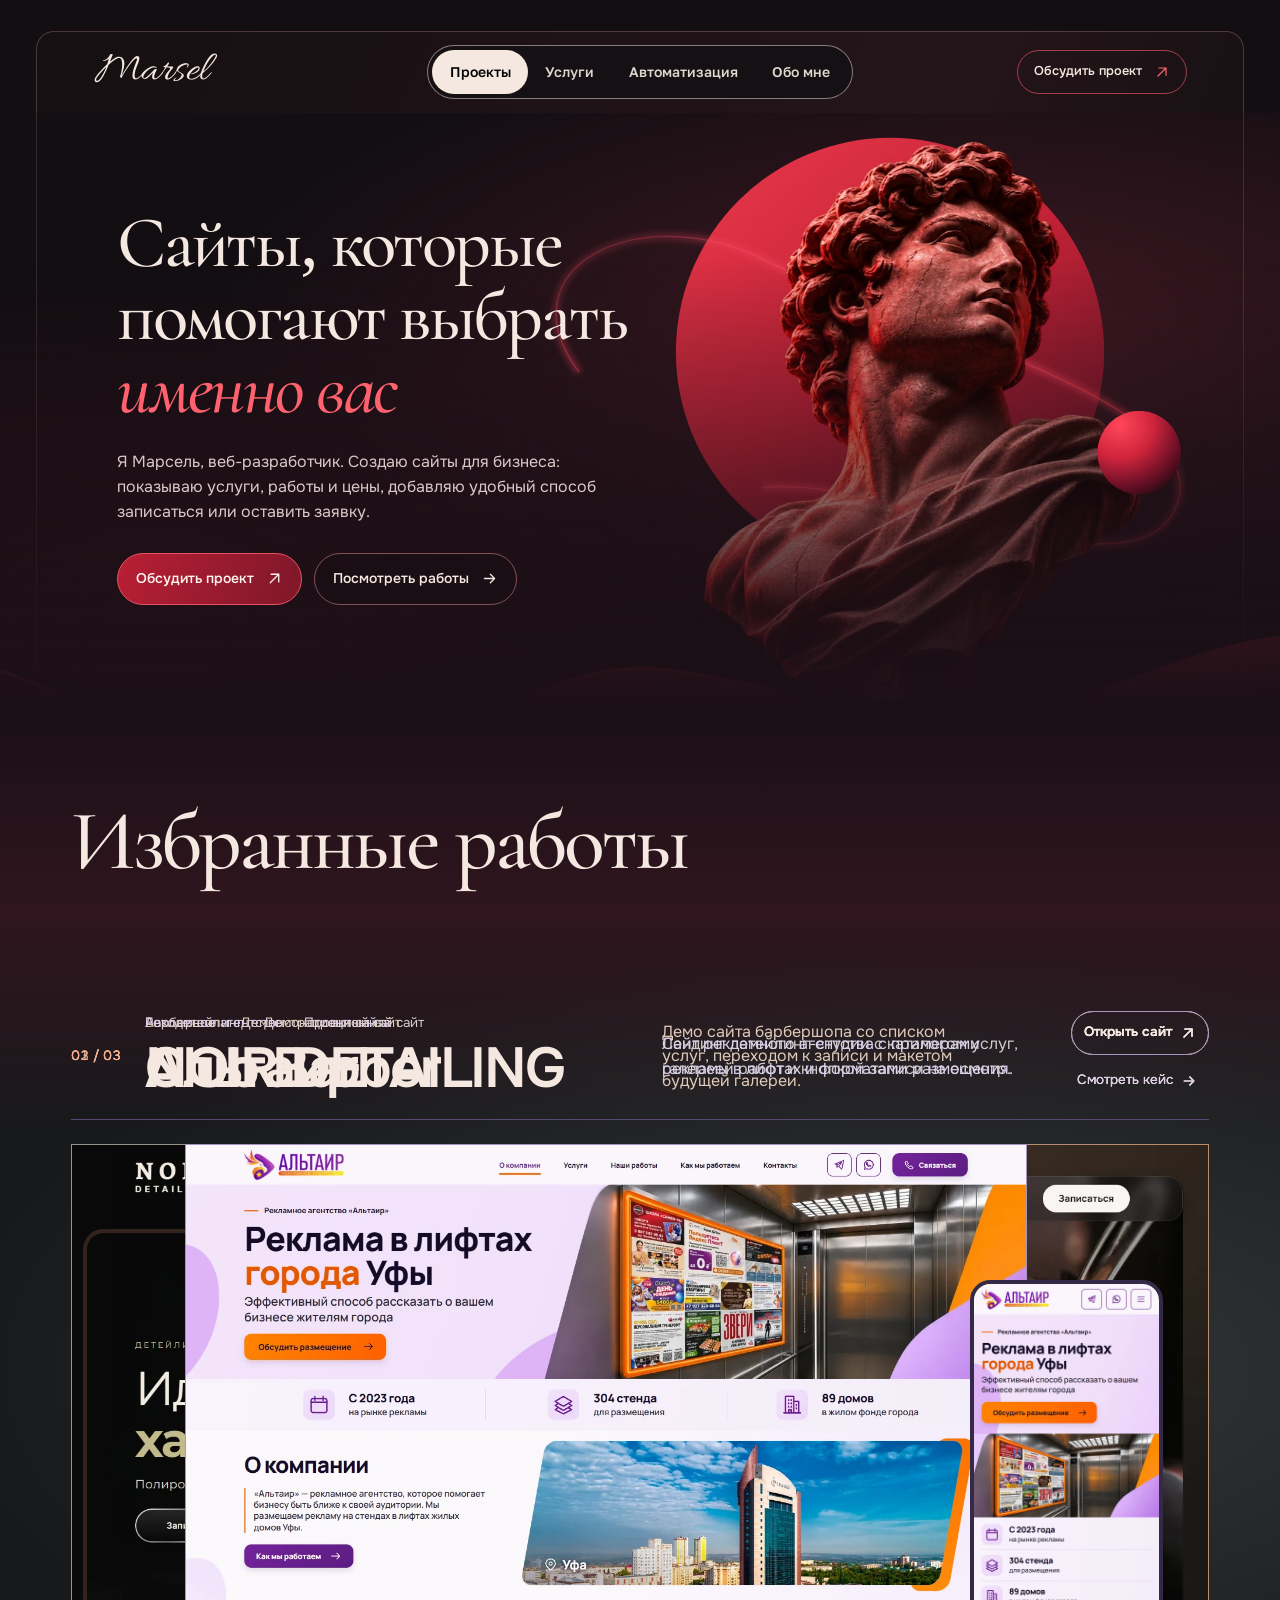
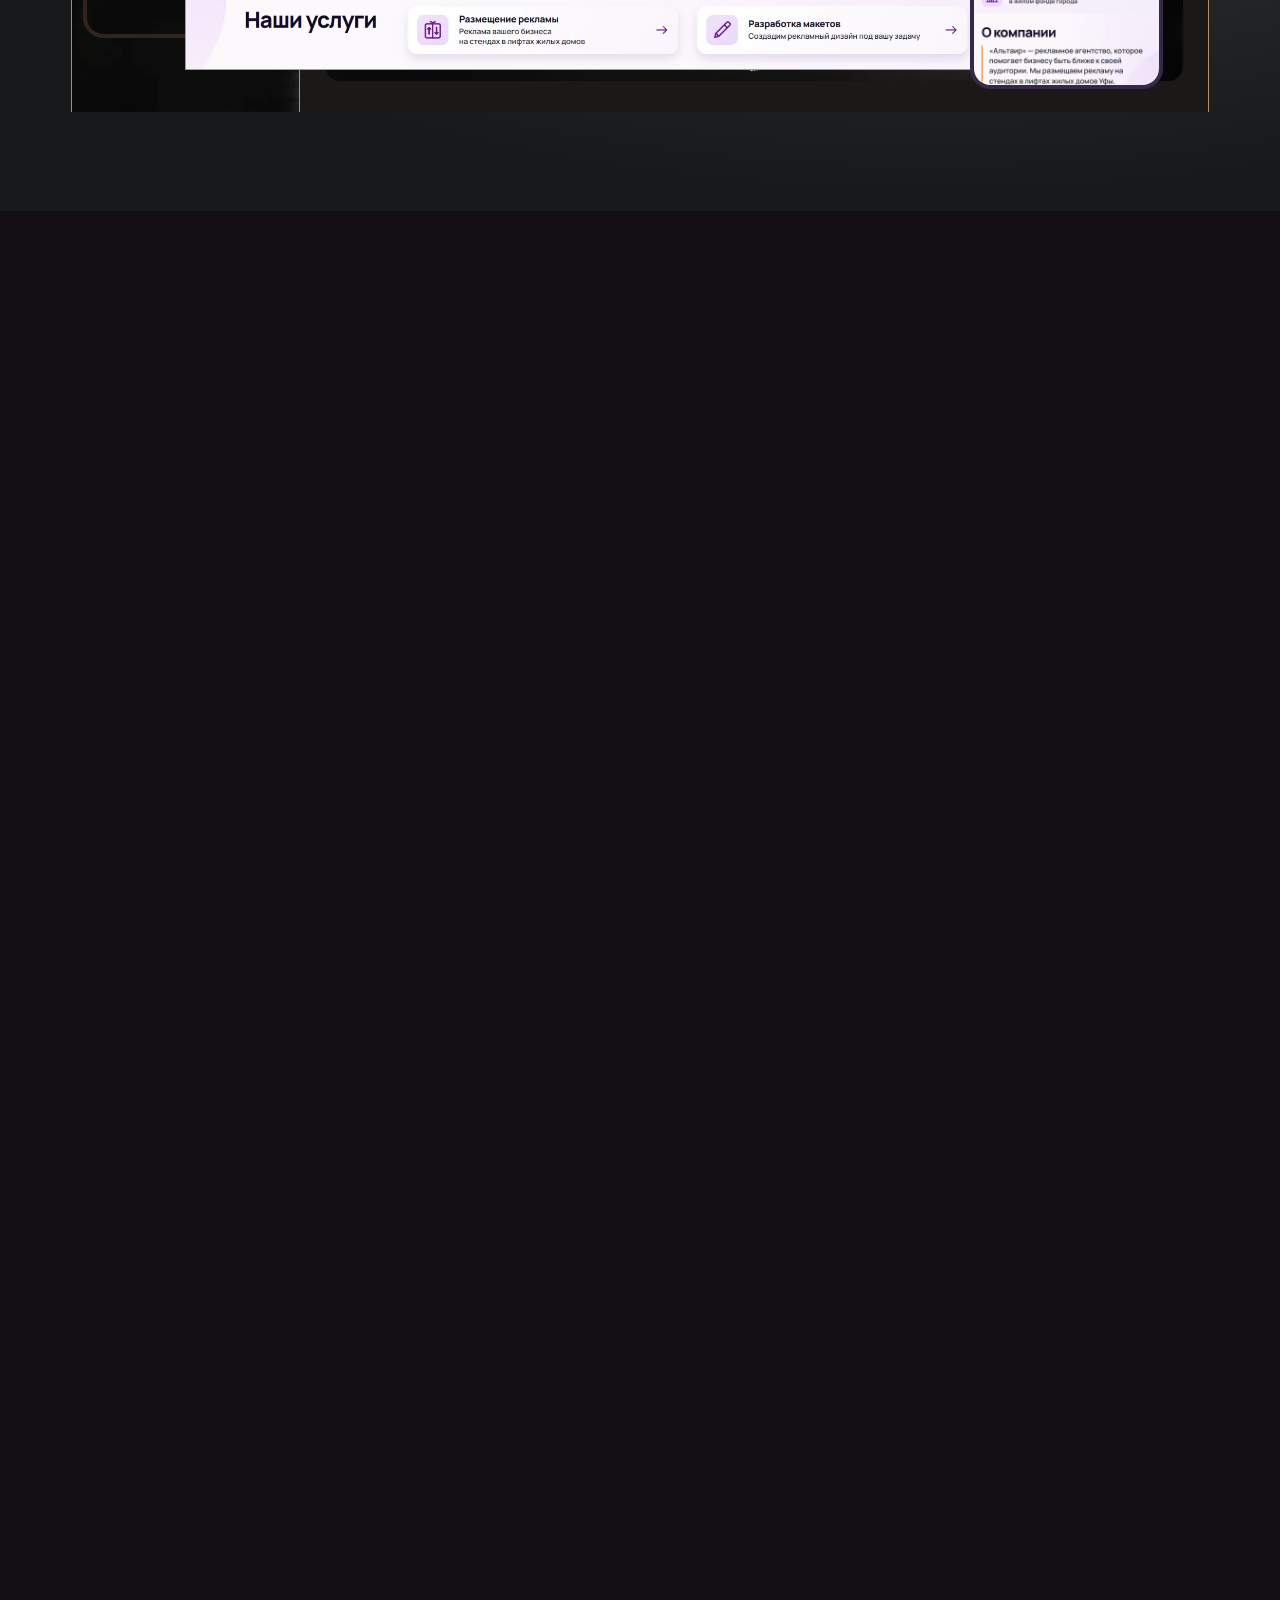
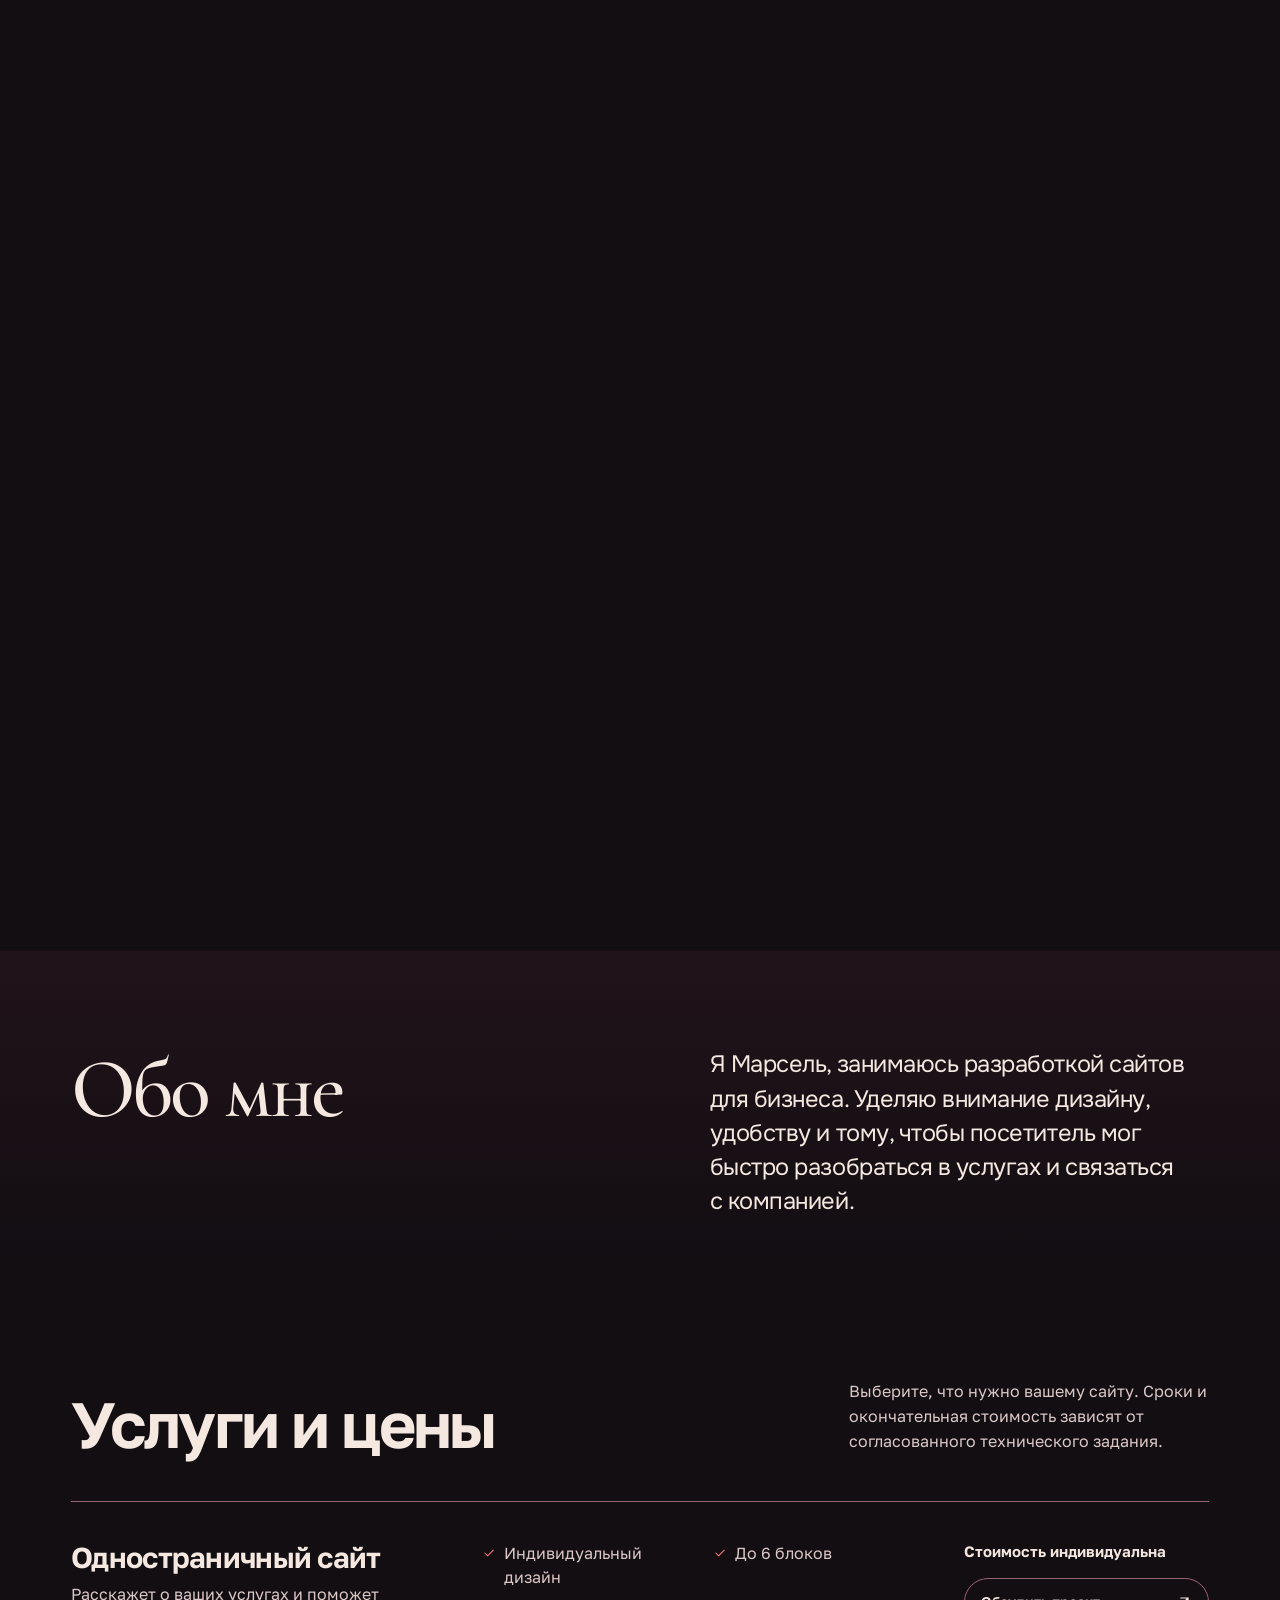
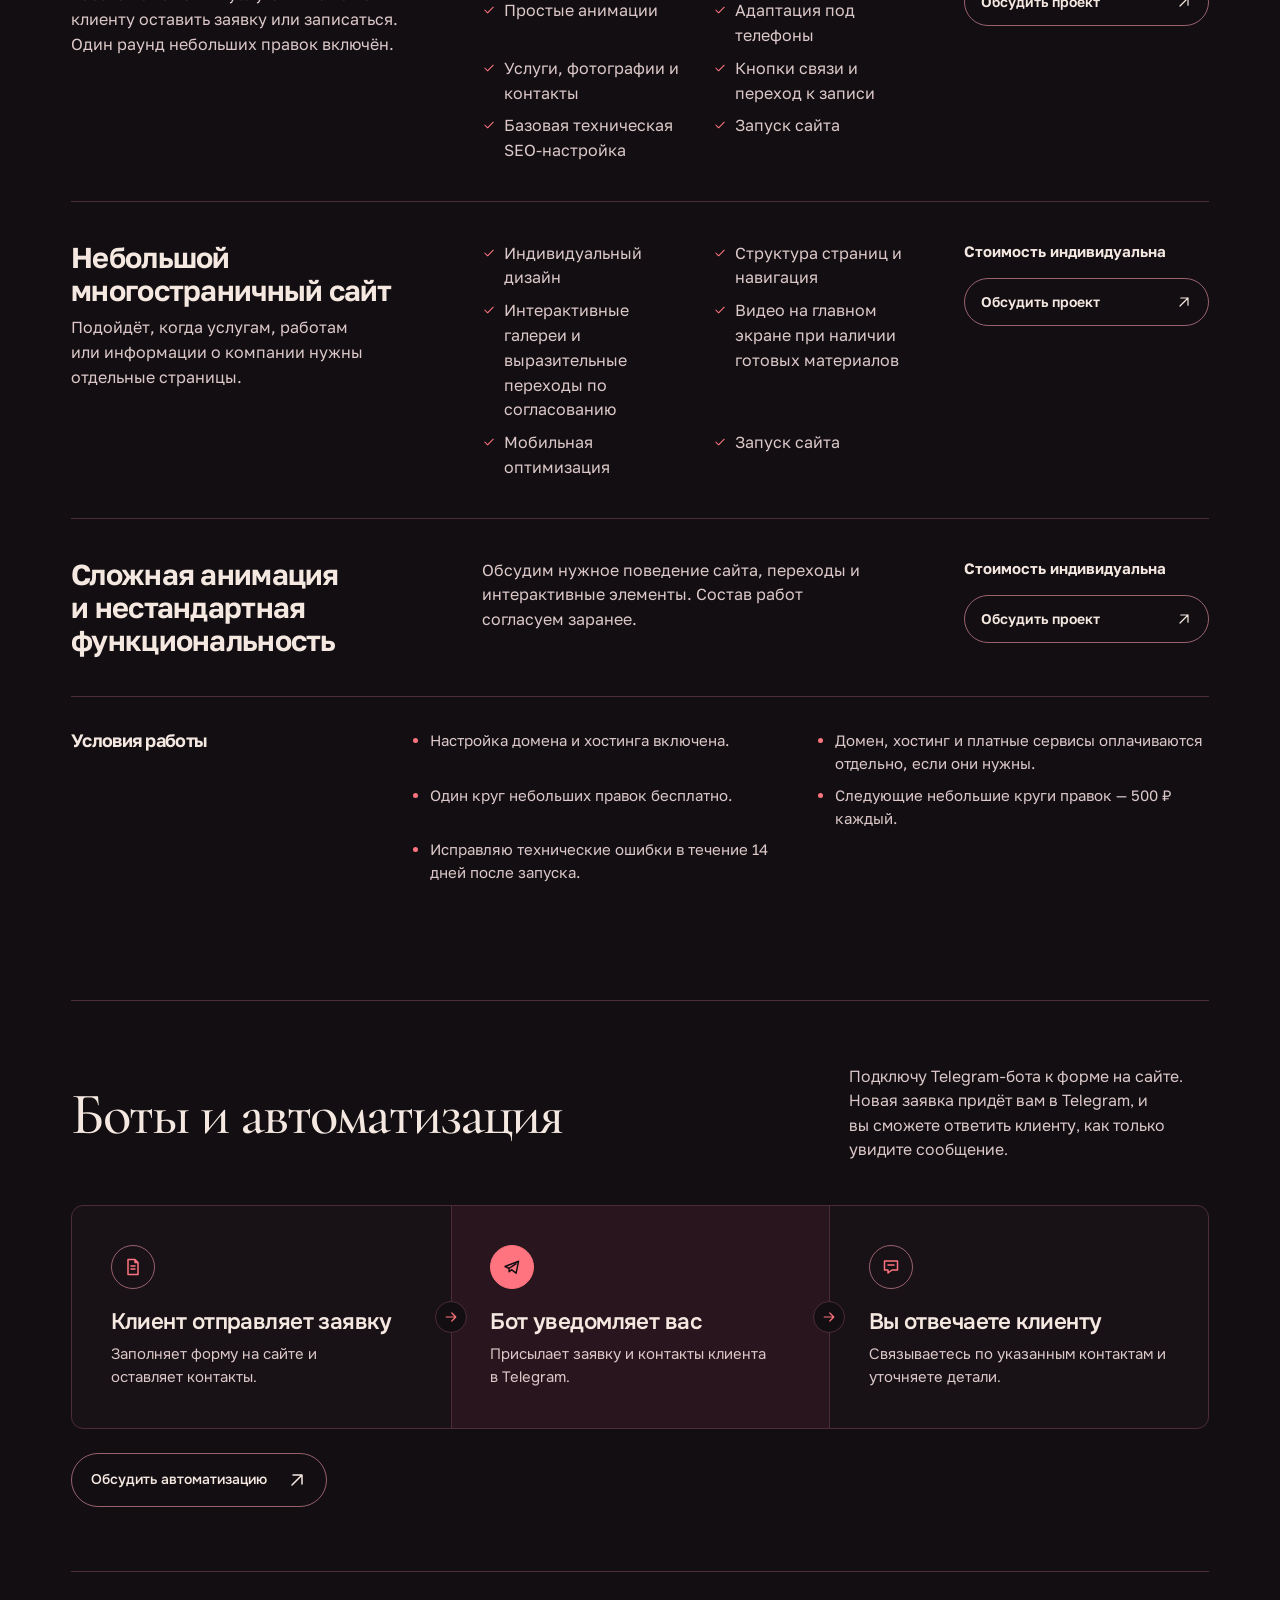
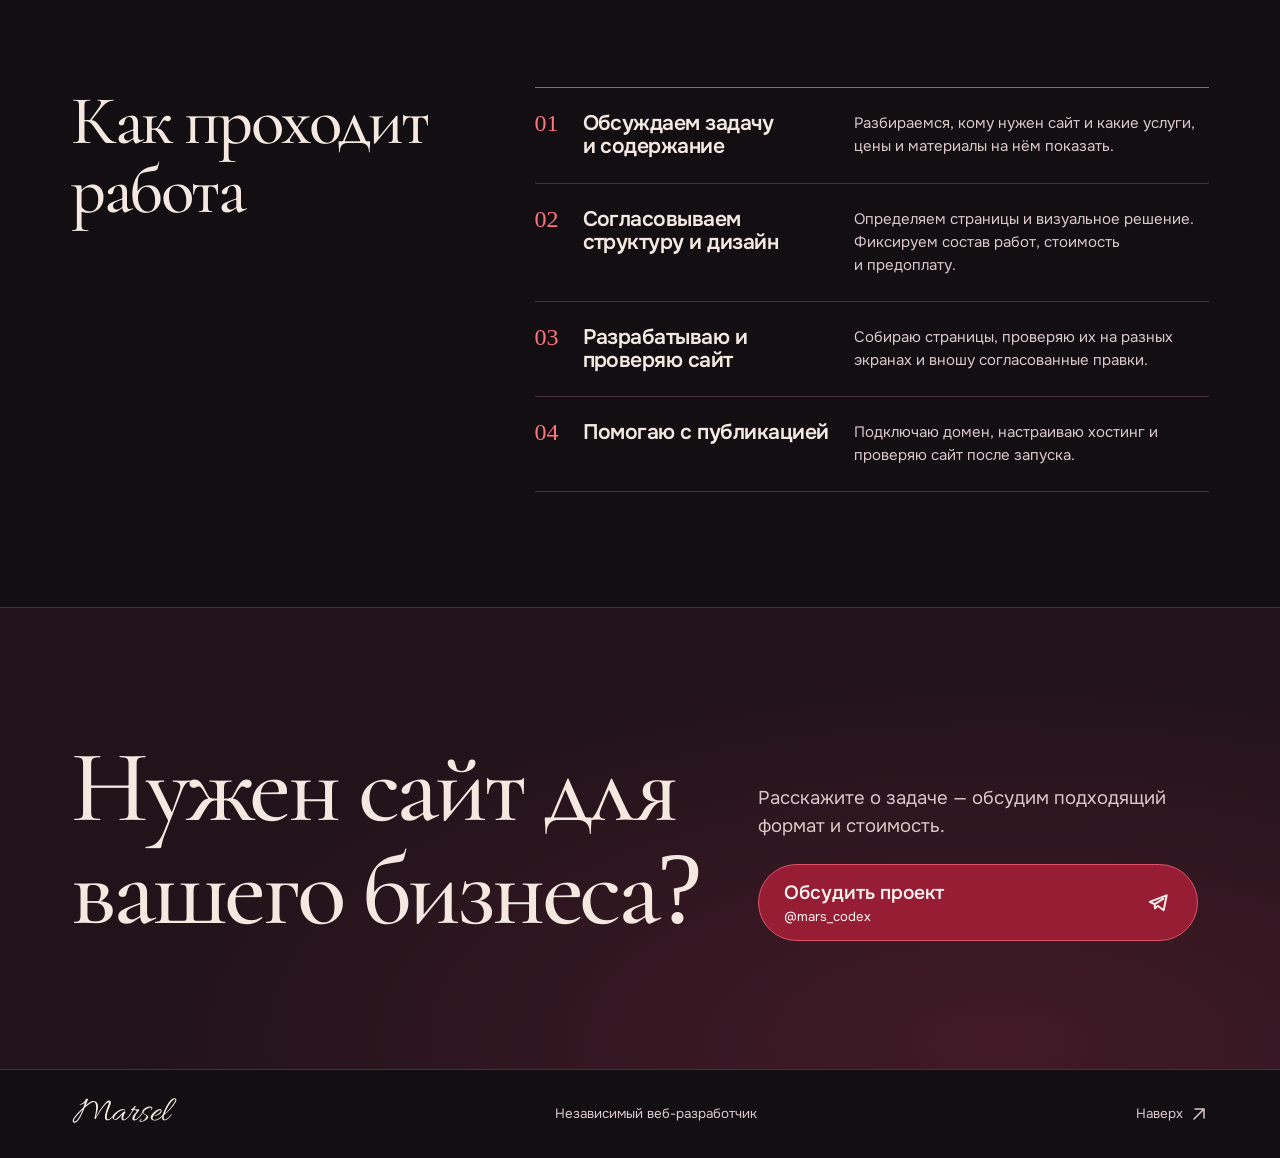
==== commit 0d4dcd96: "Publish Marsel site" ====
--- a/index.html
+++ b/index.html
@@ -21,7 +21,7 @@
   <link rel="icon" type="image/svg+xml" href="./favicon.svg">
   <link rel="preload" href="./fonts/allura-marsel.woff2" as="font" type="font/woff2" crossorigin>
   <link rel="preload" href="./fonts/onest-cyrillic.woff2" as="font" type="font/woff2" crossorigin>
-  <link rel="stylesheet" href="./styles.css">
+  <link rel="stylesheet" href="./styles.css?v=167c5e525ae0">
   <link rel="stylesheet" href="./cinematic.css">
   <link rel="preload" href="./fonts/cormorant-cyrillic.woff2" as="font" type="font/woff2" crossorigin>
   <script>try{if(!location.hash&&matchMedia('(prefers-reduced-motion: no-preference)').matches&&performance.getEntriesByType('navigation')[0]?.type==='navigate'&&!sessionStorage.getItem('marsel-intro-no5')){sessionStorage.setItem('marsel-intro-no5','1');document.documentElement.classList.add('play-intro')}}catch{}</script>
--- a/styles.css
+++ b/styles.css
@@ -198,8 +198,8 @@
 .plan-head { grid-area: head; }
 .plan-head h3 { font-size: clamp(1.5rem, 2.25vw, 2.125rem); font-weight: 650; max-width: 20ch; line-height: 1.16; letter-spacing: -.025em; }
 .plan-head p { max-width: 46ch; margin-top: 8px; color: var(--muted); }
-.plan-offer { grid-area: offer; display: grid; gap: 16px; }
-.plan-price { font-size: 1rem; font-weight: 650; line-height: 1.4; overflow-wrap: anywhere; }
+.plan-offer { grid-area: offer; display: grid; grid-template-columns: minmax(0, 1fr); gap: 16px; }
+.plan-price { font-size: .9375rem; font-weight: 650; line-height: 1.4; overflow-wrap: anywhere; }
 .plan-includes { grid-area: includes; display: grid; grid-template-columns: repeat(2, minmax(0, 1fr)); gap: 8px 24px; list-style: none; padding: 0; }
 .plan li { display: flex; align-items: start; gap: 8px; color: var(--muted); }
 .plan li svg { flex: 0 0 14px; width: 14px; height: 14px; margin-top: 5px; color: var(--accent); }
